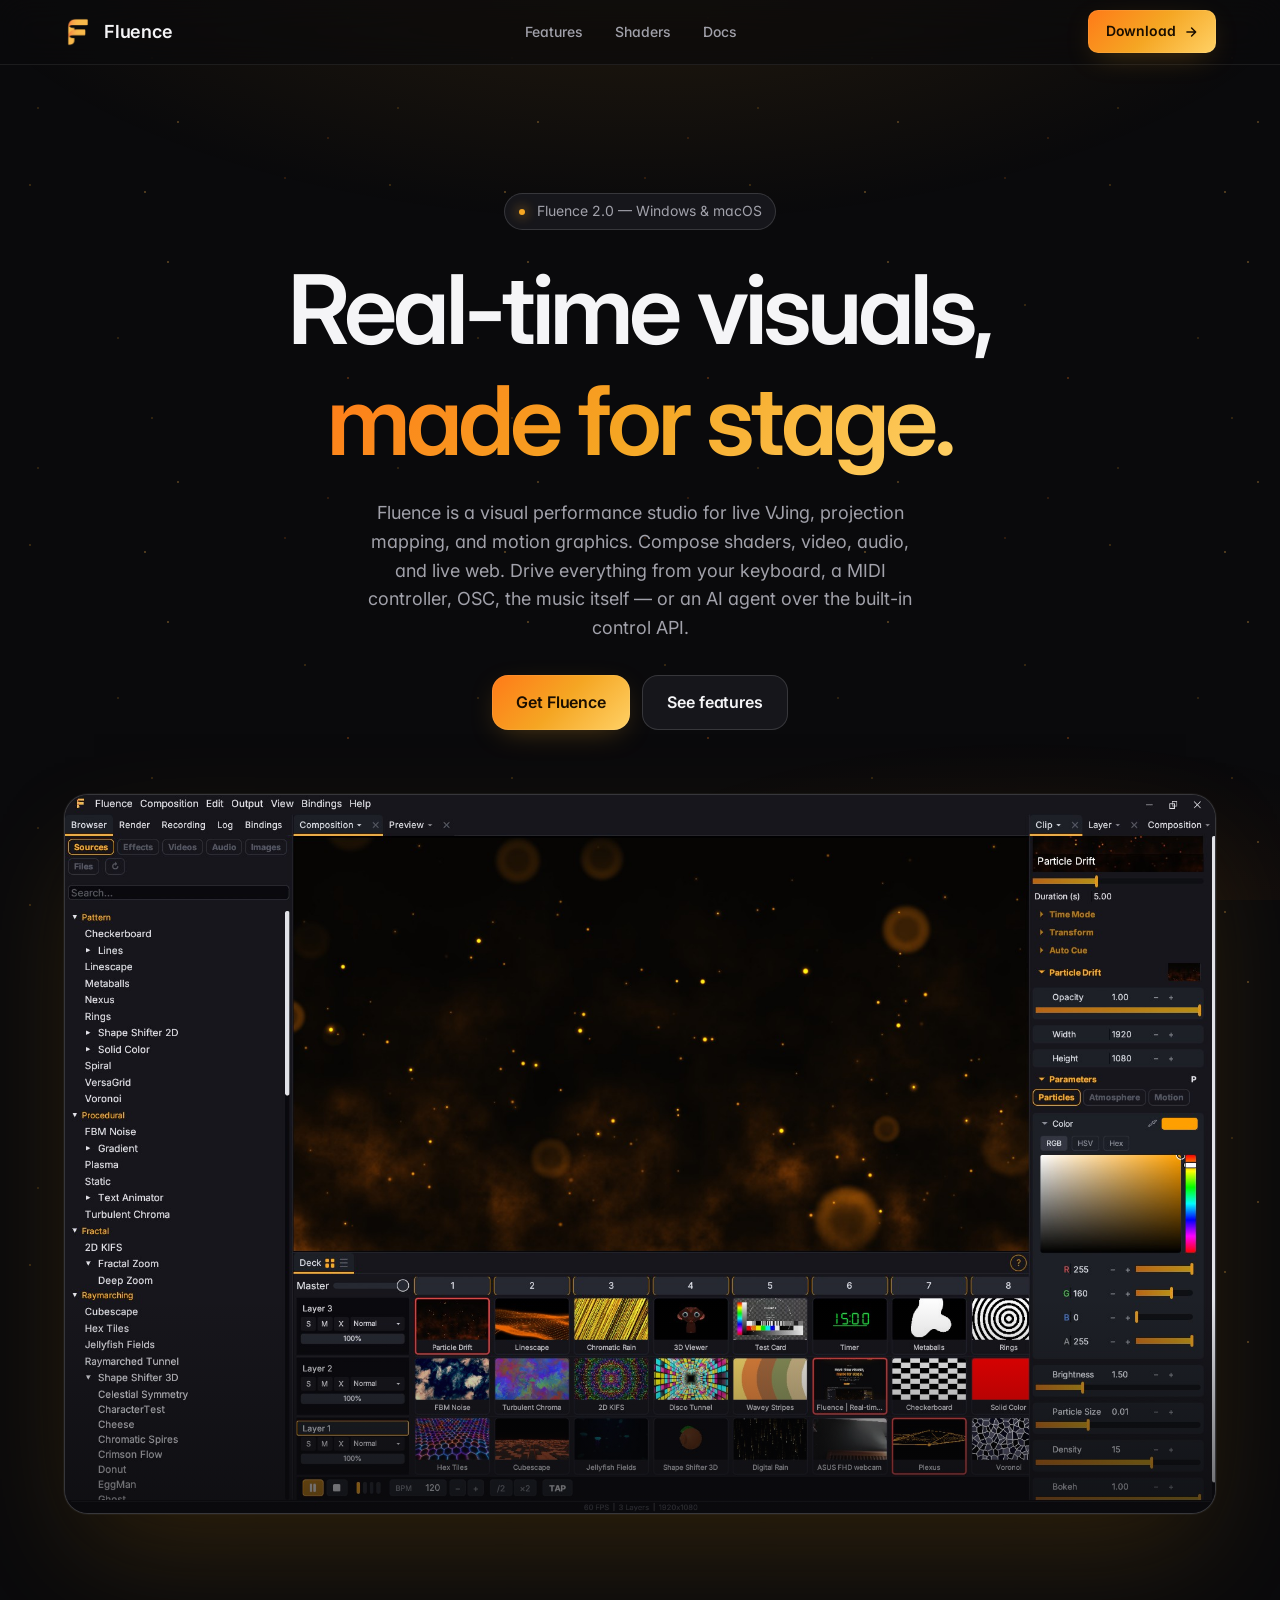
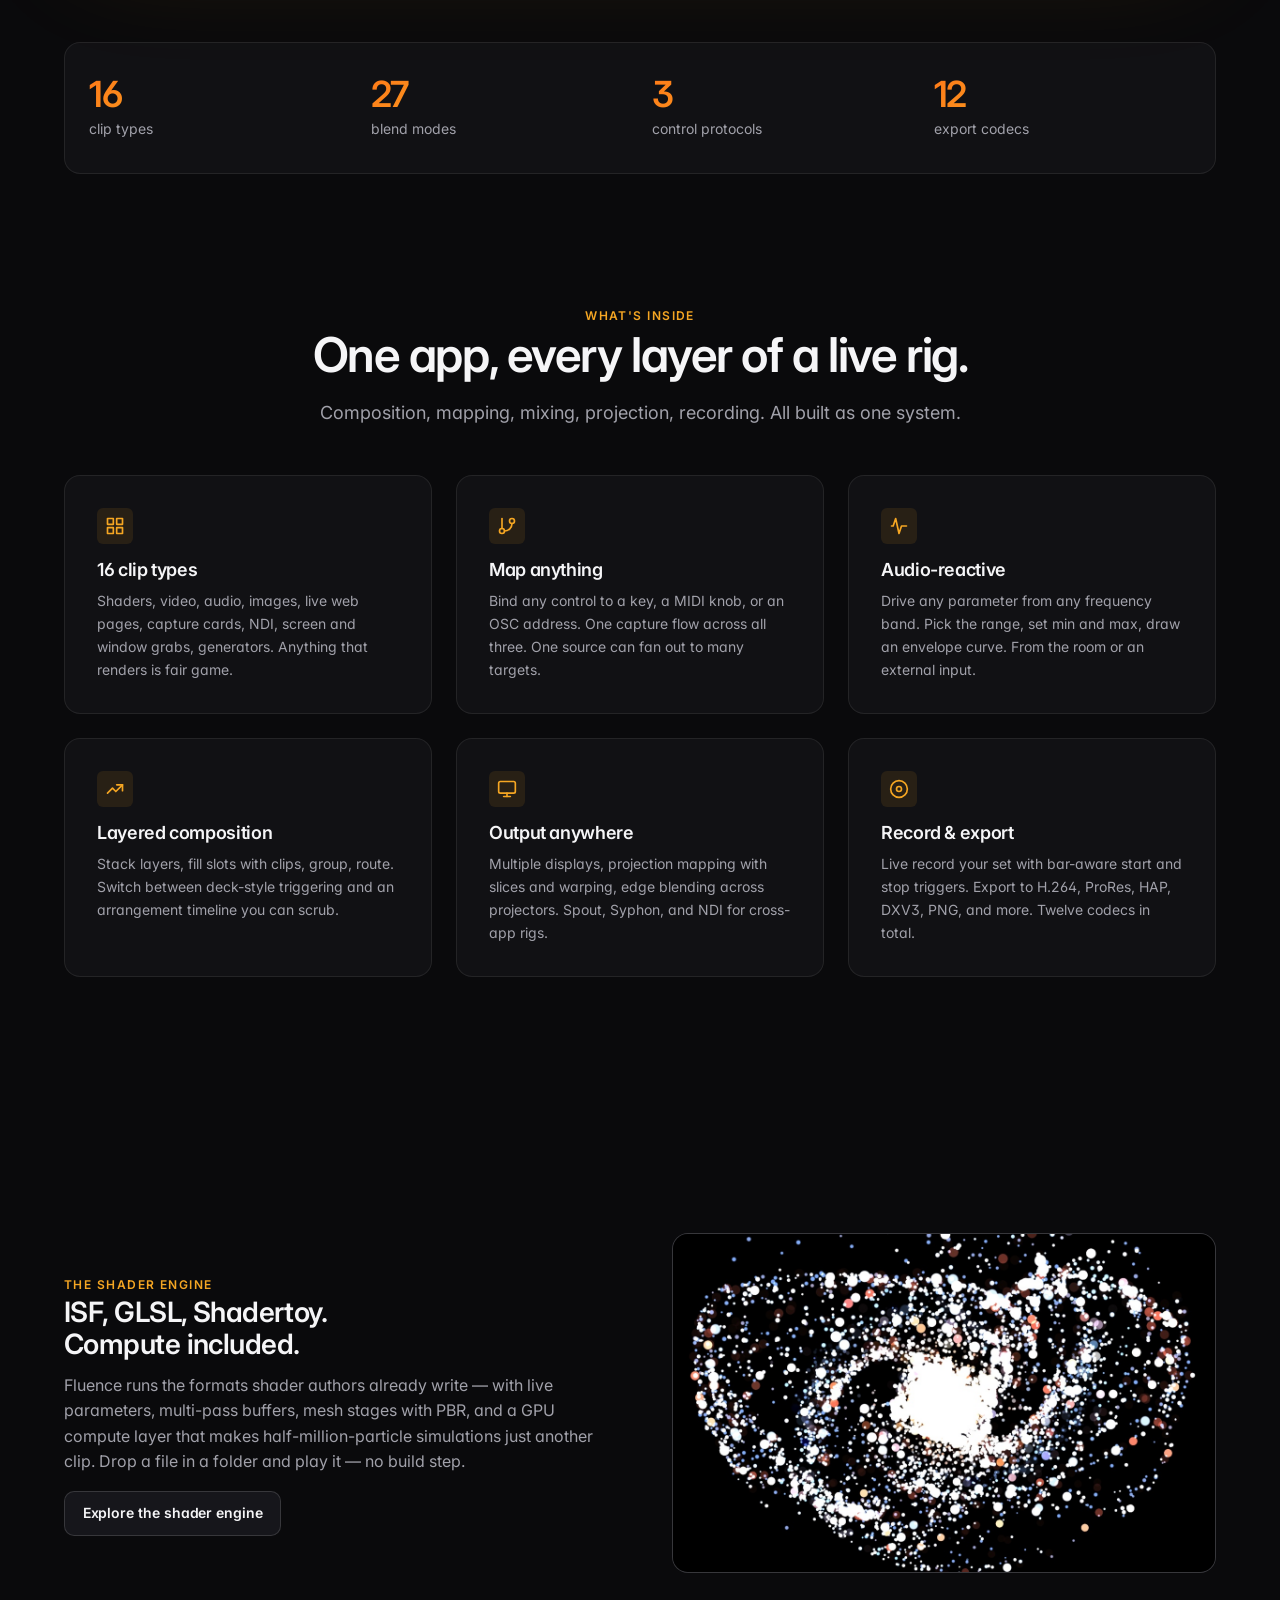
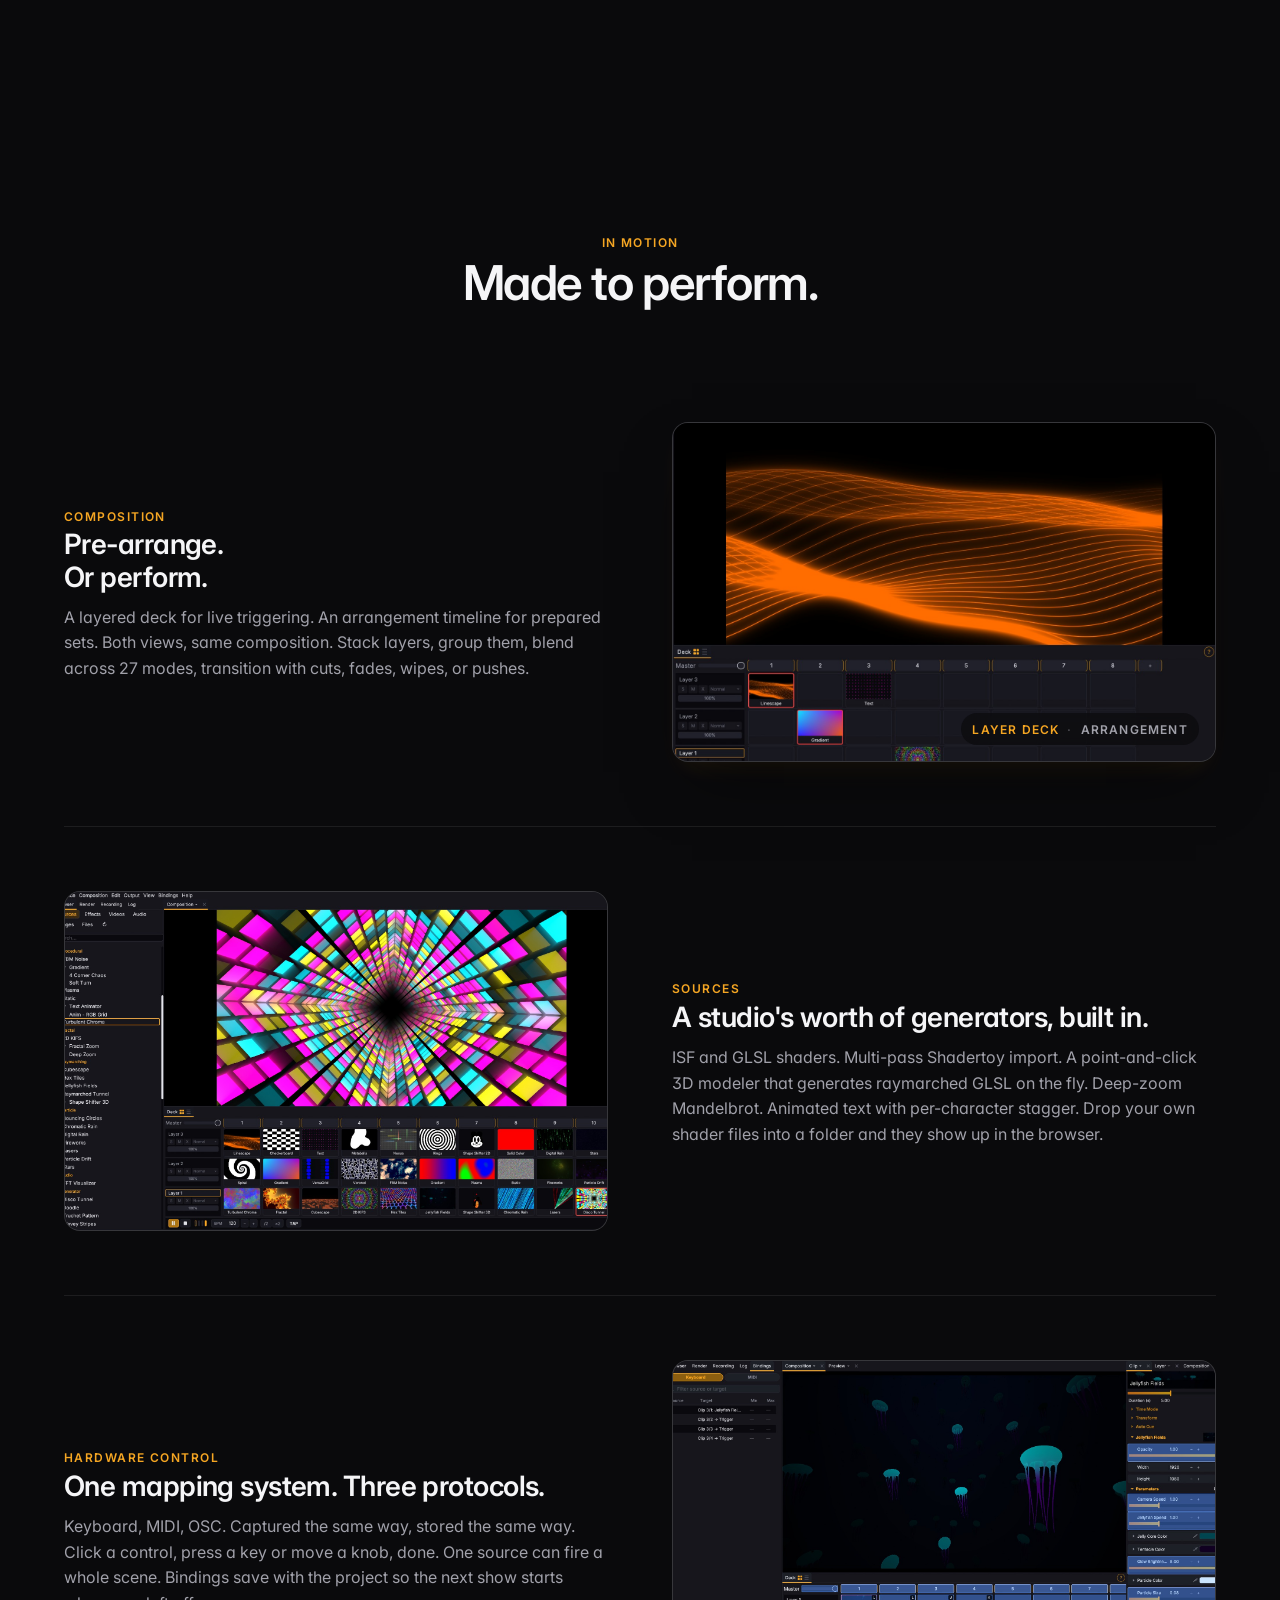
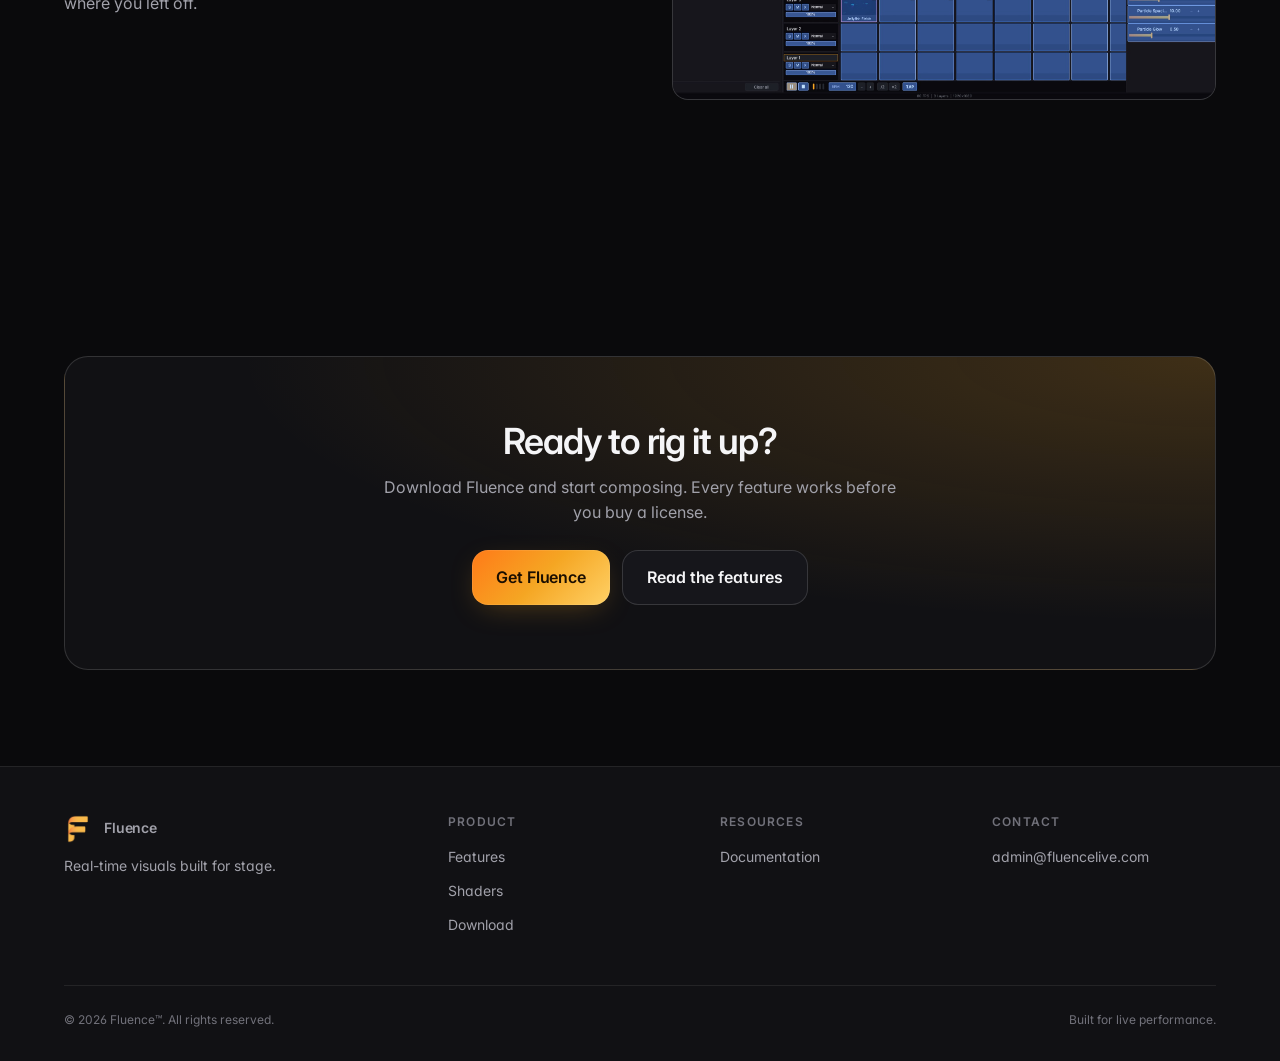
==== index.html @ 2f969fef "Correct shader engine copy: no hot-reload claim, no toolchain internals The app has no file-watch ho" ====
<!doctype html>
<html lang="en">
<head>
  <meta charset="utf-8" />
  <meta name="viewport" content="width=device-width, initial-scale=1" />
  <title>Fluence | Real-time visuals for live performance</title>
  <meta name="description" content="Fluence is a real-time visual performance studio for VJing, projection mapping, and motion graphics. Composes shaders, video, audio, and live web, driven by keys, MIDI, OSC, and audio." />
  <link rel="icon" type="image/png" href="assets/icon.png" />
  <link rel="preconnect" href="https://fonts.googleapis.com" />
  <link rel="preconnect" href="https://fonts.gstatic.com" crossorigin />
  <link href="https://fonts.googleapis.com/css2?family=Inter:wght@400;500;600;700&display=swap" rel="stylesheet" />
  <link rel="stylesheet" href="styles.css?v=29" />
  <meta property="og:title" content="Fluence | Real-time visuals for live performance" />
  <meta property="og:description" content="A real-time visual performance studio. Layered composition, hardware mapping, audio reactivity, projection mapping. Built for stage." />
  <meta property="og:type" content="website" />
  <meta property="og:url" content="https://fluencelive.com/" />
  <meta property="og:image" content="https://fluencelive.com/assets/og.png" />
  <meta name="twitter:card" content="summary_large_image" />
</head>
<body>

<header class="site-header">
  <div class="container nav">
    <a href="/" class="brand" aria-label="Fluence home">
      <img src="assets/logo.png" alt="" />
      <span>Fluence</span>
    </a>
    <button class="nav__hamburger" aria-expanded="false" aria-controls="primary-nav" aria-label="Menu" type="button">
      <svg viewBox="0 0 24 24" fill="none" stroke="currentColor" stroke-width="2.5" stroke-linecap="round" aria-hidden="true">
        <line x1="3" y1="6" x2="21" y2="6"/>
        <line x1="3" y1="12" x2="21" y2="12"/>
        <line x1="3" y1="18" x2="21" y2="18"/>
      </svg>
    </button>
    <ul class="nav__links" id="primary-nav">
      <li><a class="nav__link" href="/features">Features</a></li>
      <li><a class="nav__link" href="/shaders">Shaders</a></li>
      <li><a class="nav__link" href="/docs">Docs</a></li>
    </ul>
    <a class="btn btn--primary nav__cta" href="/download">
      Download
      <svg width="14" height="14" viewBox="0 0 24 24" fill="none" stroke="currentColor" stroke-width="2.5" stroke-linecap="round" stroke-linejoin="round" aria-hidden="true"><path d="M5 12h14M13 5l7 7-7 7"/></svg>
    </a>
  </div>
</header>

<main>

  <!-- Hero ------------------------------------------------------- -->
  <section class="hero">
    <div class="container">
      <span class="hero__pill">
        <span class="dot"></span>
        Fluence 2.0 &mdash; Windows &amp; macOS
      </span>
      <h1>
        Real-time visuals,<br />
        <span class="text-gradient">made for stage.</span>
      </h1>
      <p class="hero__lede">
        Fluence is a visual performance studio for live VJing, projection mapping, and motion graphics.
        Compose shaders, video, audio, and live web. Drive everything from your keyboard, a MIDI controller,
        OSC, the music itself &mdash; or an AI agent over the built-in control API.
      </p>
      <div class="hero__ctas">
        <a class="btn btn--primary btn--lg" href="/download">Get Fluence</a>
        <a class="btn btn--secondary btn--lg" href="/features">See features</a>
      </div>

      <div class="hero__visual reveal">
        <img src="assets/hero.jpg?v=2" width="1918" height="1172" alt="Fluence performing a Particle Drift composition with the layer deck, source browser, and parameters panel visible." />
      </div>
    </div>
  </section>

  <!-- Stat strip ------------------------------------------------ -->
  <section class="container">
    <div class="stat-strip reveal">
      <div><span class="stat__num">16</span><span class="stat__label">clip types</span></div>
      <div><span class="stat__num">27</span><span class="stat__label">blend modes</span></div>
      <div><span class="stat__num">3</span><span class="stat__label">control protocols</span></div>
      <div><span class="stat__num">12</span><span class="stat__label">export codecs</span></div>
    </div>
  </section>

  <!-- Feature highlights ---------------------------------------- -->
  <section class="section">
    <div class="container">
      <div class="section-header reveal">
        <span class="eyebrow">What's inside</span>
        <h2>One app, every layer of a live rig.</h2>
        <p class="section-header__lede">Composition, mapping, mixing, projection, recording. All built as one system.</p>
      </div>

      <div class="feature-grid">
        <div class="feature reveal">
          <div class="feature__icon">
            <svg viewBox="0 0 24 24" fill="none" stroke="currentColor" stroke-width="2" stroke-linecap="round" stroke-linejoin="round"><rect x="3" y="3" width="7" height="7"/><rect x="14" y="3" width="7" height="7"/><rect x="14" y="14" width="7" height="7"/><rect x="3" y="14" width="7" height="7"/></svg>
          </div>
          <h3>16 clip types</h3>
          <p>Shaders, video, audio, images, live web pages, capture cards, NDI, screen and window grabs, generators. Anything that renders is fair game.</p>
        </div>

        <div class="feature reveal">
          <div class="feature__icon">
            <svg viewBox="0 0 24 24" fill="none" stroke="currentColor" stroke-width="2" stroke-linecap="round" stroke-linejoin="round"><line x1="6" y1="3" x2="6" y2="15"/><circle cx="18" cy="6" r="3"/><circle cx="6" cy="18" r="3"/><path d="M18 9a9 9 0 0 1-9 9"/></svg>
          </div>
          <h3>Map anything</h3>
          <p>Bind any control to a key, a MIDI knob, or an OSC address. One capture flow across all three. One source can fan out to many targets.</p>
        </div>

        <div class="feature reveal">
          <div class="feature__icon">
            <svg viewBox="0 0 24 24" fill="none" stroke="currentColor" stroke-width="2" stroke-linecap="round" stroke-linejoin="round"><path d="M3 12h2l3-9 4 18 3-9h6"/></svg>
          </div>
          <h3>Audio-reactive</h3>
          <p>Drive any parameter from any frequency band. Pick the range, set min and max, draw an envelope curve. From the room or an external input.</p>
        </div>

        <div class="feature reveal">
          <div class="feature__icon">
            <svg viewBox="0 0 24 24" fill="none" stroke="currentColor" stroke-width="2" stroke-linecap="round" stroke-linejoin="round"><polyline points="3 17 9 11 13 15 21 7"/><polyline points="14 7 21 7 21 14"/></svg>
          </div>
          <h3>Layered composition</h3>
          <p>Stack layers, fill slots with clips, group, route. Switch between deck-style triggering and an arrangement timeline you can scrub.</p>
        </div>

        <div class="feature reveal">
          <div class="feature__icon">
            <svg viewBox="0 0 24 24" fill="none" stroke="currentColor" stroke-width="2" stroke-linecap="round" stroke-linejoin="round"><rect x="2" y="3" width="20" height="14" rx="2"/><line x1="8" y1="21" x2="16" y2="21"/><line x1="12" y1="17" x2="12" y2="21"/></svg>
          </div>
          <h3>Output anywhere</h3>
          <p>Multiple displays, projection mapping with slices and warping, edge blending across projectors. Spout, Syphon, and NDI for cross-app rigs.</p>
        </div>

        <div class="feature reveal">
          <div class="feature__icon">
            <svg viewBox="0 0 24 24" fill="none" stroke="currentColor" stroke-width="2" stroke-linecap="round" stroke-linejoin="round"><circle cx="12" cy="12" r="10"/><circle cx="12" cy="12" r="3"/></svg>
          </div>
          <h3>Record &amp; export</h3>
          <p>Live record your set with bar-aware start and stop triggers. Export to H.264, ProRes, HAP, DXV3, PNG, and more. Twelve codecs in total.</p>
        </div>
      </div>
    </div>
  </section>

  <!-- Shader engine teaser -------------------------------------- -->
  <section class="section">
    <div class="container">
      <div class="showcase reveal">
        <div class="showcase__copy">
          <span class="eyebrow">The shader engine</span>
          <h3>ISF, GLSL, Shadertoy.<br />Compute included.</h3>
          <p>
            Fluence runs the formats shader authors already write — with live parameters, multi-pass buffers,
            mesh stages with PBR, and a GPU compute layer that makes half-million-particle simulations
            just another clip. Drop a file in a folder and play it &mdash; no build step.
          </p>
          <p><a class="btn btn--secondary" href="/shaders">Explore the shader engine</a></p>
        </div>
        <figure class="showcase__visual showcase__visual--image">
          <img src="assets/shader-galaxy.jpg" width="1280" height="720"
               alt="A spiral galaxy simulated live by a Fluence compute shader." loading="lazy" />
        </figure>
      </div>
    </div>
  </section>

  <!-- Showcase rows --------------------------------------------- -->
  <section class="section">
    <div class="container">
      <div class="section-header reveal">
        <span class="eyebrow">In motion</span>
        <h2>Made to perform.</h2>
      </div>

      <div class="showcase reveal">
        <div class="showcase__copy">
          <span class="eyebrow">Composition</span>
          <h3>Pre-arrange.<br />Or perform.</h3>
          <p>
            A layered deck for live triggering. An arrangement timeline for prepared sets. Both views, same composition.
            Stack layers, group them, blend across 27 modes, transition with cuts, fades, wipes, or pushes.
          </p>
        </div>
        <div class="scrolly-pair" data-scrolly>
          <figure class="showcase__pic showcase__pic--a">
            <img src="assets/showcase-deck.jpg" width="1472" height="1117" alt="The Fluence Layer Deck view, showing rows of layers with clip slots arranged as a grid for live triggering." loading="lazy" />
          </figure>
          <figure class="showcase__pic showcase__pic--b">
            <img src="assets/showcase-arrangement.jpg" width="1470" height="1112" alt="The Fluence Arrangement view, showing the same composition as a track-based timeline with clips placed across time." loading="lazy" />
          </figure>
          <div class="scrolly-pair__dots">
            <span class="scrolly-pair__label--a">Layer Deck</span>
            <span class="scrolly-pair__sep">·</span>
            <span class="scrolly-pair__label--b">Arrangement</span>
          </div>
        </div>
      </div>

      <div class="showcase showcase--reverse reveal">
        <div class="showcase__copy">
          <span class="eyebrow">Sources</span>
          <h3>A studio's worth of generators, built in.</h3>
          <p>
            ISF and GLSL shaders. Multi-pass Shadertoy import. A point-and-click 3D modeler that generates raymarched
            GLSL on the fly. Deep-zoom Mandelbrot. Animated text with per-character stagger. Drop your own shader files
            into a folder and they show up in the browser.
          </p>
        </div>
        <figure class="showcase__visual showcase__visual--image">
          <img src="assets/showcase-sources.jpg" width="1918" height="1145" alt="The Fluence source browser showing categorized generator shaders alongside the live viewport rendering one of them." loading="lazy" />
        </figure>
      </div>

      <div class="showcase reveal">
        <div class="showcase__copy">
          <span class="eyebrow">Hardware control</span>
          <h3>One mapping system. Three protocols.</h3>
          <p>
            Keyboard, MIDI, OSC. Captured the same way, stored the same way. Click a control,
            press a key or move a knob, done. One source can fire a whole scene. Bindings save with the project
            so the next show starts where you left off.
          </p>
        </div>
        <figure class="showcase__visual showcase__visual--image">
          <img src="assets/showcase-bindings.jpg?v=2" width="1917" height="1118" alt="The Fluence Bindings panel showing keyboard and MIDI bindings mapped to clip slots, with the bind-capture overlay highlighting controls in the layer deck." loading="lazy" />
        </figure>
      </div>
    </div>
  </section>

  <!-- CTA band -------------------------------------------------- -->
  <section class="container">
    <div class="cta-band reveal">
      <h2>Ready to rig it up?</h2>
      <p>Download Fluence and start composing. Every feature works before you buy a license.</p>
      <div class="cta-band__actions">
        <a class="btn btn--primary btn--lg" href="/download">Get Fluence</a>
        <a class="btn btn--secondary btn--lg" href="/features">Read the features</a>
      </div>
    </div>
  </section>

</main>

<footer class="site-footer">
  <div class="container">
    <div class="footer-grid">
      <div class="footer__brand">
        <a href="/" class="brand" aria-label="Fluence home">
          <img src="assets/logo.png" alt="" />
          <span>Fluence</span>
        </a>
        <p>Real-time visuals built for stage.</p>
      </div>
      <div>
        <h4>Product</h4>
        <ul>
          <li><a href="/features">Features</a></li>
          <li><a href="/shaders">Shaders</a></li>
          <li><a href="/download">Download</a></li>
        </ul>
      </div>
      <div>
        <h4>Resources</h4>
        <ul>
          <li><a href="/docs">Documentation</a></li>
        </ul>
      </div>
      <div>
        <h4>Contact</h4>
        <ul>
          <li><a href="mailto:admin@fluencelive.com">admin@fluencelive.com</a></li>
        </ul>
      </div>
    </div>
    <div class="footer__bottom">
      <span>© <span id="year">2026</span> Fluence™. All rights reserved.</span>
      <span>Built for live performance.</span>
    </div>
  </div>
</footer>

<script src="scripts.js?v=28" defer></script>
</body>
</html>
---- styles.css ----
/* ---------------------------------------------------------------- */
/*  Fluence — design system                                         */
/*  Single source of truth for tokens, layout primitives, and the   */
/*  components used across all pages.                               */
/* ---------------------------------------------------------------- */

:root {
  /* Palette */
  --bg:            #0a0a0c;
  --bg-raised:     #111114;
  --bg-elev:       #16161b;
  --bg-soft:       #1c1c22;
  --border:        rgba(255, 255, 255, 0.08);
  --border-strong: rgba(255, 255, 255, 0.14);

  --text:          #f5f5f7;
  --text-muted:    #a1a1aa;
  --text-faint:    #71717a;

  --accent:        #f5a623;
  --accent-warm:   #ff7a18;
  --accent-glow:   rgba(245, 166, 35, 0.35);

  --gradient-warm: linear-gradient(135deg, #ff7a18 0%, #f5a623 50%, #ffd166 100%);
  --gradient-fade: linear-gradient(180deg, rgba(245, 166, 35, 0.08) 0%, transparent 60%);

  /* Type scale (modular, ratio ≈ 1.25) */
  --fs-xs:   0.75rem;
  --fs-sm:   0.875rem;
  --fs-base: 1rem;
  --fs-lg:   1.125rem;
  --fs-xl:   1.375rem;
  --fs-2xl:  1.75rem;
  --fs-3xl:  2.25rem;
  --fs-4xl:  3rem;
  --fs-5xl:  clamp(2.75rem, 6vw, 4.5rem);
  --fs-6xl:  clamp(3.5rem, 8vw, 6rem);

  /* Spacing */
  --space-1: 0.25rem;
  --space-2: 0.5rem;
  --space-3: 0.75rem;
  --space-4: 1rem;
  --space-5: 1.5rem;
  --space-6: 2rem;
  --space-7: 3rem;
  --space-8: 4rem;
  --space-9: 6rem;
  --space-10: 8rem;

  /* Radius */
  --radius-sm: 6px;
  --radius:    10px;
  --radius-lg: 16px;
  --radius-xl: 24px;

  /* Layout */
  --maxw: 1200px;
  --maxw-narrow: 760px;

  /* Motion */
  --ease: cubic-bezier(0.22, 1, 0.36, 1);
  --dur:  250ms;
}

/* ── Reset ────────────────────────────────────────────────────── */

*, *::before, *::after { box-sizing: border-box; }

html {
  scroll-behavior: smooth;
  -webkit-text-size-adjust: 100%;
}

body {
  margin: 0;
  font-family: 'Inter', system-ui, -apple-system, 'Segoe UI', sans-serif;
  font-feature-settings: 'cv02', 'cv03', 'cv04', 'cv11', 'ss01';
  font-size: var(--fs-base);
  line-height: 1.6;
  color: var(--text);
  background: var(--bg);
  -webkit-font-smoothing: antialiased;
  -moz-osx-font-smoothing: grayscale;
  overflow-x: hidden;
}

img, video { max-width: 100%; height: auto; display: block; }

a {
  color: inherit;
  text-decoration: none;
  transition: color var(--dur) var(--ease);
}

button {
  font: inherit;
  border: 0;
  background: none;
  color: inherit;
  cursor: pointer;
}

::selection { background: var(--accent); color: var(--bg); }

/* ── Background gradient field ────────────────────────────────── */

body::before {
  content: '';
  position: fixed;
  inset: 0;
  background:
    radial-gradient(ellipse 80% 50% at 50% -10%, rgba(245, 166, 35, 0.12), transparent 70%),
    radial-gradient(ellipse 60% 40% at 80% 110%, rgba(255, 122, 24, 0.08), transparent 70%);
  pointer-events: none;
  z-index: -1;
}

/* ── Particle field ──────────────────────────────────────────── */
/*  Tiled radial-gradient dots on a single fixed pseudo-element,  */
/*  drifted with a GPU-composited transform animation. No JS,     */
/*  one paint pass, transform-only frames after that. The tile is */
/*  a 200x200 unit so a -200px translate loops seamlessly.        */

body::after {
  content: '';
  position: fixed;
  /* Oversize so the tiled pattern stays covering through the drift. */
  inset: -200px 0 -560px 0;
  pointer-events: none;
  z-index: -1;
  background-image:
    /* Warm orange embers (brand) */
    radial-gradient(1.5px 1.5px at 30px 25px,    rgba(245, 166, 35, 0.70), transparent 65%),
    radial-gradient(1px 1px     at 92px 58px,    rgba(255, 122, 24, 0.55), transparent 65%),
    radial-gradient(2px 2px     at 145px 32px,   rgba(255, 184, 79, 0.60), transparent 65%),
    radial-gradient(1px 1px     at 218px 48px,   rgba(245, 166, 35, 0.55), transparent 65%),
    radial-gradient(1.5px 1.5px at 285px 18px,   rgba(255, 122, 24, 0.55), transparent 65%),
    radial-gradient(1px 1px     at 332px 72px,   rgba(255, 184, 79, 0.50), transparent 65%),
    radial-gradient(1px 1px     at 52px 108px,   rgba(245, 166, 35, 0.50), transparent 65%),
    radial-gradient(2px 2px     at 168px 102px,  rgba(255, 184, 79, 0.60), transparent 65%),
    radial-gradient(1px 1px     at 245px 128px,  rgba(255, 122, 24, 0.55), transparent 65%),
    radial-gradient(1.5px 1.5px at 305px 145px,  rgba(245, 166, 35, 0.65), transparent 65%),
    radial-gradient(1px 1px     at 22px 168px,   rgba(255, 122, 24, 0.45), transparent 65%),
    radial-gradient(1.5px 1.5px at 118px 178px,  rgba(245, 166, 35, 0.55), transparent 65%),
    radial-gradient(1px 1px     at 195px 195px,  rgba(255, 184, 79, 0.50), transparent 65%),
    radial-gradient(1px 1px     at 268px 212px,  rgba(245, 166, 35, 0.45), transparent 65%),
    radial-gradient(2px 2px     at 348px 218px,  rgba(255, 122, 24, 0.55), transparent 65%),
    radial-gradient(1px 1px     at 65px 240px,   rgba(255, 184, 79, 0.50), transparent 65%),
    radial-gradient(1.5px 1.5px at 152px 258px,  rgba(245, 166, 35, 0.60), transparent 65%),
    radial-gradient(1px 1px     at 222px 282px,  rgba(255, 122, 24, 0.45), transparent 65%),
    radial-gradient(1px 1px     at 295px 268px,  rgba(255, 184, 79, 0.50), transparent 65%),
    radial-gradient(1.5px 1.5px at 38px 308px,   rgba(245, 166, 35, 0.55), transparent 65%),
    radial-gradient(1px 1px     at 105px 332px,  rgba(255, 122, 24, 0.50), transparent 65%),
    radial-gradient(2px 2px     at 178px 322px,  rgba(255, 184, 79, 0.55), transparent 65%),
    radial-gradient(1px 1px     at 252px 348px,  rgba(245, 166, 35, 0.50), transparent 65%),
    radial-gradient(1.5px 1.5px at 328px 338px,  rgba(255, 122, 24, 0.55), transparent 65%),
    /* Cool micro-glints for depth */
    radial-gradient(0.5px 0.5px at 75px 78px,    rgba(200, 215, 255, 0.55), transparent 70%),
    radial-gradient(0.5px 0.5px at 138px 142px,  rgba(200, 215, 255, 0.45), transparent 70%),
    radial-gradient(0.5px 0.5px at 232px 162px,  rgba(200, 215, 255, 0.50), transparent 70%),
    radial-gradient(0.5px 0.5px at 312px 95px,   rgba(200, 215, 255, 0.40), transparent 70%),
    radial-gradient(0.5px 0.5px at 88px 218px,   rgba(200, 215, 255, 0.50), transparent 70%),
    radial-gradient(0.5px 0.5px at 188px 238px,  rgba(200, 215, 255, 0.45), transparent 70%),
    radial-gradient(0.5px 0.5px at 270px 308px,  rgba(200, 215, 255, 0.50), transparent 70%),
    radial-gradient(0.5px 0.5px at 348px 282px,  rgba(200, 215, 255, 0.40), transparent 70%);
  background-size: 360px 360px;
  background-repeat: repeat;
  will-change: transform;
  animation: particle-drift 80s linear infinite;
}

@keyframes particle-drift {
  from { transform: translate3d(0, 0, 0); }
  to   { transform: translate3d(0, -360px, 0); }
}

@media (prefers-reduced-motion: reduce) {
  body::after { animation: none; }
}

/* ── Typography ───────────────────────────────────────────────── */

h1, h2, h3, h4 {
  margin: 0;
  font-weight: 600;
  letter-spacing: -0.02em;
  line-height: 1.15;
}

h1 { font-size: var(--fs-6xl); letter-spacing: -0.04em; }
h2 { font-size: var(--fs-4xl); letter-spacing: -0.03em; }
h3 { font-size: var(--fs-2xl); letter-spacing: -0.02em; }
h4 { font-size: var(--fs-xl); }

p { margin: 0; }
p + p { margin-top: var(--space-4); }

.text-muted { color: var(--text-muted); }
.text-faint { color: var(--text-faint); }
.text-accent { color: var(--accent); }
.text-gradient {
  background: var(--gradient-warm);
  -webkit-background-clip: text;
  background-clip: text;
  color: transparent;
}

.eyebrow {
  display: inline-block;
  font-size: var(--fs-xs);
  font-weight: 600;
  letter-spacing: 0.12em;
  text-transform: uppercase;
  color: var(--accent);
}

/* ── Layout primitives ────────────────────────────────────────── */

.container {
  width: 100%;
  max-width: var(--maxw);
  margin: 0 auto;
  padding: 0 var(--space-5);
}

.container--narrow { max-width: var(--maxw-narrow); }

.section {
  padding: var(--space-9) 0;
}

.section--tight { padding: var(--space-7) 0; }
.section--loose { padding: var(--space-10) 0; }

@media (max-width: 720px) {
  .section { padding: var(--space-7) 0; }
  .section--tight { padding: var(--space-6) 0; }
  .section--loose { padding: var(--space-8) 0; }
}

.section-header {
  max-width: 720px;
  margin: 0 auto var(--space-7);
  text-align: center;
}

@media (max-width: 720px) {
  .section-header { margin-bottom: var(--space-6); }
}

.section-header__lede {
  margin-top: var(--space-4);
  font-size: var(--fs-lg);
  color: var(--text-muted);
}

.divider {
  height: 1px;
  background: var(--border);
  border: 0;
  margin: 0;
}

/* ── Header / nav ─────────────────────────────────────────────── */

.site-header {
  position: sticky;
  top: 0;
  z-index: 50;
  backdrop-filter: blur(16px) saturate(140%);
  -webkit-backdrop-filter: blur(16px) saturate(140%);
  background: rgba(10, 10, 12, 0.72);
  border-bottom: 1px solid var(--border);
}

.nav {
  display: flex;
  align-items: center;
  justify-content: space-between;
  height: 64px;
}

.brand {
  display: flex;
  align-items: center;
  gap: var(--space-3);
  font-weight: 600;
  font-size: var(--fs-lg);
  letter-spacing: -0.01em;
}

.brand img {
  width: 28px;
  height: 28px;
}

.nav__links {
  display: flex;
  gap: var(--space-6);
  list-style: none;
  margin: 0;
  padding: 0;
}

.nav__link {
  font-size: var(--fs-sm);
  color: var(--text-muted);
  font-weight: 500;
}
.nav__link:hover,
.nav__link[aria-current="page"] { color: var(--text); }

.nav__cta {
  display: inline-flex;
  align-items: center;
  gap: var(--space-2);
}

/* Mobile hamburger — hidden on desktop, shown ≤720px */
.nav__hamburger {
  display: none;
  align-items: center;
  justify-content: center;
  width: 40px;
  height: 40px;
  padding: 0;
  background: transparent;
  border: 1px solid var(--border);
  border-radius: var(--radius-sm);
  color: var(--text-muted);
  cursor: pointer;
  transition: color var(--dur) var(--ease),
              border-color var(--dur) var(--ease),
              background var(--dur) var(--ease);
}
.nav__hamburger:hover,
.nav__hamburger[aria-expanded="true"] {
  color: var(--text);
  border-color: var(--border-strong);
  background: var(--bg-elev);
}
.nav__hamburger svg { width: 20px; height: 20px; display: block; }

@media (max-width: 720px) {
  .nav__hamburger { display: inline-flex; }

  .nav__links {
    /* Dropdown overlay below the sticky header.
       Visibility-hidden so it's not focusable when closed,
       opacity/translate so the open transition reads. */
    flex-direction: column;
    gap: 0;
    position: absolute;
    top: 100%;
    left: 0;
    right: 0;
    background: var(--bg-raised);
    border-bottom: 1px solid var(--border);
    padding: var(--space-2) 0;
    box-shadow: 0 12px 24px -12px rgba(0, 0, 0, 0.5);
    visibility: hidden;
    opacity: 0;
    transform: translateY(-6px);
    transition: opacity 180ms var(--ease),
                transform 180ms var(--ease),
                visibility 180ms var(--ease);
  }
  .nav__links[data-open="true"] {
    visibility: visible;
    opacity: 1;
    transform: none;
  }
  .nav__links li { width: 100%; }
  .nav__links .nav__link {
    display: block;
    padding: var(--space-3) var(--space-5);
    font-size: var(--fs-base);
  }
}

/* ── Buttons ──────────────────────────────────────────────────── */

.btn {
  display: inline-flex;
  align-items: center;
  justify-content: center;
  gap: var(--space-2);
  padding: 0.65rem 1.1rem;
  border-radius: var(--radius);
  font-size: var(--fs-sm);
  font-weight: 600;
  letter-spacing: -0.005em;
  white-space: nowrap;
  transition: transform var(--dur) var(--ease),
              background var(--dur) var(--ease),
              border-color var(--dur) var(--ease),
              box-shadow var(--dur) var(--ease);
  will-change: transform;
}

.btn:active { transform: translateY(1px); }

.btn--primary {
  background: var(--gradient-warm);
  color: #1a0e00;
  box-shadow: 0 0 0 1px rgba(255, 255, 255, 0.08) inset,
              0 8px 30px -10px var(--accent-glow);
}
.btn--primary:hover {
  box-shadow: 0 0 0 1px rgba(255, 255, 255, 0.12) inset,
              0 14px 40px -10px var(--accent-glow);
  transform: translateY(-1px);
}

.btn--secondary {
  background: var(--bg-elev);
  color: var(--text);
  border: 1px solid var(--border-strong);
}
.btn--secondary:hover {
  background: var(--bg-soft);
  border-color: rgba(255, 255, 255, 0.22);
}

.btn--ghost {
  color: var(--text-muted);
  padding: 0.5rem 0.75rem;
}
.btn--ghost:hover { color: var(--text); }

.btn--lg {
  padding: 0.85rem 1.5rem;
  font-size: var(--fs-base);
  border-radius: var(--radius-lg);
}

/* ── Hero ─────────────────────────────────────────────────────── */

.hero {
  position: relative;
  padding: var(--space-10) 0 var(--space-9);
  text-align: center;
  isolation: isolate;
}

@media (max-width: 720px) {
  .hero { padding: var(--space-8) 0 var(--space-7); }
}

.hero__pill {
  display: inline-flex;
  align-items: center;
  gap: var(--space-3);
  padding: 0.4rem 0.85rem;
  margin-bottom: var(--space-5);
  border: 1px solid var(--border-strong);
  border-radius: 999px;
  background: var(--bg-elev);
  font-size: var(--fs-sm);
  color: var(--text-muted);
}
.hero__pill .dot {
  width: 6px; height: 6px; border-radius: 999px;
  background: var(--accent);
  box-shadow: 0 0 12px var(--accent);
}

.hero h1 {
  max-width: 18ch;
  margin: 0 auto;
}

.hero__lede {
  max-width: 560px;
  margin: var(--space-5) auto 0;
  font-size: var(--fs-lg);
  color: var(--text-muted);
}

.hero__ctas {
  margin-top: var(--space-6);
  display: inline-flex;
  flex-wrap: wrap;
  gap: var(--space-3);
  justify-content: center;
}

.hero__visual {
  margin-top: var(--space-8);
  position: relative;
  border-radius: var(--radius-xl);
  overflow: hidden;
  border: 1px solid var(--border-strong);
  background: var(--bg-elev);
  box-shadow:
    0 0 0 1px rgba(255, 255, 255, 0.04),
    0 50px 120px -20px rgba(245, 166, 35, 0.18),
    0 30px 80px -30px rgba(0, 0, 0, 0.6);
}
.hero__visual::after {
  content: '';
  position: absolute;
  inset: 0;
  border-radius: inherit;
  pointer-events: none;
  background: linear-gradient(180deg, transparent 70%, rgba(10,10,12,0.6) 100%);
}

.hero__visual img {
  width: 100%;
  display: block;
}

.hero__visual--placeholder {
  aspect-ratio: 16 / 9;
  display: grid;
  place-items: center;
  background:
    repeating-linear-gradient(45deg, rgba(255,255,255,0.02) 0 12px, transparent 12px 24px),
    var(--bg-elev);
  color: var(--text-faint);
  font-size: var(--fs-sm);
}

/* ── Feature grid ─────────────────────────────────────────────── */

.feature-grid {
  display: grid;
  grid-template-columns: repeat(auto-fit, minmax(280px, 1fr));
  gap: var(--space-5);
}

.feature {
  padding: var(--space-6);
  border: 1px solid var(--border);
  border-radius: var(--radius-lg);
  background: var(--bg-raised);
  transition: border-color var(--dur) var(--ease),
              transform var(--dur) var(--ease);
}
.feature:hover {
  border-color: var(--border-strong);
  transform: translateY(-2px);
}

.feature__icon {
  width: 36px;
  height: 36px;
  display: grid;
  place-items: center;
  border-radius: var(--radius-sm);
  background: rgba(245, 166, 35, 0.1);
  color: var(--accent);
  margin-bottom: var(--space-4);
}

.feature__icon svg {
  width: 20px;
  height: 20px;
}

.feature h3 {
  font-size: var(--fs-lg);
  margin-bottom: var(--space-2);
}

.feature p {
  color: var(--text-muted);
  font-size: var(--fs-sm);
  line-height: 1.65;
}

/* ── Tabs (in-page section tab strip) ─────────────────────────── */

.tabs {
  display: inline-flex;
  flex-wrap: wrap;
  gap: var(--space-1);
  padding: 4px;
  border: 1px solid var(--border);
  border-radius: 999px;
  background: var(--bg-raised);
  margin-bottom: var(--space-6);
}

.tab {
  padding: 0.5rem 1rem;
  border-radius: 999px;
  font-size: var(--fs-sm);
  font-weight: 500;
  color: var(--text-muted);
  cursor: pointer;
  transition: color var(--dur) var(--ease),
              background var(--dur) var(--ease);
}
.tab:hover { color: var(--text); }
.tab[aria-selected="true"] {
  background: var(--bg-elev);
  color: var(--accent);
  box-shadow: 0 0 0 1px var(--border-strong);
}

.tab-panel { display: none; }
.tab-panel[data-active="true"] { display: block; animation: fadein 240ms var(--ease); }

@keyframes fadein {
  from { opacity: 0; transform: translateY(4px); }
  to   { opacity: 1; transform: none; }
}

.tab-section-header {
  display: flex;
  flex-direction: column;
  align-items: center;
  text-align: center;
  margin-bottom: var(--space-5);
}

/* ── Clip-type cards ──────────────────────────────────────────── */

.clip-grid {
  display: grid;
  grid-template-columns: repeat(auto-fit, minmax(260px, 1fr));
  gap: var(--space-4);
}

.clip-card {
  padding: var(--space-5);
  border: 1px solid var(--border);
  border-radius: var(--radius);
  background: var(--bg-raised);
  transition: border-color var(--dur) var(--ease), transform var(--dur) var(--ease);
}
.clip-card:hover {
  border-color: var(--border-strong);
  transform: translateY(-2px);
}

.clip-card__icon {
  width: 32px;
  height: 32px;
  display: grid;
  place-items: center;
  border-radius: var(--radius-sm);
  background: rgba(245, 166, 35, 0.1);
  color: var(--accent);
  margin-bottom: var(--space-3);
}
.clip-card__icon svg {
  width: 18px;
  height: 18px;
}

.clip-card h4 {
  font-size: var(--fs-base);
  color: var(--text);
  margin-bottom: var(--space-2);
  letter-spacing: -0.01em;
}
.clip-card p {
  color: var(--text-muted);
  font-size: var(--fs-sm);
  line-height: 1.6;
}

/* ── Blend-mode showcase: single auto-cycling demo ───────────── */
/*  One stage that cycles through a handful of mix-blend-mode    */
/*  previews. The .bm-stage fills its showcase__visual slot. Two */
/*  foreground layers crossfade so the mode change is smooth.    */

.bm-stage {
  position: relative;
  width: 100%;
  height: 100%;
  overflow: hidden;
  isolation: isolate;
  background: #0a0a18;
}

.bm-stage__bg {
  position: absolute;
  inset: 0;
  background: #0a0a18 url('assets/bm-bg.jpg') center / cover no-repeat;
}

.bm-stage__fg {
  position: absolute;
  inset: 0;
  opacity: 0;
  transition: opacity 700ms ease;
  background: url('assets/bm-fg.png') center / cover no-repeat;
}

.bm-stage .bm-stage__fg--a { opacity: 1; }
.bm-stage[data-active="b"] .bm-stage__fg--a { opacity: 0; }
.bm-stage[data-active="b"] .bm-stage__fg--b { opacity: 1; }

.bm-stage__label {
  position: absolute;
  left: var(--space-4);
  bottom: var(--space-4);
  display: flex;
  flex-direction: column;
  gap: 4px;
  pointer-events: none;
  z-index: 2;
  padding: 10px 14px;
  border-radius: 10px;
  background: rgba(10, 10, 24, 0.55);
  backdrop-filter: blur(10px) saturate(1.2);
  -webkit-backdrop-filter: blur(10px) saturate(1.2);
  border: 1px solid rgba(255, 255, 255, 0.08);
}

.bm-stage__eyebrow {
  font-size: 10px;
  letter-spacing: 0.16em;
  text-transform: uppercase;
  color: rgba(255, 255, 255, 0.6);
  font-weight: 600;
}

.bm-stage__name {
  font-size: 24px;
  font-weight: 600;
  color: #fff;
  letter-spacing: -0.01em;
  transition: opacity 350ms ease;
}

@media (prefers-reduced-motion: reduce) {
  .bm-stage__fg { transition: none; }
  .bm-stage__name { transition: none; }
}

/* ── Transitions showcase: cycles cut/fade/wipe/push ─────────── */
/*  Two stacked clip layers with image backgrounds. JS drives    */
/*  the active transition via WAAPI animations (see scripts.js). */

.tx-stage {
  position: relative;
  width: 100%;
  height: 100%;
  overflow: hidden;
  isolation: isolate;
  background: #0a0a18;
}

.tx-stage__clip {
  position: absolute;
  inset: 0;
  background-size: cover;
  background-position: center;
  background-repeat: no-repeat;
  will-change: opacity, transform, clip-path;
}

.tx-stage__clip--a { background-image: url('assets/transition-a.jpg'); }
.tx-stage__clip--b { background-image: url('assets/transition-b.jpg'); }

.tx-stage__label {
  position: absolute;
  left: var(--space-4);
  bottom: var(--space-4);
  display: flex;
  flex-direction: column;
  gap: 4px;
  pointer-events: none;
  z-index: 10;
  padding: 10px 14px;
  border-radius: 10px;
  background: rgba(10, 10, 24, 0.55);
  backdrop-filter: blur(10px) saturate(1.2);
  -webkit-backdrop-filter: blur(10px) saturate(1.2);
  border: 1px solid rgba(255, 255, 255, 0.08);
}

.tx-stage__eyebrow {
  font-size: 10px;
  letter-spacing: 0.16em;
  text-transform: uppercase;
  color: rgba(255, 255, 255, 0.6);
  font-weight: 600;
}

.tx-stage__name {
  font-size: 24px;
  font-weight: 600;
  color: #fff;
  letter-spacing: -0.01em;
  transition: opacity 250ms ease;
}

@media (prefers-reduced-motion: reduce) {
  .tx-stage__name { transition: none; }
}

/* ── Spout diagram: animated illustration ────────────────────── */
/*  Inline SVG with frame rectangles flowing along the arrows    */
/*  and ambient motion inside each window viewport.              */

.spout-svg {
  width: 100%;
  height: auto;
  display: block;
}

@keyframes spoutFrameRight {
  0%   { transform: translateX(0);    opacity: 0; }
  10%  { opacity: 1; }
  90%  { opacity: 1; }
  100% { transform: translateX(75px); opacity: 0; }
}
@keyframes spoutFrameLeft {
  0%   { transform: translateX(0);     opacity: 0; }
  10%  { opacity: 1; }
  90%  { opacity: 1; }
  100% { transform: translateX(-75px); opacity: 0; }
}

.spout-frame {
  filter: drop-shadow(0 0 4px rgba(255, 122, 24, 0.7));
}
.spout-frame--right {
  animation: spoutFrameRight 2.4s linear infinite;
}
.spout-frame--right-1 { animation-delay: 0s; }
.spout-frame--right-2 { animation-delay: 0.8s; }
.spout-frame--right-3 { animation-delay: 1.6s; }

.spout-frame--left {
  animation: spoutFrameLeft 2.4s linear infinite;
}
.spout-frame--left-1 { animation-delay: 0.4s; }
.spout-frame--left-2 { animation-delay: 1.2s; }
.spout-frame--left-3 { animation-delay: 2.0s; }

@keyframes spoutWavePulse {
  0%, 100% { opacity: 0.55; }
  50%      { opacity: 0.95; }
}
.spout-waves path:nth-child(1) {
  animation: spoutWavePulse 4s ease-in-out infinite;
}
.spout-waves path:nth-child(2) {
  animation: spoutWavePulse 4s ease-in-out infinite;
  animation-delay: 0.5s;
}
.spout-waves path:nth-child(3) {
  animation: spoutWavePulse 4s ease-in-out infinite;
  animation-delay: 1s;
}

@keyframes spoutRingsPulse {
  0%, 100% { transform: scale(1); }
  50%      { transform: scale(1.06); }
}
.spout-rings {
  transform-box: fill-box;
  transform-origin: center;
  animation: spoutRingsPulse 3.2s ease-in-out infinite;
}

@media (prefers-reduced-motion: reduce) {
  .spout-frame, .spout-waves path, .spout-rings {
    animation: none;
  }
}

/* ── Stat strip (big numbers row) ─────────────────────────────── */

.stat-strip {
  display: grid;
  grid-template-columns: repeat(auto-fit, minmax(150px, 1fr));
  gap: var(--space-5);
  margin: var(--space-6) 0;
  padding: var(--space-6) var(--space-5);
  border: 1px solid var(--border);
  border-radius: var(--radius-lg);
  background: var(--bg-raised);
}

.stat__num {
  display: block;
  font-size: var(--fs-3xl);
  font-weight: 600;
  letter-spacing: -0.03em;
  background: var(--gradient-warm);
  -webkit-background-clip: text;
  background-clip: text;
  color: transparent;
  line-height: 1.1;
}
.stat__label {
  display: block;
  margin-top: var(--space-1);
  font-size: var(--fs-sm);
  color: var(--text-muted);
}

/* ── Showcase rows (alt left/right) ───────────────────────────── */

.showcase {
  display: grid;
  grid-template-columns: 1fr 1fr;
  gap: var(--space-8);
  align-items: center;
  padding: var(--space-8) 0;
}
.showcase + .showcase { border-top: 1px solid var(--border); }

.showcase__copy h3 { margin-bottom: var(--space-3); }
.showcase__copy p { color: var(--text-muted); }

.showcase__visual {
  border-radius: var(--radius-lg);
  overflow: hidden;
  border: 1px solid var(--border-strong);
  background: var(--bg-elev);
  aspect-ratio: 16 / 10;
  margin: 0;
}
.showcase__visual img {
  display: block;
  width: 100%;
  height: 100%;
  object-fit: cover;
}
.showcase__visual--contain img {
  object-fit: contain;
}

/* Variant: two images offset diagonally — front and back occupying
   the same space, communicating "two views of the same thing"
   without reading as a vertical list. The pair drifts apart on
   hover for a subtle parallax cue. */
.showcase__stack {
  position: relative;
  aspect-ratio: 5 / 4;
  width: 100%;
}

.showcase__pic {
  position: relative;
  margin: 0;
  border-radius: var(--radius);
  overflow: hidden;
  border: 1px solid var(--border-strong);
  background: var(--bg-elev);
  transition: transform var(--dur) var(--ease),
              box-shadow var(--dur) var(--ease),
              border-color var(--dur) var(--ease);
}
.showcase__pic img {
  display: block;
  width: 100%;
  height: auto;
}
.showcase__pic figcaption {
  position: absolute;
  left: 0;
  right: 0;
  bottom: 0;
  padding: var(--space-3) var(--space-4) var(--space-2);
  background: linear-gradient(180deg, transparent, rgba(10, 10, 12, 0.88));
  font-size: var(--fs-xs);
  font-weight: 600;
  letter-spacing: 0.12em;
  text-transform: uppercase;
  color: var(--accent);
}

/* Scroll-tied crossfade: two images stacked at the same position,
   image A starts visible and fades to image B as the user scrolls
   through the section. The JS sets --scrolly-fade (0 to 1) on the
   pair element; CSS maps that to the two images' opacities.       */
.scrolly-pair {
  position: relative;
  width: 100%;
  aspect-ratio: 16 / 10;
  border-radius: var(--radius-lg);
  overflow: hidden;
  border: 1px solid var(--border-strong);
  background: var(--bg-elev);
  box-shadow:
    0 30px 60px -20px rgba(0, 0, 0, 0.55),
    0 12px 24px -10px rgba(245, 166, 35, 0.12);
}

.scrolly-pair .showcase__pic {
  position: absolute;
  inset: 0;
  width: 100%;
  border: 0;
  border-radius: 0;
  background: transparent;
  transition: none;
}
.scrolly-pair .showcase__pic img {
  display: block;
  width: 100%;
  height: 100%;
  object-fit: cover;
}
.scrolly-pair .showcase__pic--a { opacity: calc(1 - var(--scrolly-fade, 0)); }
.scrolly-pair .showcase__pic--b { opacity: var(--scrolly-fade, 0); }

/* Caption pair fades in tandem with its image */
.scrolly-pair .showcase__pic figcaption {
  /* base style reused from .showcase__pic figcaption above */
  transition: none;
}

/* Scroll-progress dot indicator at the bottom right.
   Two pills; the active one is whichever the fade is currently
   sitting closer to. Keeps the user oriented in the cycle.       */
.scrolly-pair__dots {
  position: absolute;
  right: var(--space-4);
  bottom: var(--space-4);
  z-index: 3;
  display: inline-flex;
  align-items: center;
  gap: var(--space-2);
  padding: 0.4rem 0.7rem;
  border-radius: 999px;
  background: rgba(10, 10, 12, 0.65);
  backdrop-filter: blur(10px);
  -webkit-backdrop-filter: blur(10px);
  font-size: var(--fs-xs);
  font-weight: 600;
  letter-spacing: 0.1em;
  text-transform: uppercase;
  color: var(--text-muted);
  pointer-events: none;
}
.scrolly-pair__label--a { color: var(--accent); transition: color 200ms var(--ease); }
.scrolly-pair__label--b { transition: color 200ms var(--ease); }
.scrolly-pair[style*="--scrolly-fade"] .scrolly-pair__label--a { color: var(--text-muted); }
.scrolly-pair__sep { opacity: 0.4; }
/* Once fade is past 0.5, the B label becomes the accented one.
   We approximate with attribute selectors driven by JS. */
.scrolly-pair[data-fade="b"] .scrolly-pair__label--a { color: var(--text-muted); }
.scrolly-pair[data-fade="b"] .scrolly-pair__label--b { color: var(--accent); }
.scrolly-pair[data-fade="a"] .scrolly-pair__label--a { color: var(--accent); }
.scrolly-pair[data-fade="a"] .scrolly-pair__label--b { color: var(--text-muted); }

/* Reduced motion: render both images side-by-side as a static
   fallback so the viewer sees both fully without any scroll
   interaction. */
@media (prefers-reduced-motion: reduce) {
  .scrolly-pair {
    aspect-ratio: auto;
    display: grid;
    grid-template-columns: 1fr 1fr;
    gap: 1px;
    background: var(--border-strong);
  }
  .scrolly-pair .showcase__pic {
    position: relative;
    inset: auto;
    opacity: 1 !important;
  }
  .scrolly-pair__dots { display: none; }
}

.showcase--reverse .showcase__visual { order: -1; }

@media (max-width: 800px) {
  .showcase { grid-template-columns: 1fr; gap: var(--space-5); }
  .showcase--reverse .showcase__visual { order: 0; }
}

/* ── Gallery grid ─────────────────────────────────────────────── */

.gallery {
  display: grid;
  grid-template-columns: repeat(auto-fit, minmax(280px, 1fr));
  gap: var(--space-4);
}

.gallery__tile {
  position: relative;
  aspect-ratio: 4 / 3;
  border-radius: var(--radius);
  overflow: hidden;
  border: 1px solid var(--border);
  background: var(--bg-elev);
  transition: transform var(--dur) var(--ease),
              border-color var(--dur) var(--ease);
}
.gallery__tile:hover {
  transform: translateY(-2px);
  border-color: var(--border-strong);
}
.gallery__tile img {
  width: 100%; height: 100%; object-fit: cover;
}

.gallery__caption {
  position: absolute;
  inset: auto 0 0 0;
  padding: var(--space-3) var(--space-4);
  background: linear-gradient(180deg, transparent, rgba(0,0,0,0.7));
  font-size: var(--fs-xs);
  color: var(--text-muted);
}

/* Placeholder gallery tile (no image yet) */
.gallery__tile--empty {
  display: grid; place-items: center;
  color: var(--text-faint);
  font-size: var(--fs-sm);
  background:
    repeating-linear-gradient(45deg, rgba(255,255,255,0.025) 0 10px, transparent 10px 20px),
    var(--bg-elev);
}

/* ── Pricing / download cards ─────────────────────────────────── */

.price-card {
  border: 1px solid var(--border);
  border-radius: var(--radius-lg);
  padding: var(--space-7);
  background: var(--bg-raised);
  text-align: left;
}
.price-card--highlight {
  border-color: rgba(245, 166, 35, 0.5);
  background:
    radial-gradient(ellipse at top, rgba(245, 166, 35, 0.08), transparent 60%),
    var(--bg-raised);
  box-shadow: 0 30px 80px -30px var(--accent-glow);
}

.price {
  display: flex;
  align-items: baseline;
  gap: var(--space-2);
  margin: var(--space-4) 0 var(--space-5);
}
.price__amount { font-size: var(--fs-4xl); font-weight: 600; letter-spacing: -0.03em; }
.price__period { color: var(--text-faint); font-size: var(--fs-sm); }

.price-card ul {
  list-style: none;
  padding: 0;
  margin: 0 0 var(--space-6);
}
.price-card li {
  position: relative;
  padding: var(--space-2) 0 var(--space-2) calc(var(--space-5) + 4px);
  font-size: var(--fs-sm);
  color: var(--text-muted);
  border-top: 1px solid var(--border);
}
.price-card li:first-child { border-top: 0; }
.price-card li::before {
  content: '';
  position: absolute;
  left: 0; top: 50%;
  width: 16px; height: 16px;
  transform: translateY(-50%);
  background: var(--accent);
  -webkit-mask: url("data:image/svg+xml;utf8,<svg xmlns='http://www.w3.org/2000/svg' viewBox='0 0 24 24' fill='none' stroke='black' stroke-width='3' stroke-linecap='round' stroke-linejoin='round'><polyline points='20 6 9 17 4 12'/></svg>") center / contain no-repeat;
          mask: url("data:image/svg+xml;utf8,<svg xmlns='http://www.w3.org/2000/svg' viewBox='0 0 24 24' fill='none' stroke='black' stroke-width='3' stroke-linecap='round' stroke-linejoin='round'><polyline points='20 6 9 17 4 12'/></svg>") center / contain no-repeat;
}

/* ── CTA band ─────────────────────────────────────────────────── */

.cta-band {
  margin: var(--space-9) 0;
  padding: var(--space-8) var(--space-7);
  border-radius: var(--radius-xl);
  border: 1px solid var(--border-strong);
  background:
    radial-gradient(ellipse at top right, rgba(245, 166, 35, 0.2), transparent 60%),
    var(--bg-raised);
  text-align: center;
}
.cta-band h2 { font-size: var(--fs-3xl); }
.cta-band p {
  margin: var(--space-3) auto 0;
  max-width: 540px;
  color: var(--text-muted);
}
.cta-band__actions {
  margin-top: var(--space-5);
  display: inline-flex;
  flex-wrap: wrap;
  gap: var(--space-3);
  justify-content: center;
}

/* ── Page header (non-home) ───────────────────────────────────── */

.page-header {
  padding: var(--space-9) 0 var(--space-7);
  text-align: center;
  border-bottom: 1px solid var(--border);
}
.page-header h1 {
  font-size: var(--fs-5xl);
}
.page-header p {
  margin: var(--space-4) auto 0;
  max-width: 600px;
  color: var(--text-muted);
  font-size: var(--fs-lg);
}

/* ── Prose (docs / changelog) ─────────────────────────────────── */

.prose {
  max-width: var(--maxw-narrow);
  margin: 0 auto;
}
.prose h2 { margin-top: var(--space-7); margin-bottom: var(--space-4); }
.prose h3 { margin-top: var(--space-6); margin-bottom: var(--space-3); }
.prose p, .prose ul, .prose ol { color: var(--text-muted); }
.prose ul, .prose ol { padding-left: 1.25rem; }
.prose li + li { margin-top: var(--space-2); }
.prose code {
  font-family: 'JetBrains Mono', ui-monospace, SFMono-Regular, monospace;
  font-size: 0.92em;
  padding: 0.15em 0.4em;
  border-radius: 4px;
  background: var(--bg-elev);
  color: var(--accent);
}

/* ── Footer ───────────────────────────────────────────────────── */

.site-footer {
  margin-top: var(--space-9);
  padding: var(--space-7) 0 var(--space-6);
  border-top: 1px solid var(--border);
  background: var(--bg-raised);
}
.footer-grid {
  display: grid;
  grid-template-columns: 1.5fr repeat(3, 1fr);
  gap: var(--space-7);
  margin-bottom: var(--space-7);
}
.footer-grid h4 {
  font-size: var(--fs-xs);
  letter-spacing: 0.1em;
  text-transform: uppercase;
  color: var(--text-faint);
  margin-bottom: var(--space-4);
  font-weight: 600;
}
.footer-grid ul {
  list-style: none;
  padding: 0;
  margin: 0;
  display: flex;
  flex-direction: column;
  gap: var(--space-2);
}
.footer-grid a {
  font-size: var(--fs-sm);
  color: var(--text-muted);
}
.footer-grid a:hover { color: var(--text); }
.footer__brand p {
  margin-top: var(--space-3);
  font-size: var(--fs-sm);
  color: var(--text-muted);
  max-width: 280px;
}
.footer__bottom {
  display: flex;
  justify-content: space-between;
  align-items: center;
  padding-top: var(--space-5);
  border-top: 1px solid var(--border);
  font-size: var(--fs-xs);
  color: var(--text-faint);
}

@media (max-width: 720px) {
  .footer-grid { grid-template-columns: 1fr 1fr; }
  .footer__bottom { flex-direction: column; gap: var(--space-3); text-align: center; }
}

/* ── Reveal-on-scroll ─────────────────────────────────────────── */
/*  Progressive enhancement: content is visible by default. JS     */
/*  adds .is-revealable to opt elements into the hide-then-fade-in */
/*  behaviour, then IntersectionObserver toggles .is-visible. If   */
/*  JS or IO fails, nothing is ever hidden and the page is fine.   */

.reveal.is-revealable {
  opacity: 0;
  transform: translateY(16px);
  transition: opacity 700ms var(--ease), transform 700ms var(--ease);
}
.reveal.is-revealable.is-visible {
  opacity: 1;
  transform: none;
}

@media (prefers-reduced-motion: reduce) {
  *, *::before, *::after {
    animation-duration: 0.01ms !important;
    animation-iteration-count: 1 !important;
    transition-duration: 0.01ms !important;
    scroll-behavior: auto !important;
  }
  .reveal.is-revealable { opacity: 1; transform: none; }
}

/* ── Shaders page (v29) ─────────────────────────────────────────── */
.shader-hero {
  margin: 0;
}
.shader-hero img {
  width: 100%;
  height: auto;
  display: block;
  border-radius: var(--radius-lg);
  border: 1px solid var(--border);
}
.shader-hero figcaption {
  margin-top: var(--space-3);
  text-align: center;
  color: var(--text-muted);
  font-size: 0.9em;
}
.code-panel {
  margin: 0;
  padding: var(--space-5);
  border: 1px solid var(--border);
  border-radius: var(--radius);
  background: var(--bg-raised);
  overflow-x: auto;
  text-align: left;
}
.code-panel code {
  display: block;
  background: none;
  padding: 0;
  border: none;
  font-size: 0.82rem;
  line-height: 1.55;
  color: var(--text-muted);
  white-space: pre;
}
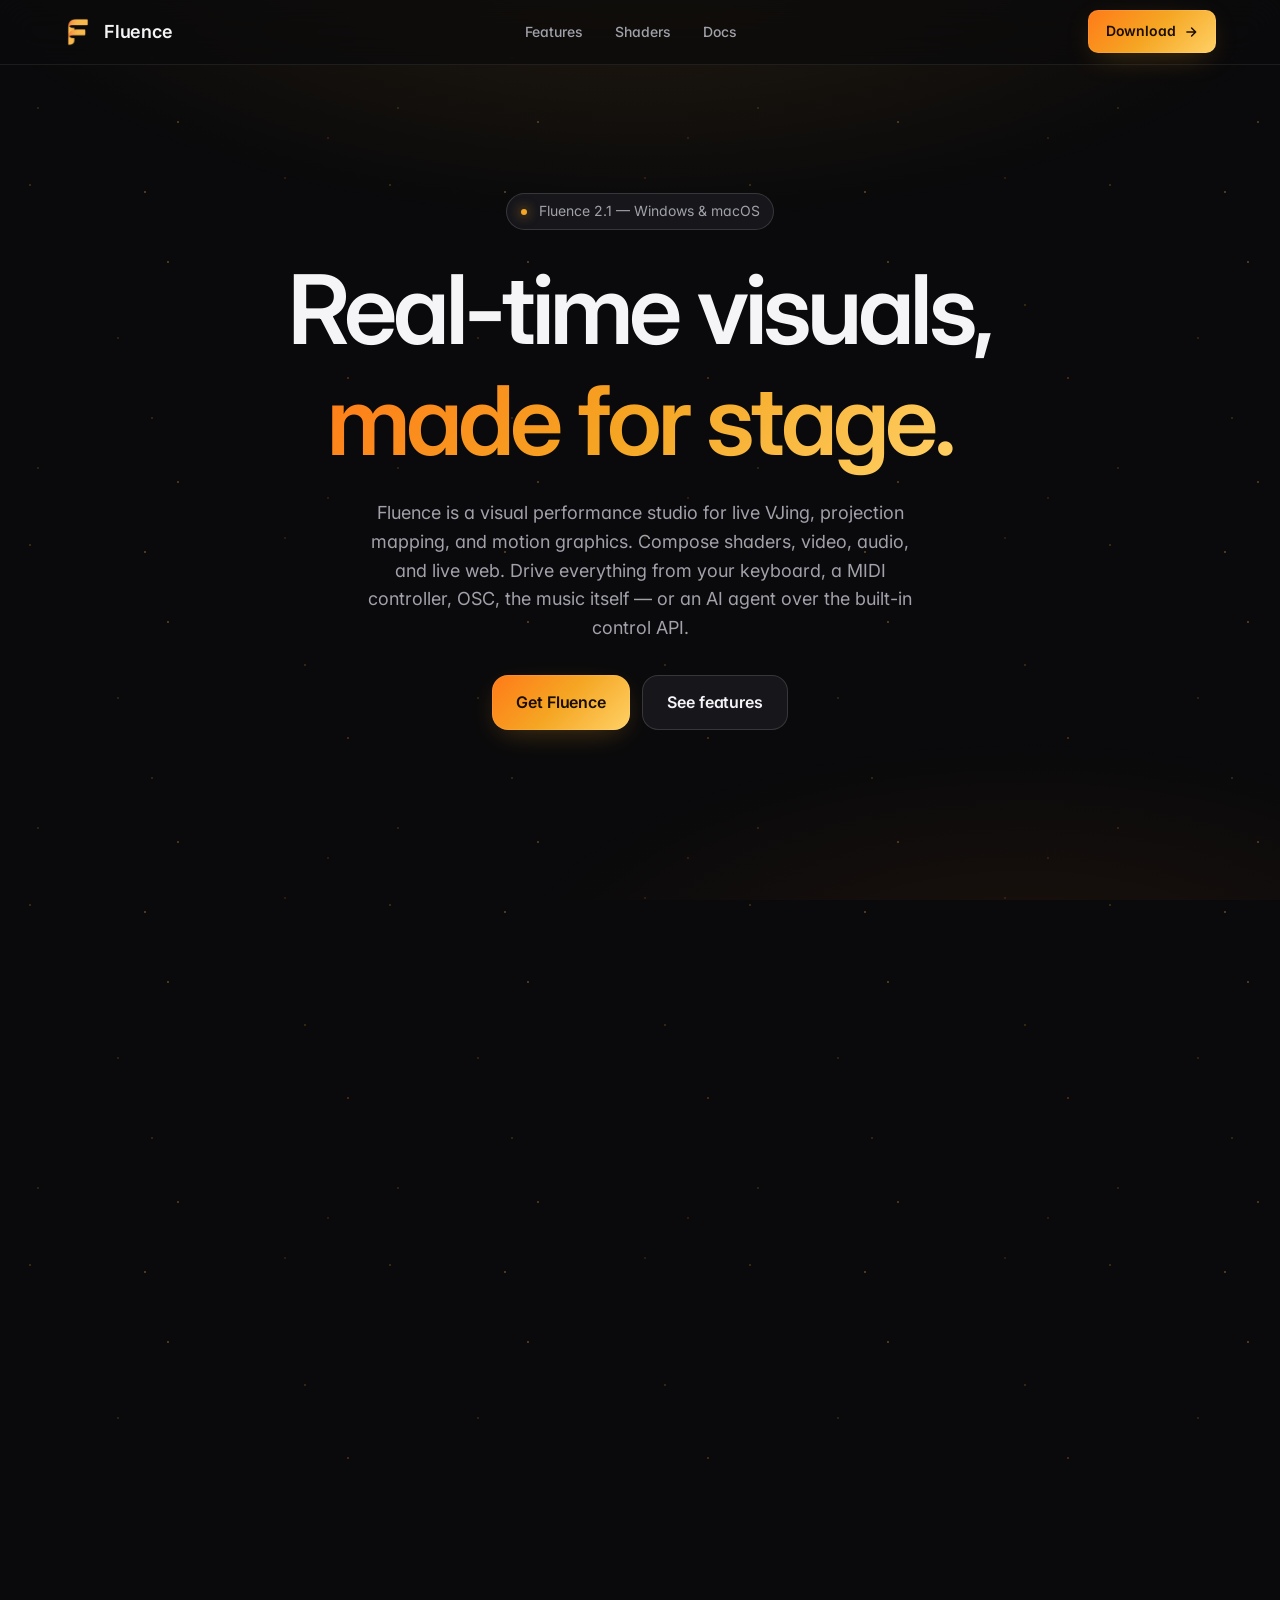
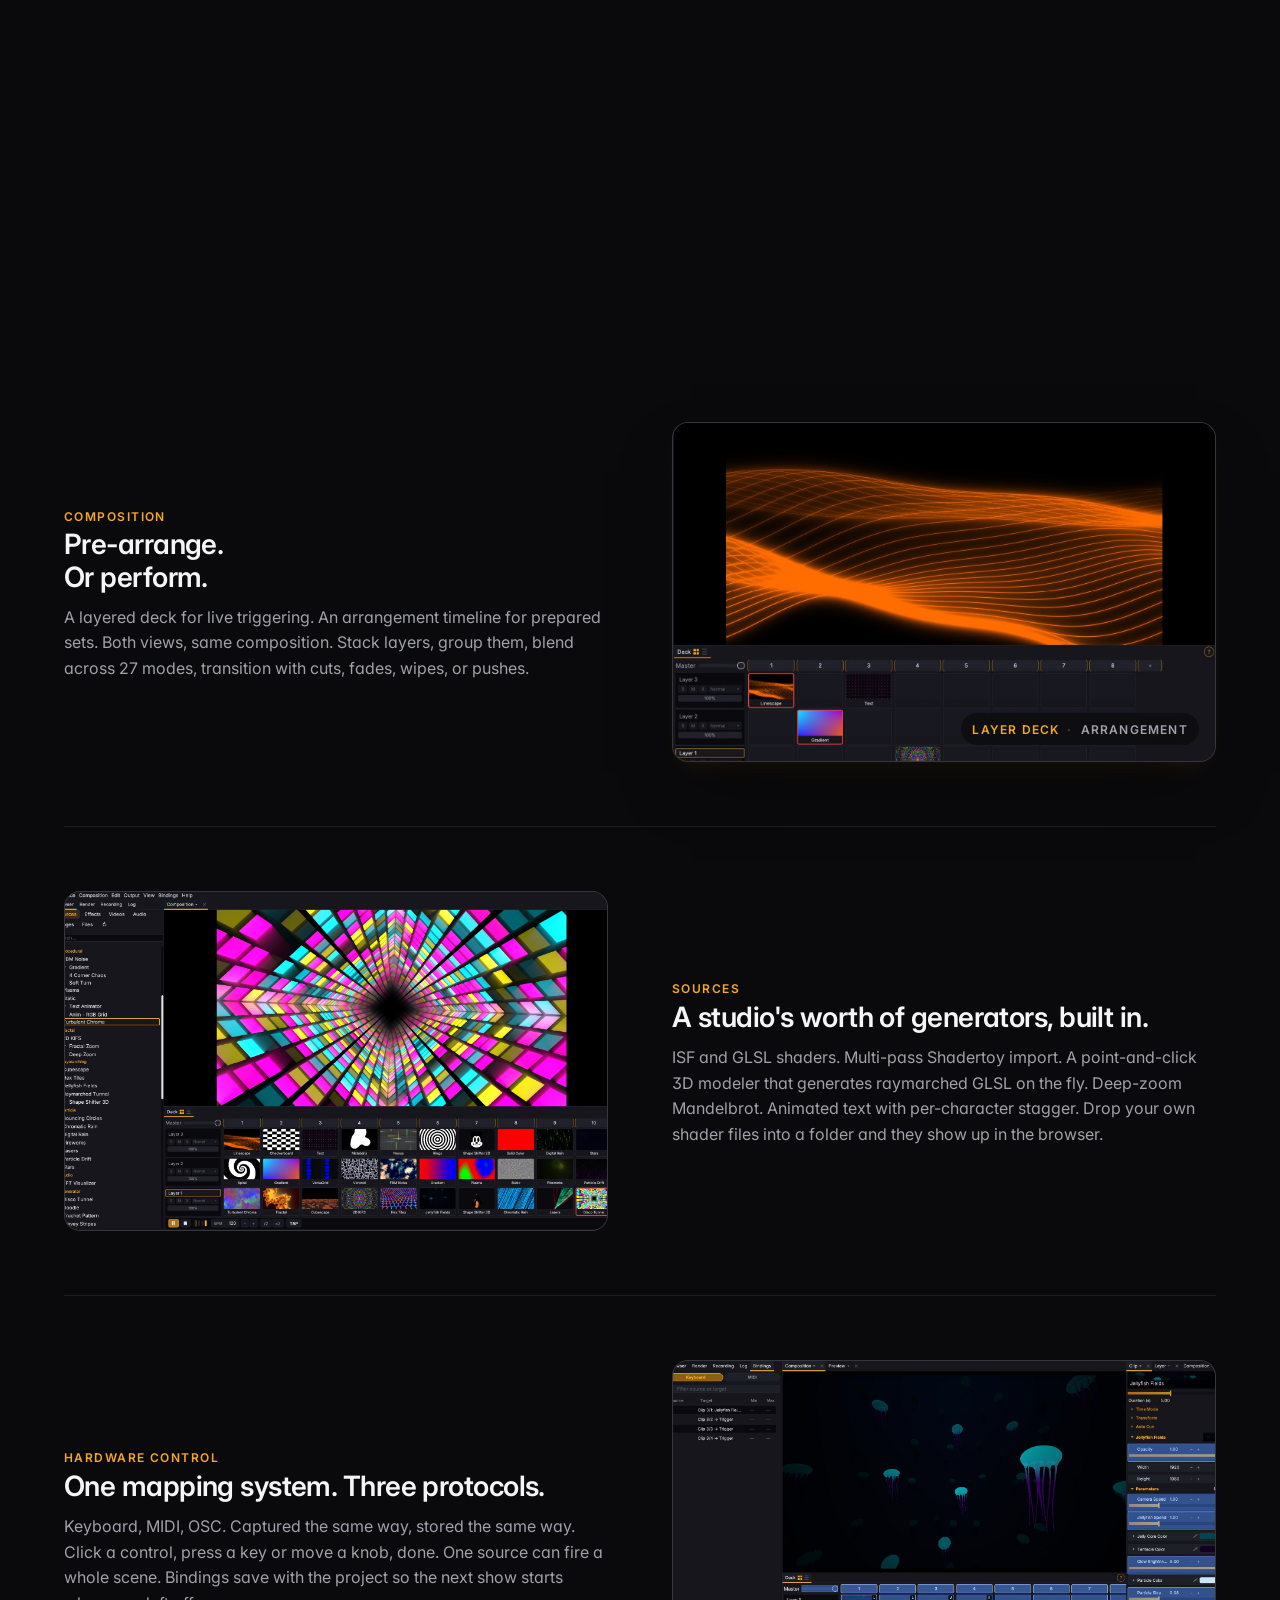
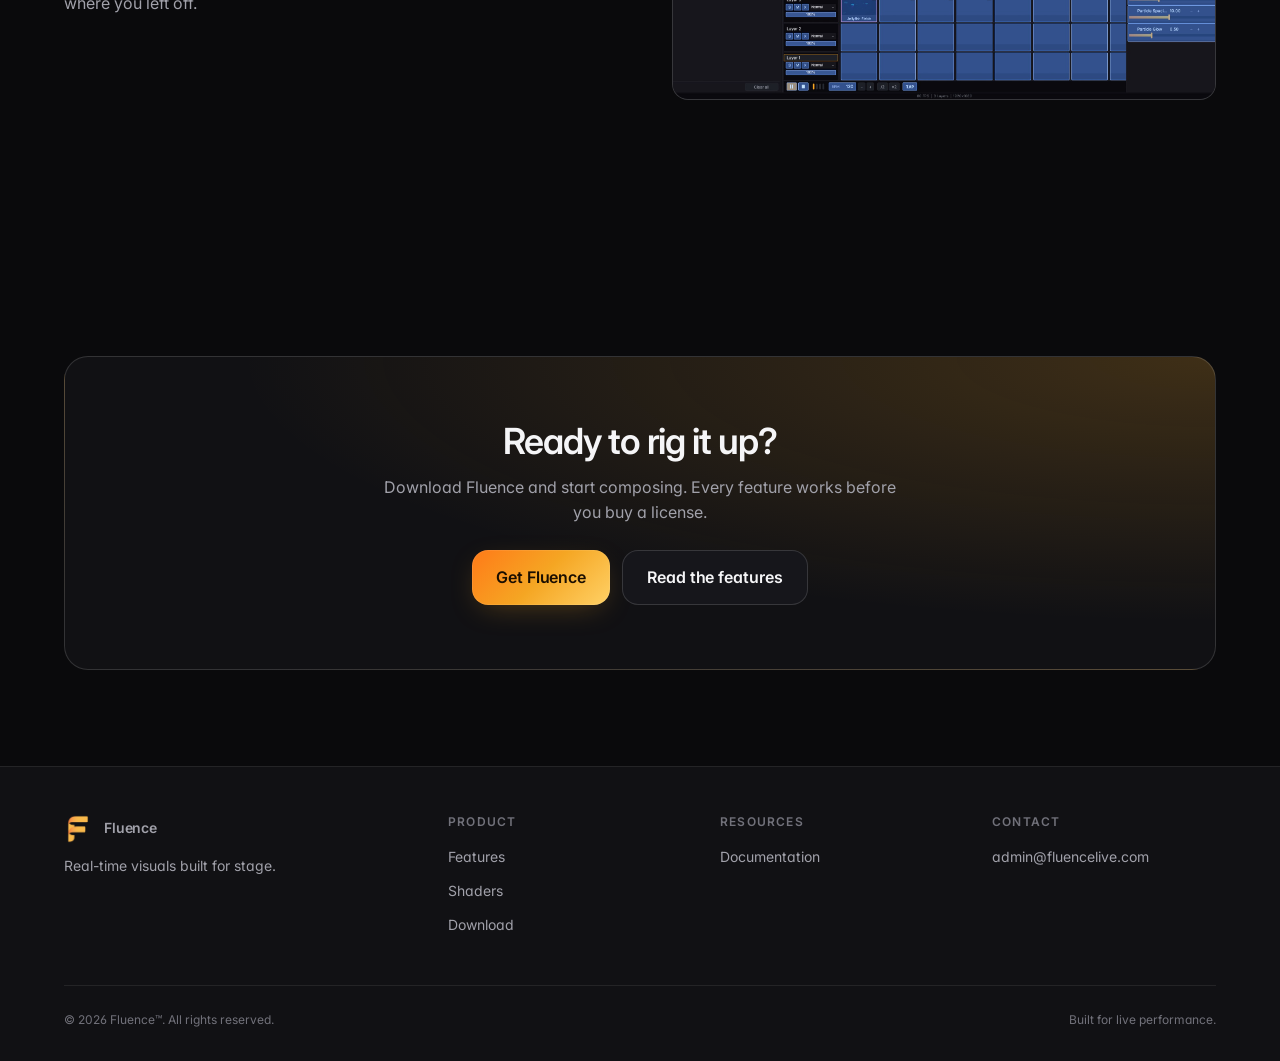
==== commit 1a52e5bb: "Download card + hero read 2.1; card version now follows the release API The download card's version " ====
--- a/index.html
+++ b/index.html
@@ -51,7 +51,7 @@
     <div class="container">
       <span class="hero__pill">
         <span class="dot"></span>
-        Fluence 2.0 &mdash; Windows &amp; macOS
+        Fluence 2.1 &mdash; Windows &amp; macOS
       </span>
       <h1>
         Real-time visuals,<br />
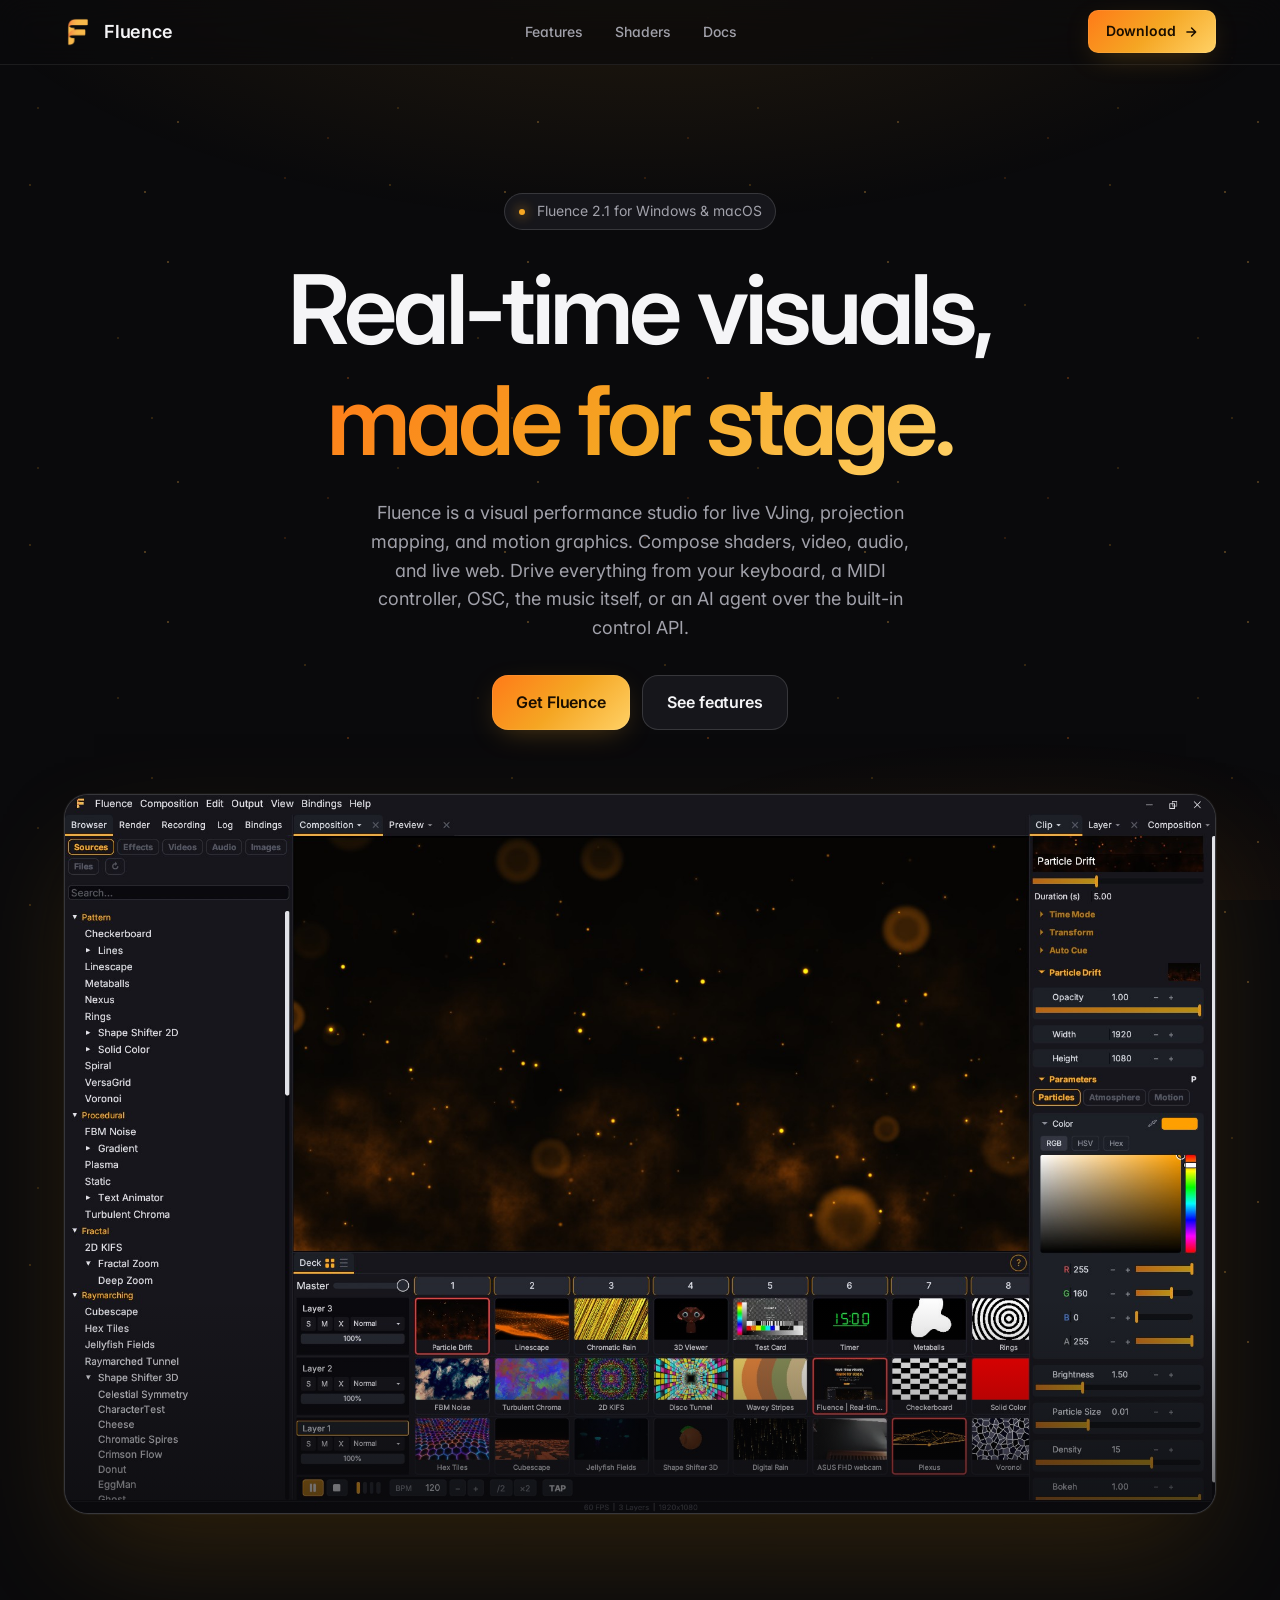
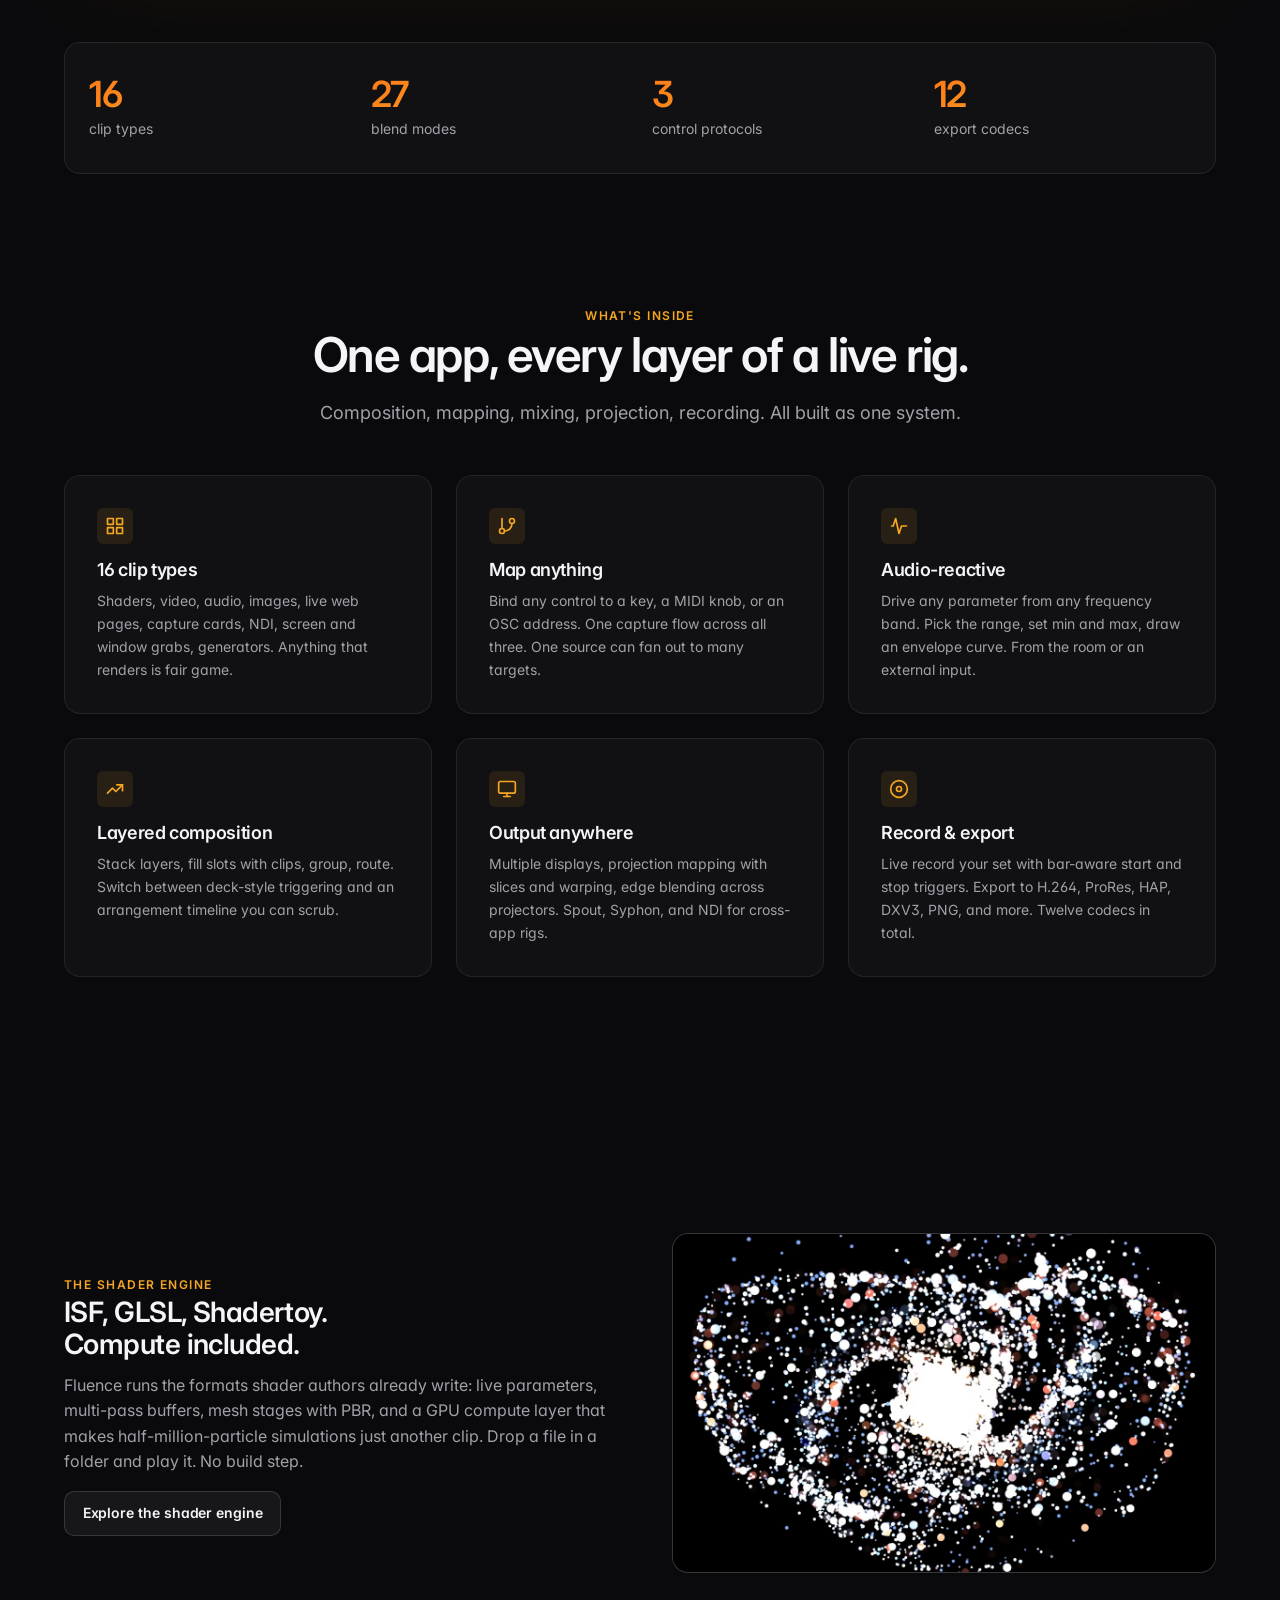
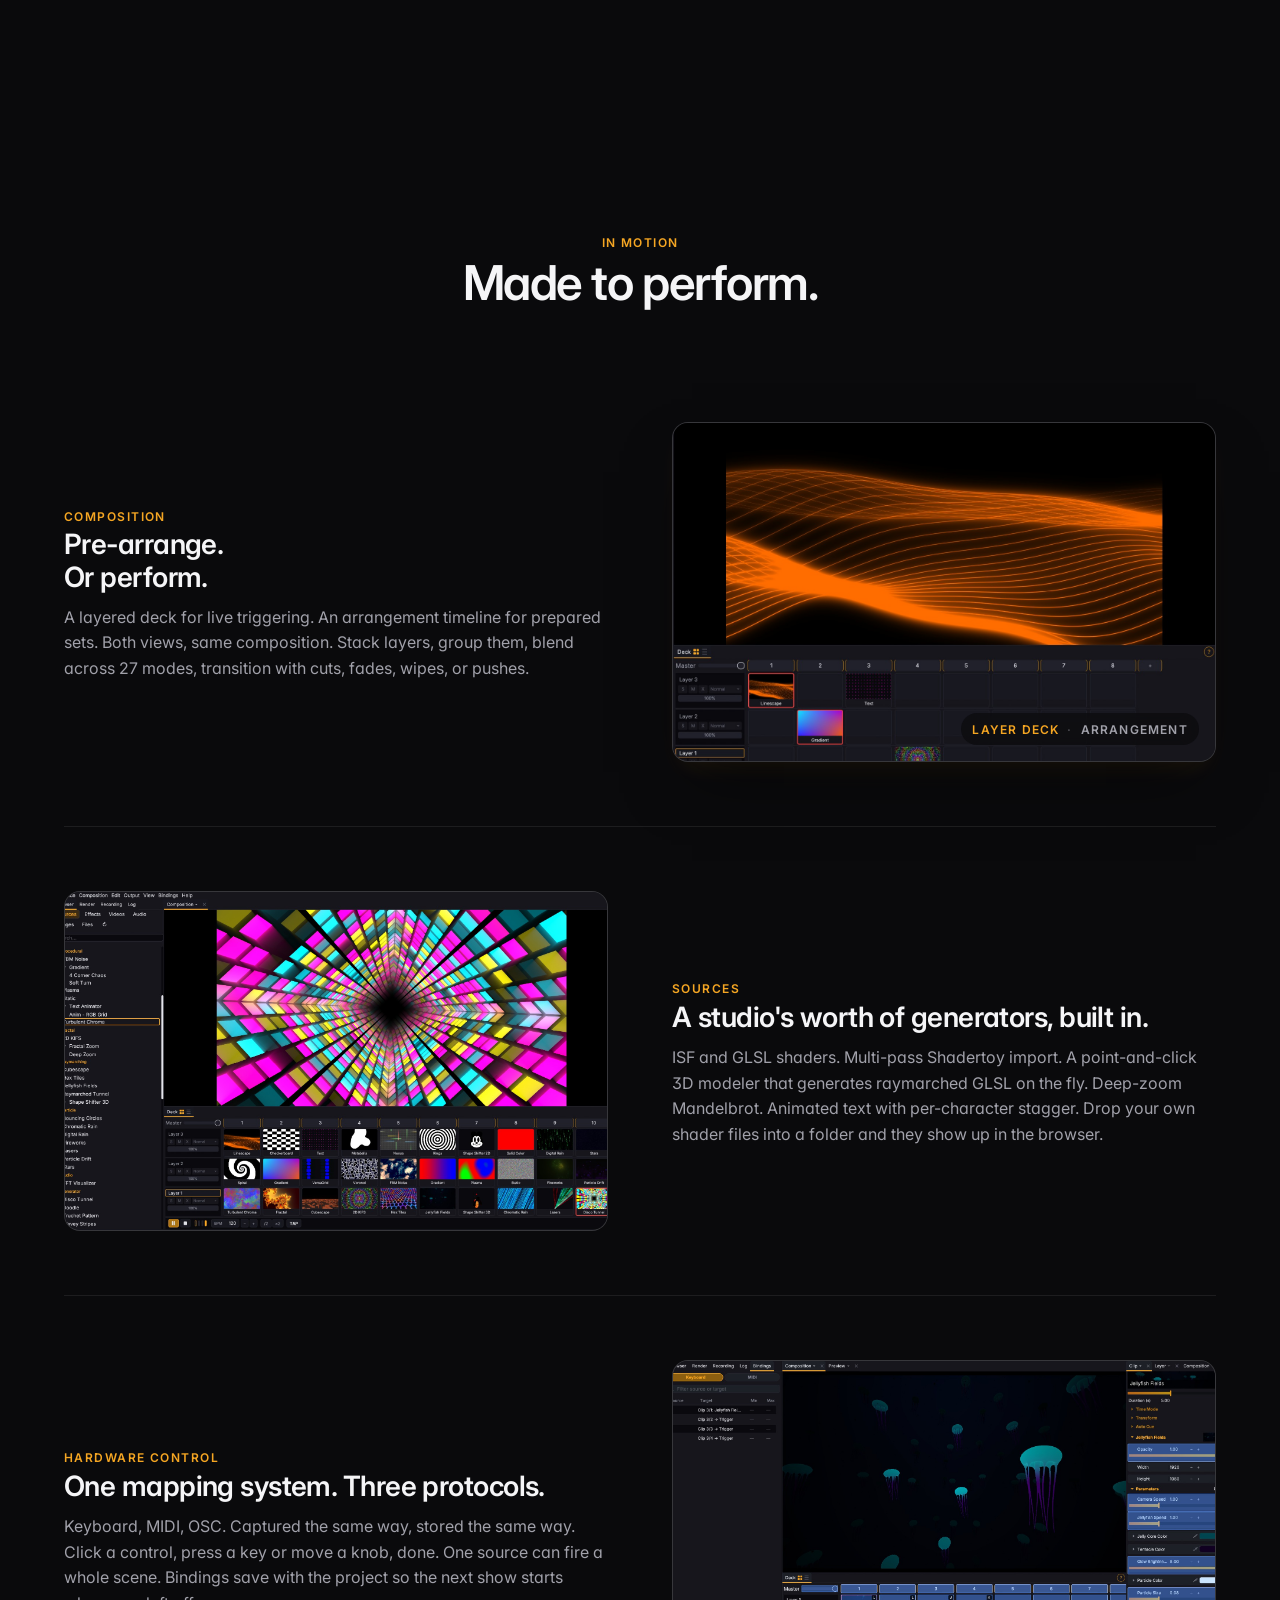
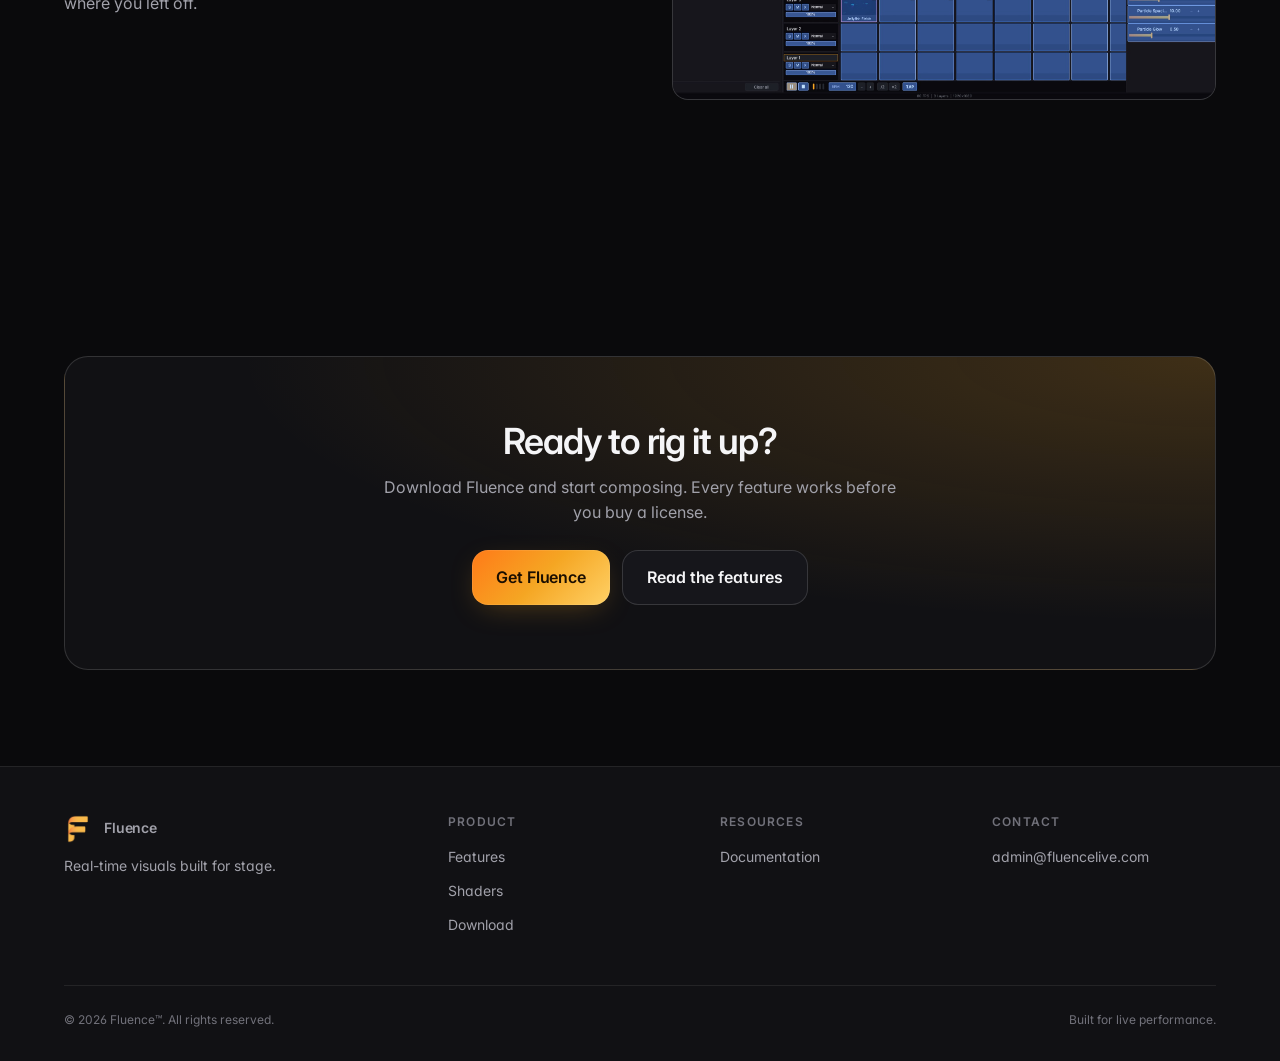
==== commit 9d018eca: "Site copy pass: system requirements + remove em dashes - Download page lists the real hardware floor" ====
--- a/index.html
+++ b/index.html
@@ -51,7 +51,7 @@
     <div class="container">
       <span class="hero__pill">
         <span class="dot"></span>
-        Fluence 2.1 &mdash; Windows &amp; macOS
+        Fluence 2.1 for Windows &amp; macOS
       </span>
       <h1>
         Real-time visuals,<br />
@@ -60,7 +60,7 @@
       <p class="hero__lede">
         Fluence is a visual performance studio for live VJing, projection mapping, and motion graphics.
         Compose shaders, video, audio, and live web. Drive everything from your keyboard, a MIDI controller,
-        OSC, the music itself &mdash; or an AI agent over the built-in control API.
+        OSC, the music itself, or an AI agent over the built-in control API.
       </p>
       <div class="hero__ctas">
         <a class="btn btn--primary btn--lg" href="/download">Get Fluence</a>
@@ -152,9 +152,9 @@
           <span class="eyebrow">The shader engine</span>
           <h3>ISF, GLSL, Shadertoy.<br />Compute included.</h3>
           <p>
-            Fluence runs the formats shader authors already write — with live parameters, multi-pass buffers,
+            Fluence runs the formats shader authors already write: live parameters, multi-pass buffers,
             mesh stages with PBR, and a GPU compute layer that makes half-million-particle simulations
-            just another clip. Drop a file in a folder and play it &mdash; no build step.
+            just another clip. Drop a file in a folder and play it. No build step.
           </p>
           <p><a class="btn btn--secondary" href="/shaders">Explore the shader engine</a></p>
         </div>
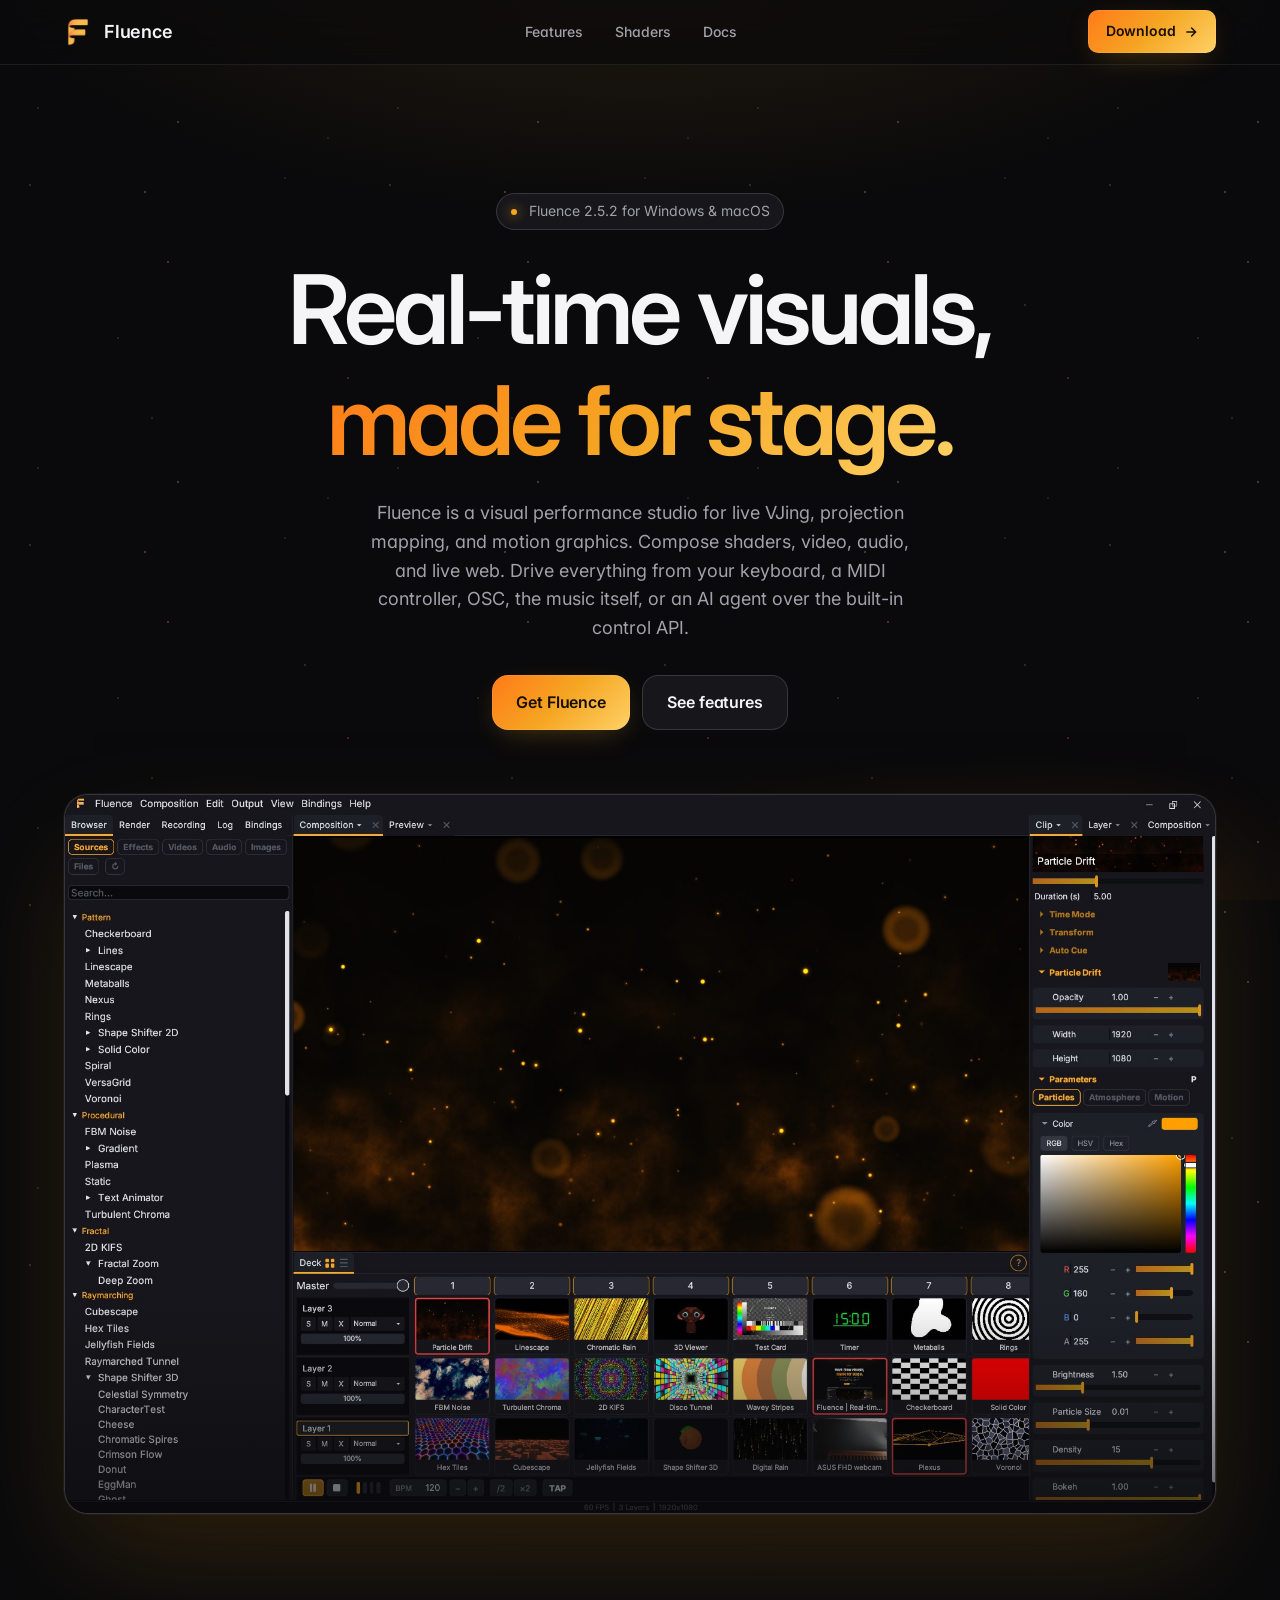
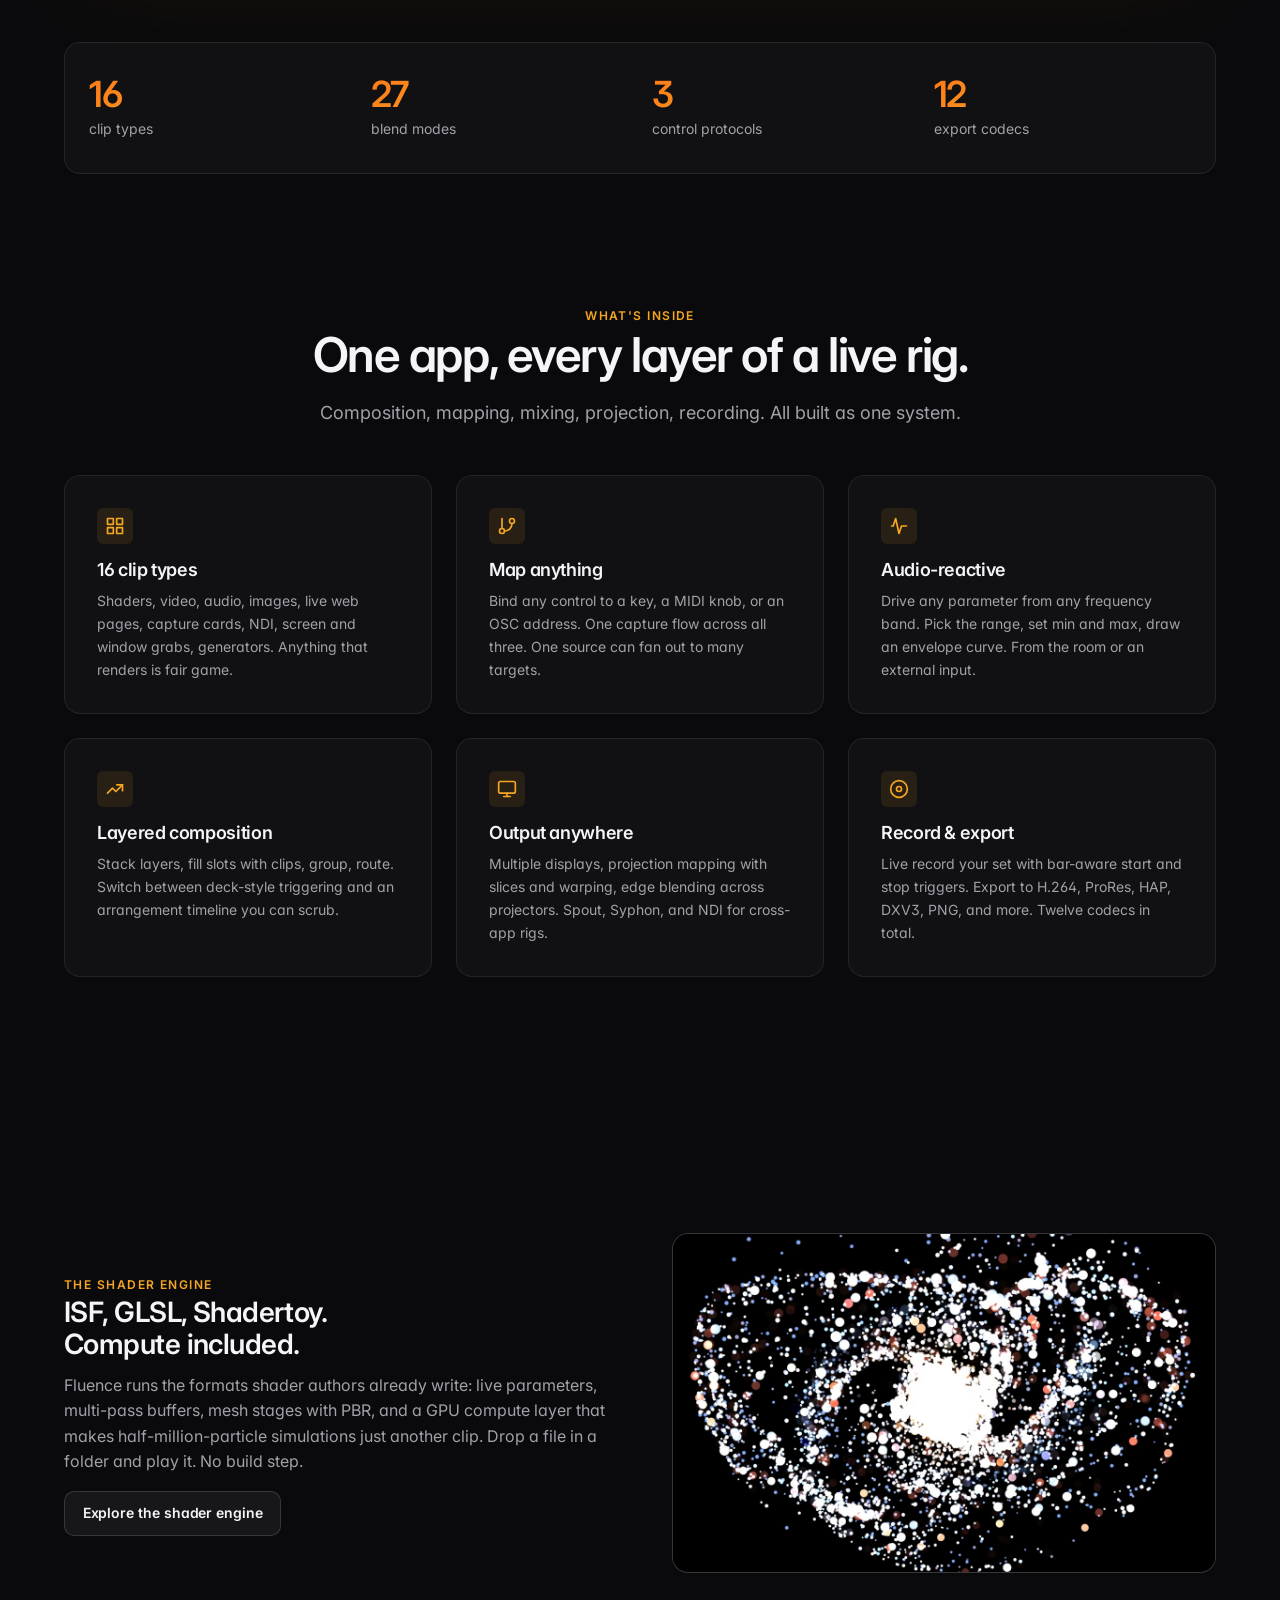
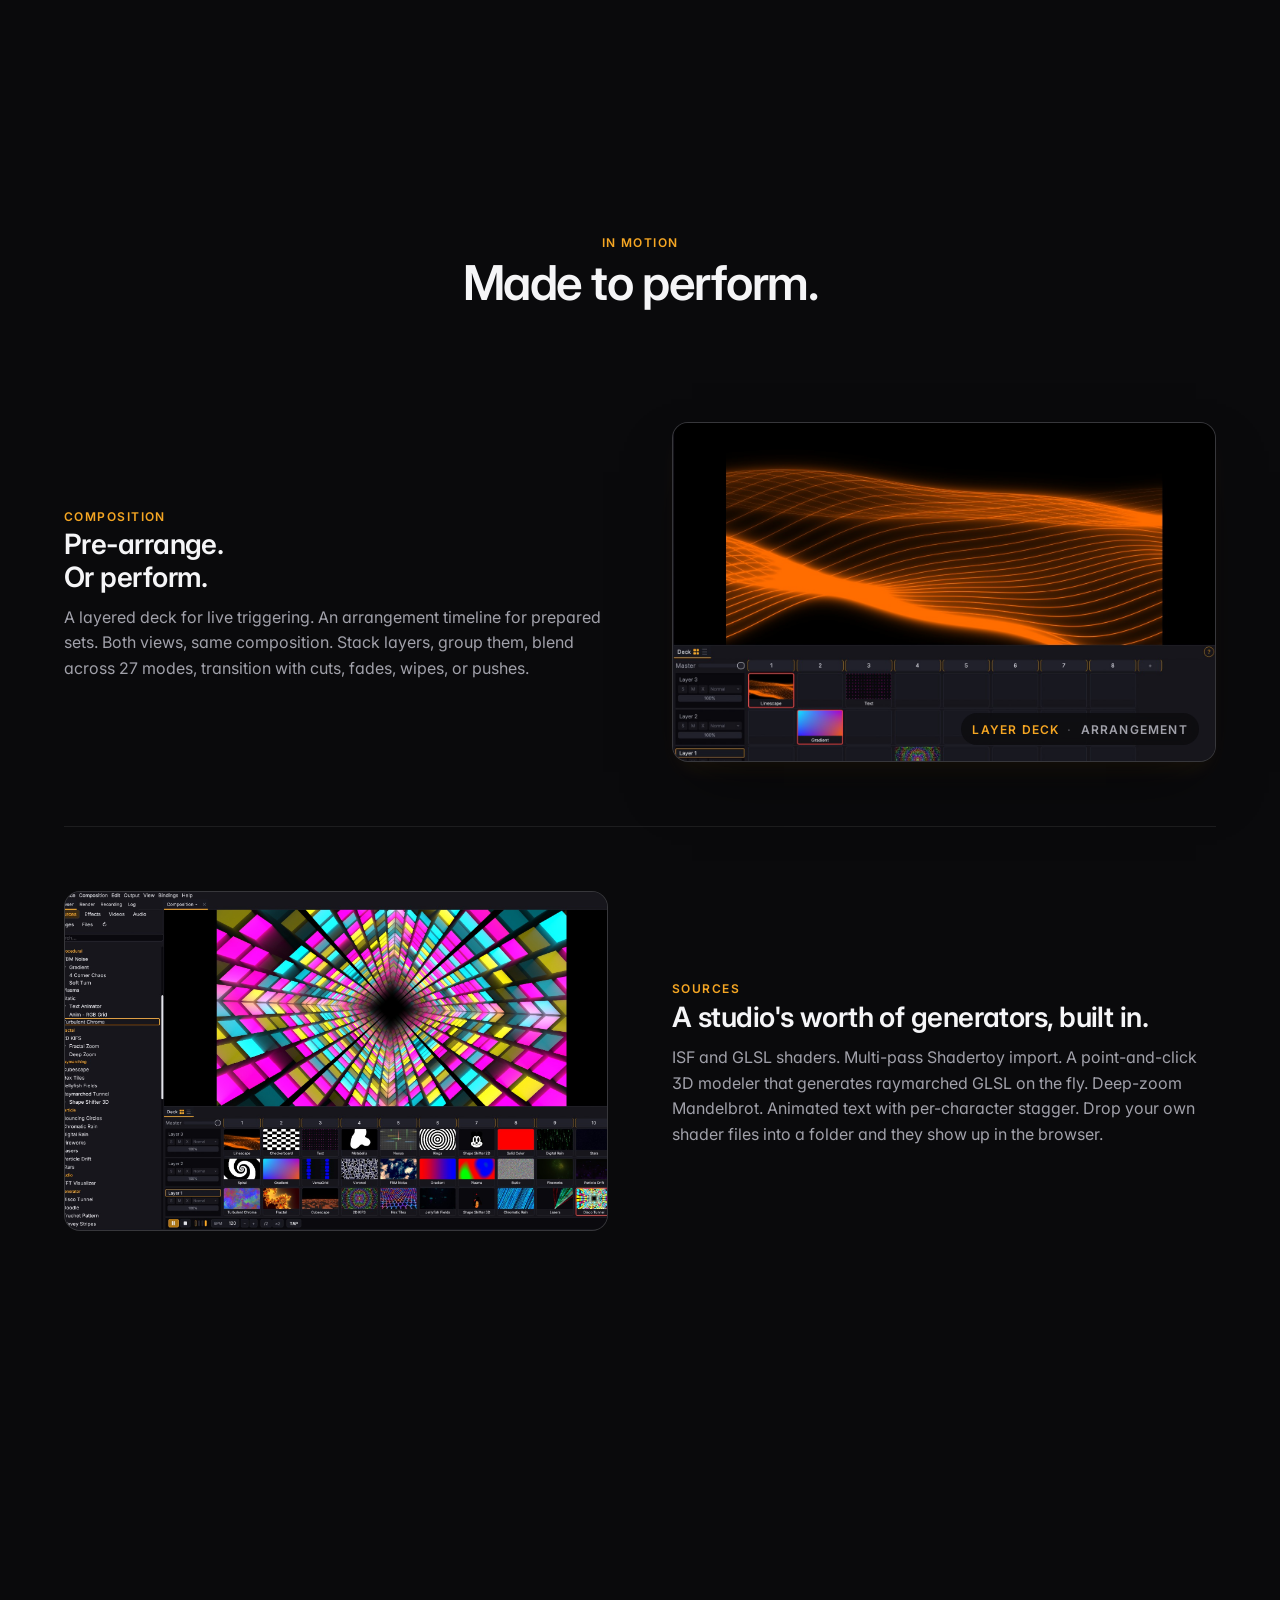
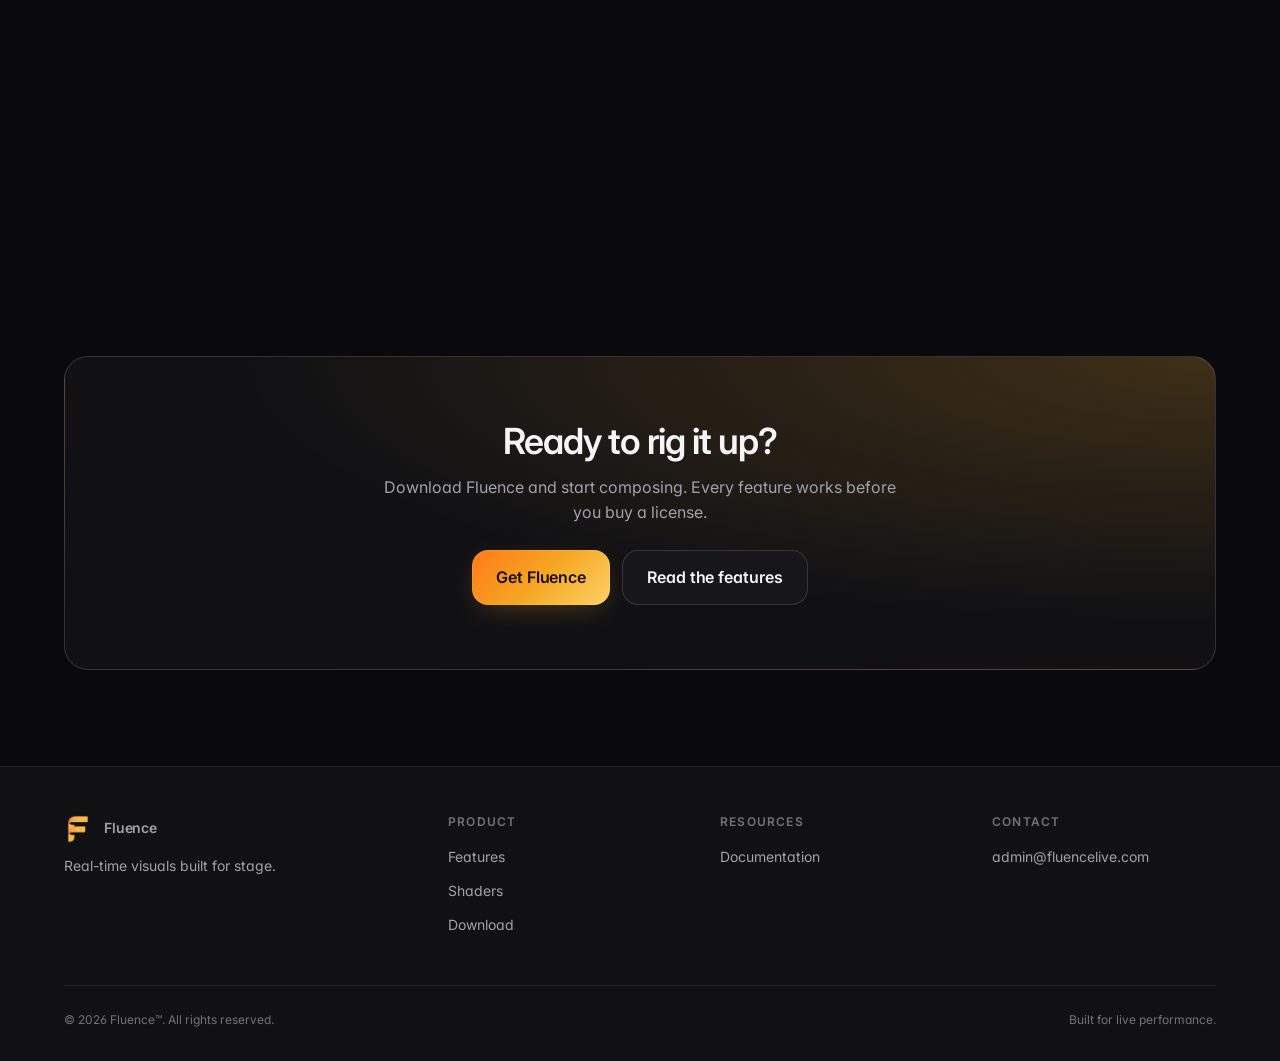
==== commit 47d821a2: "home: hero version follows the release API The hero pill was hardcoded to 2.1 and fell four releases" ====
--- a/index.html
+++ b/index.html
@@ -51,7 +51,7 @@
     <div class="container">
       <span class="hero__pill">
         <span class="dot"></span>
-        Fluence 2.1 for Windows &amp; macOS
+        <span><span id="hero-version">Fluence 2.5.2</span> for Windows &amp; macOS</span>
       </span>
       <h1>
         Real-time visuals,<br />
@@ -283,5 +283,22 @@
 </footer>
 
 <script src="scripts.js?v=28" defer></script>
+<!-- The hero pill's version follows the latest GitHub release, same as the
+     download card, so it can't go stale between site updates. The static
+     text is the fallback if the API call fails. -->
+<script>
+  (function () {
+    var el = document.getElementById("hero-version");
+    if (!el) return;
+    fetch("https://api.github.com/repos/LuminaryOps/fluence-releases/releases/latest")
+      .then(function (r) { return r.ok ? r.json() : null; })
+      .then(function (rel) {
+        if (!rel || !rel.tag_name) return; // fallback text stays
+        var version = rel.tag_name.replace(/^v/, "");
+        if (version) el.textContent = "Fluence " + version;
+      })
+      .catch(function () { /* fallback text stays */ });
+  })();
+</script>
 </body>
 </html>
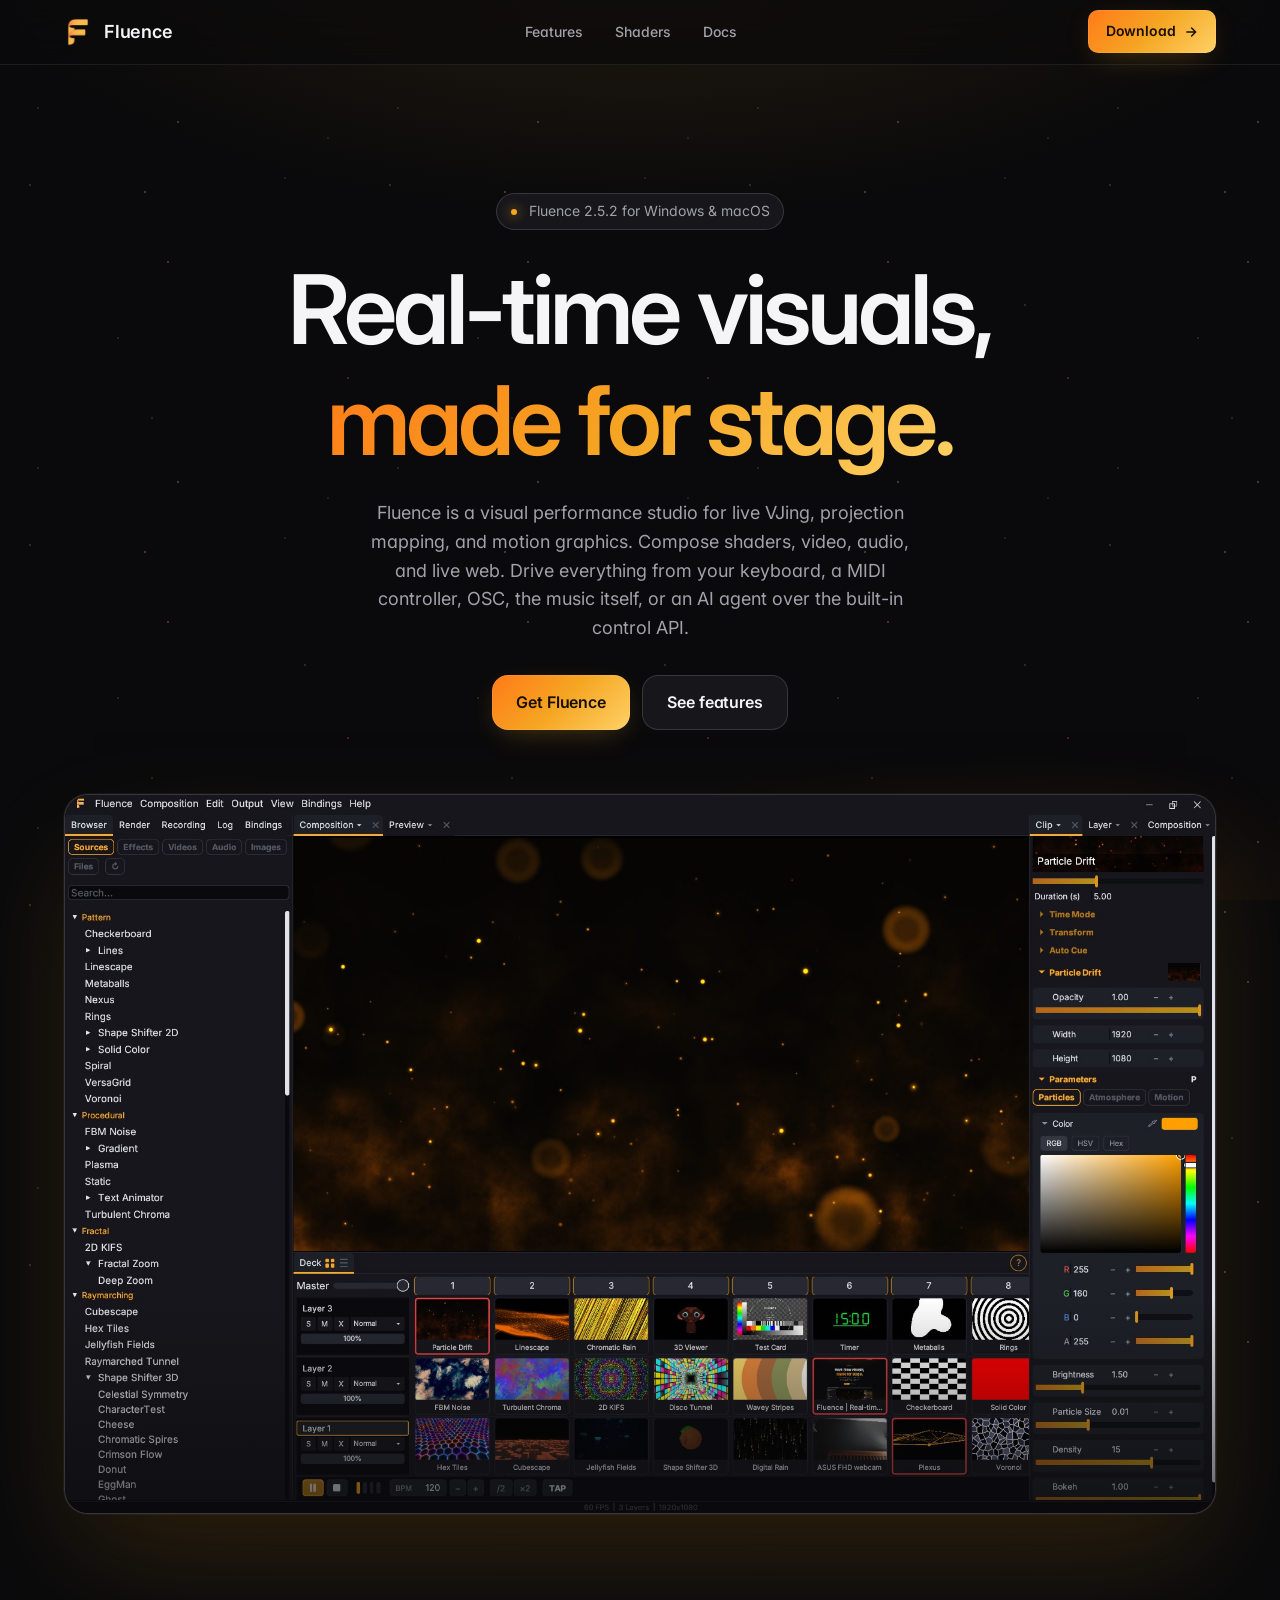
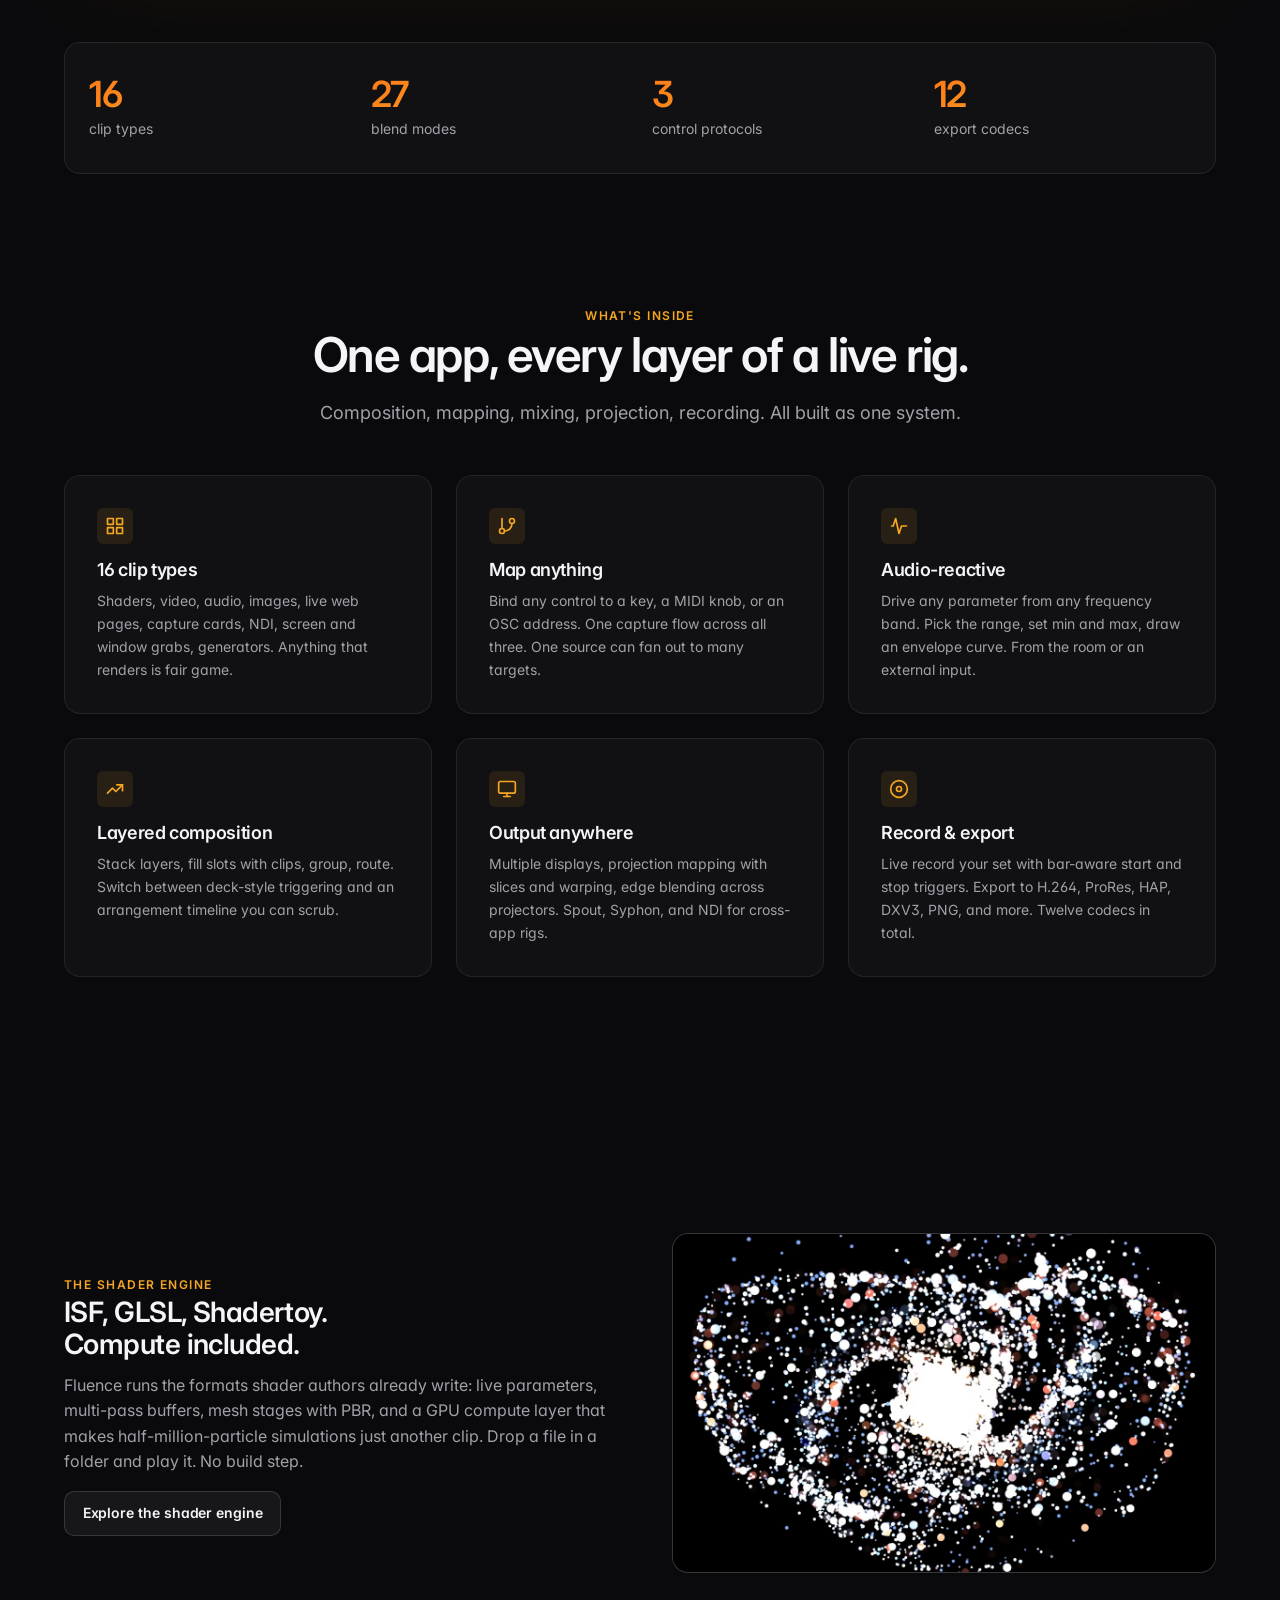
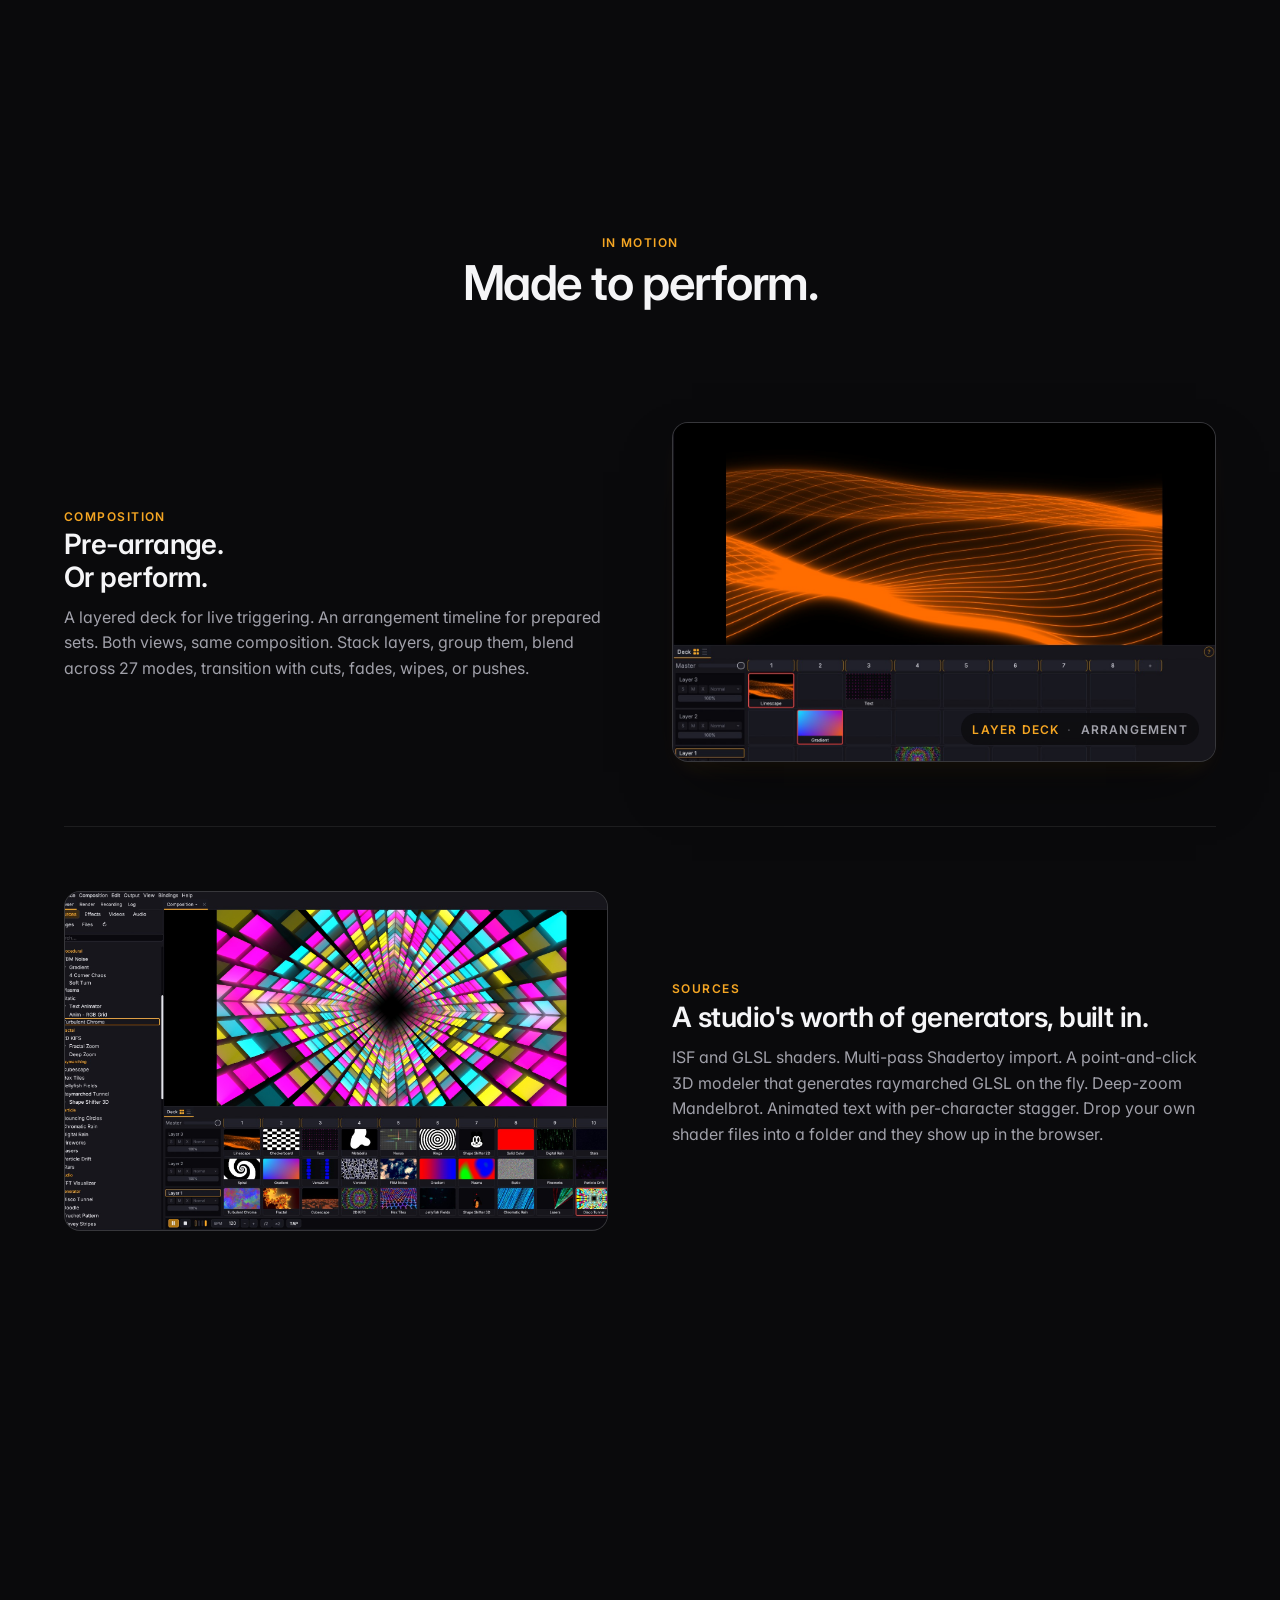
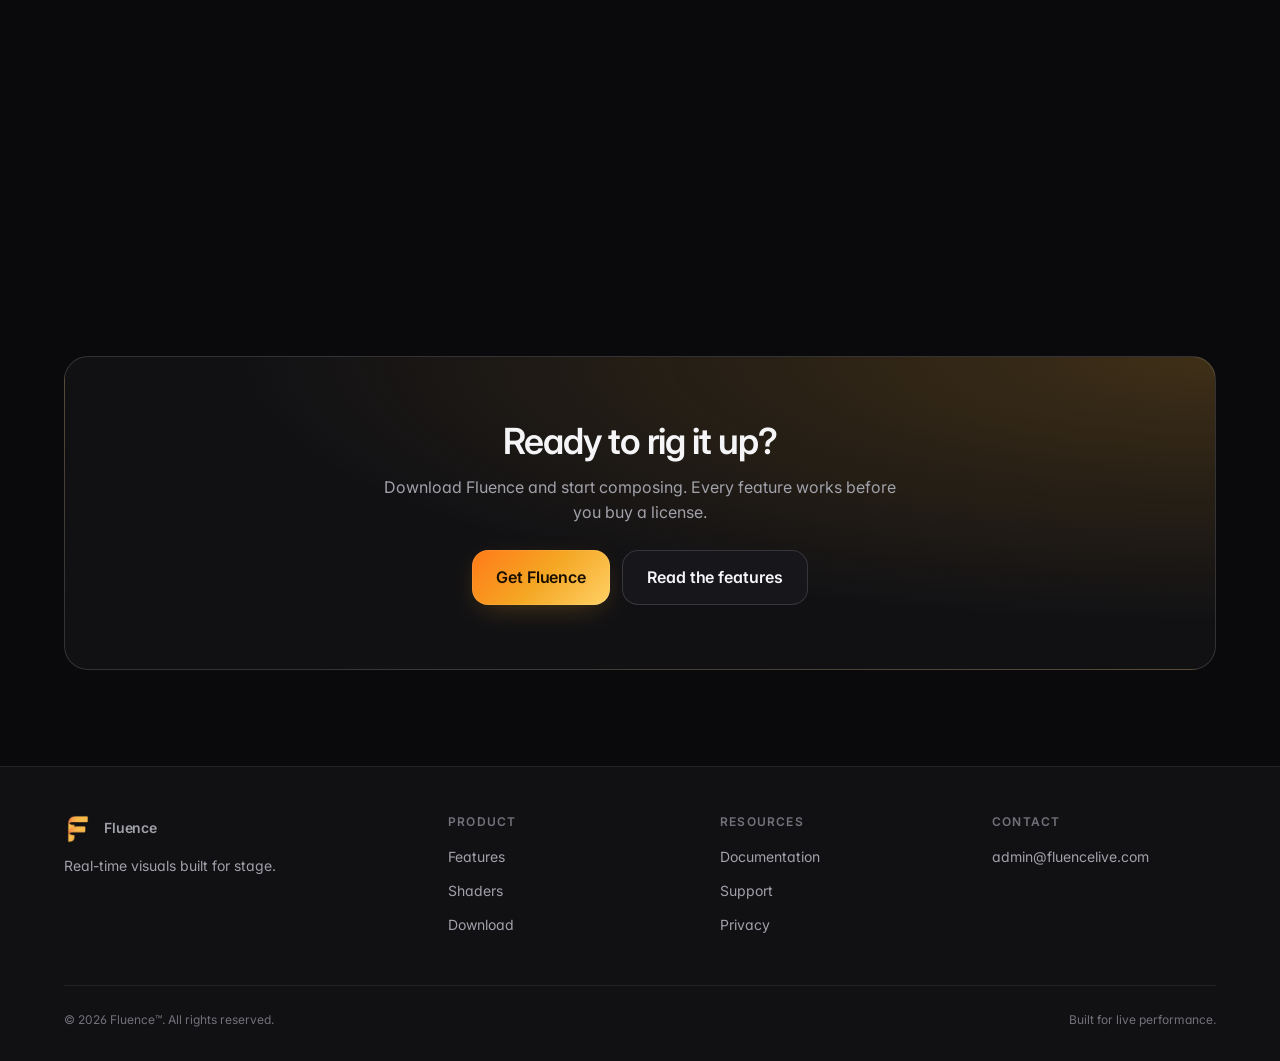
==== commit 4b2f2ae8: "Privacy and support pages, linked from every footer /privacy says what Fluence and the Fluence Scan " ====
--- a/index.html
+++ b/index.html
@@ -266,6 +266,8 @@
         <h4>Resources</h4>
         <ul>
           <li><a href="/docs">Documentation</a></li>
+          <li><a href="/support">Support</a></li>
+          <li><a href="/privacy">Privacy</a></li>
         </ul>
       </div>
       <div>
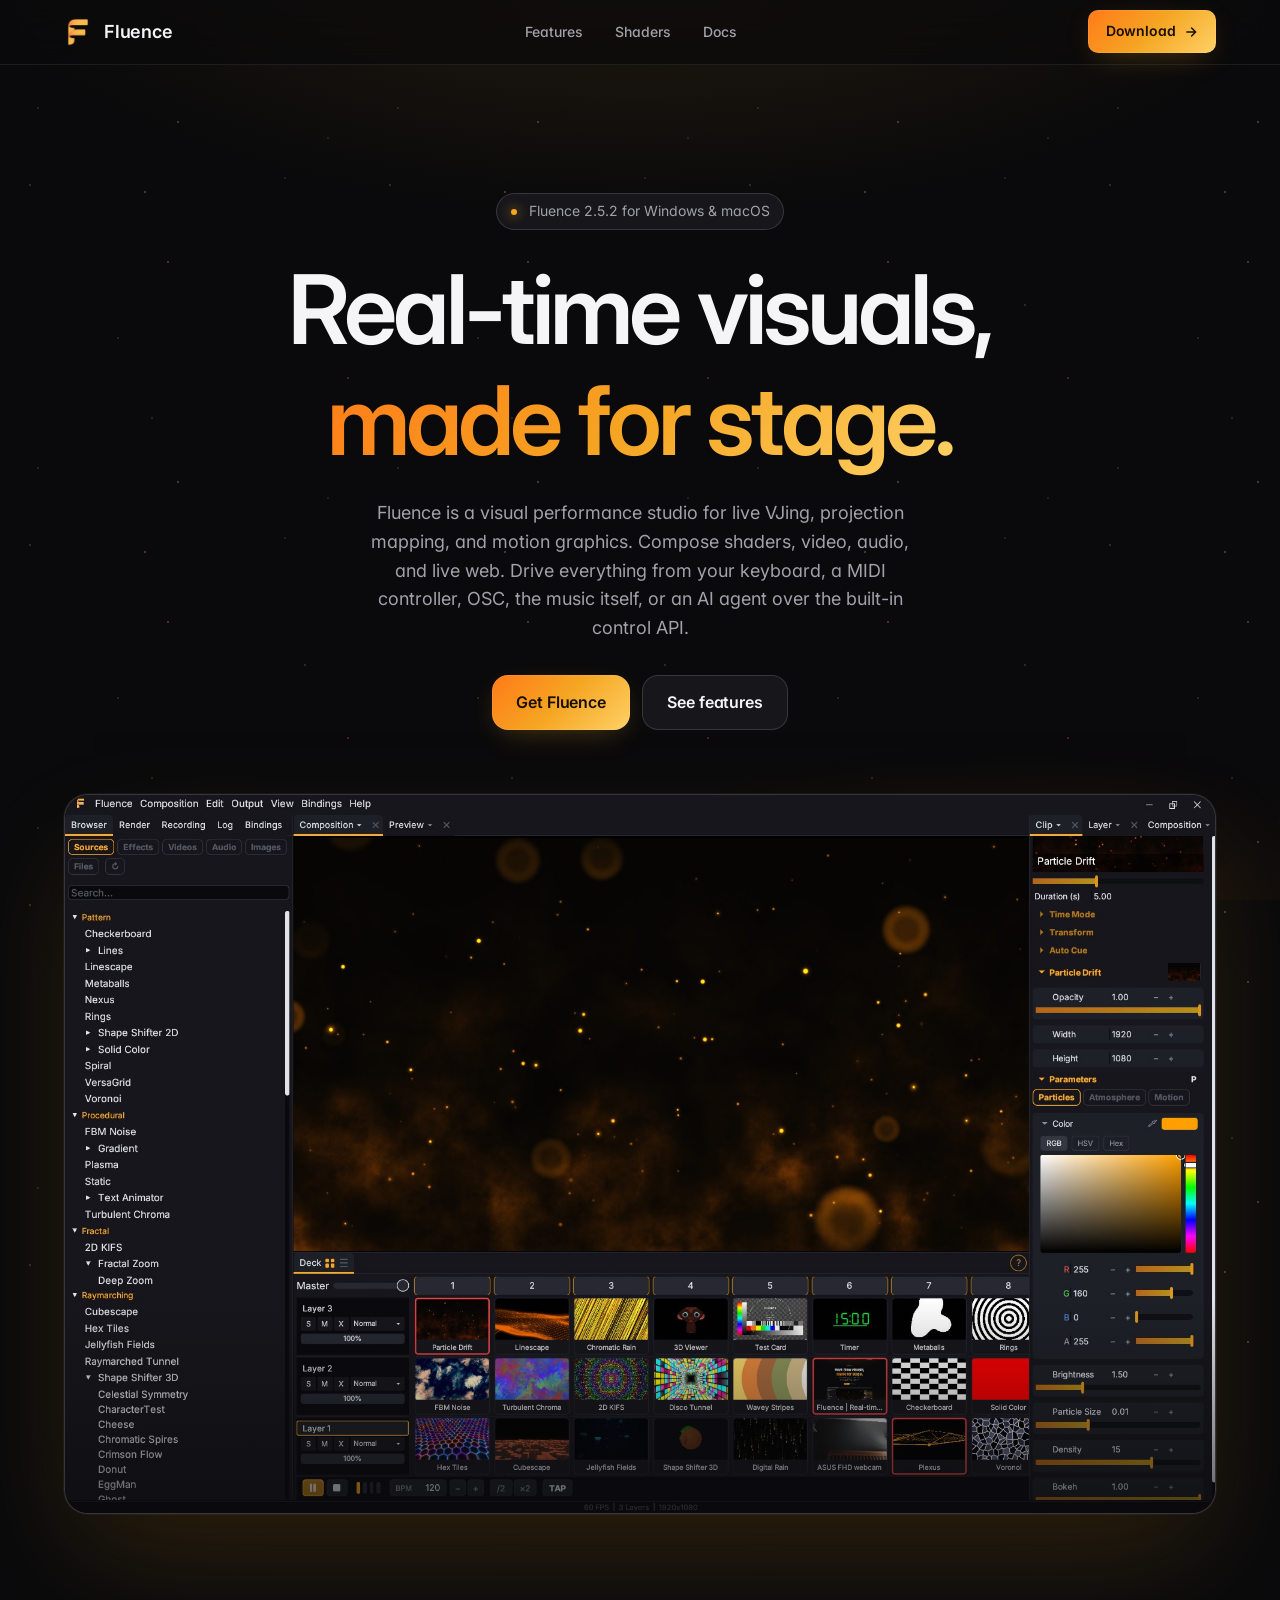
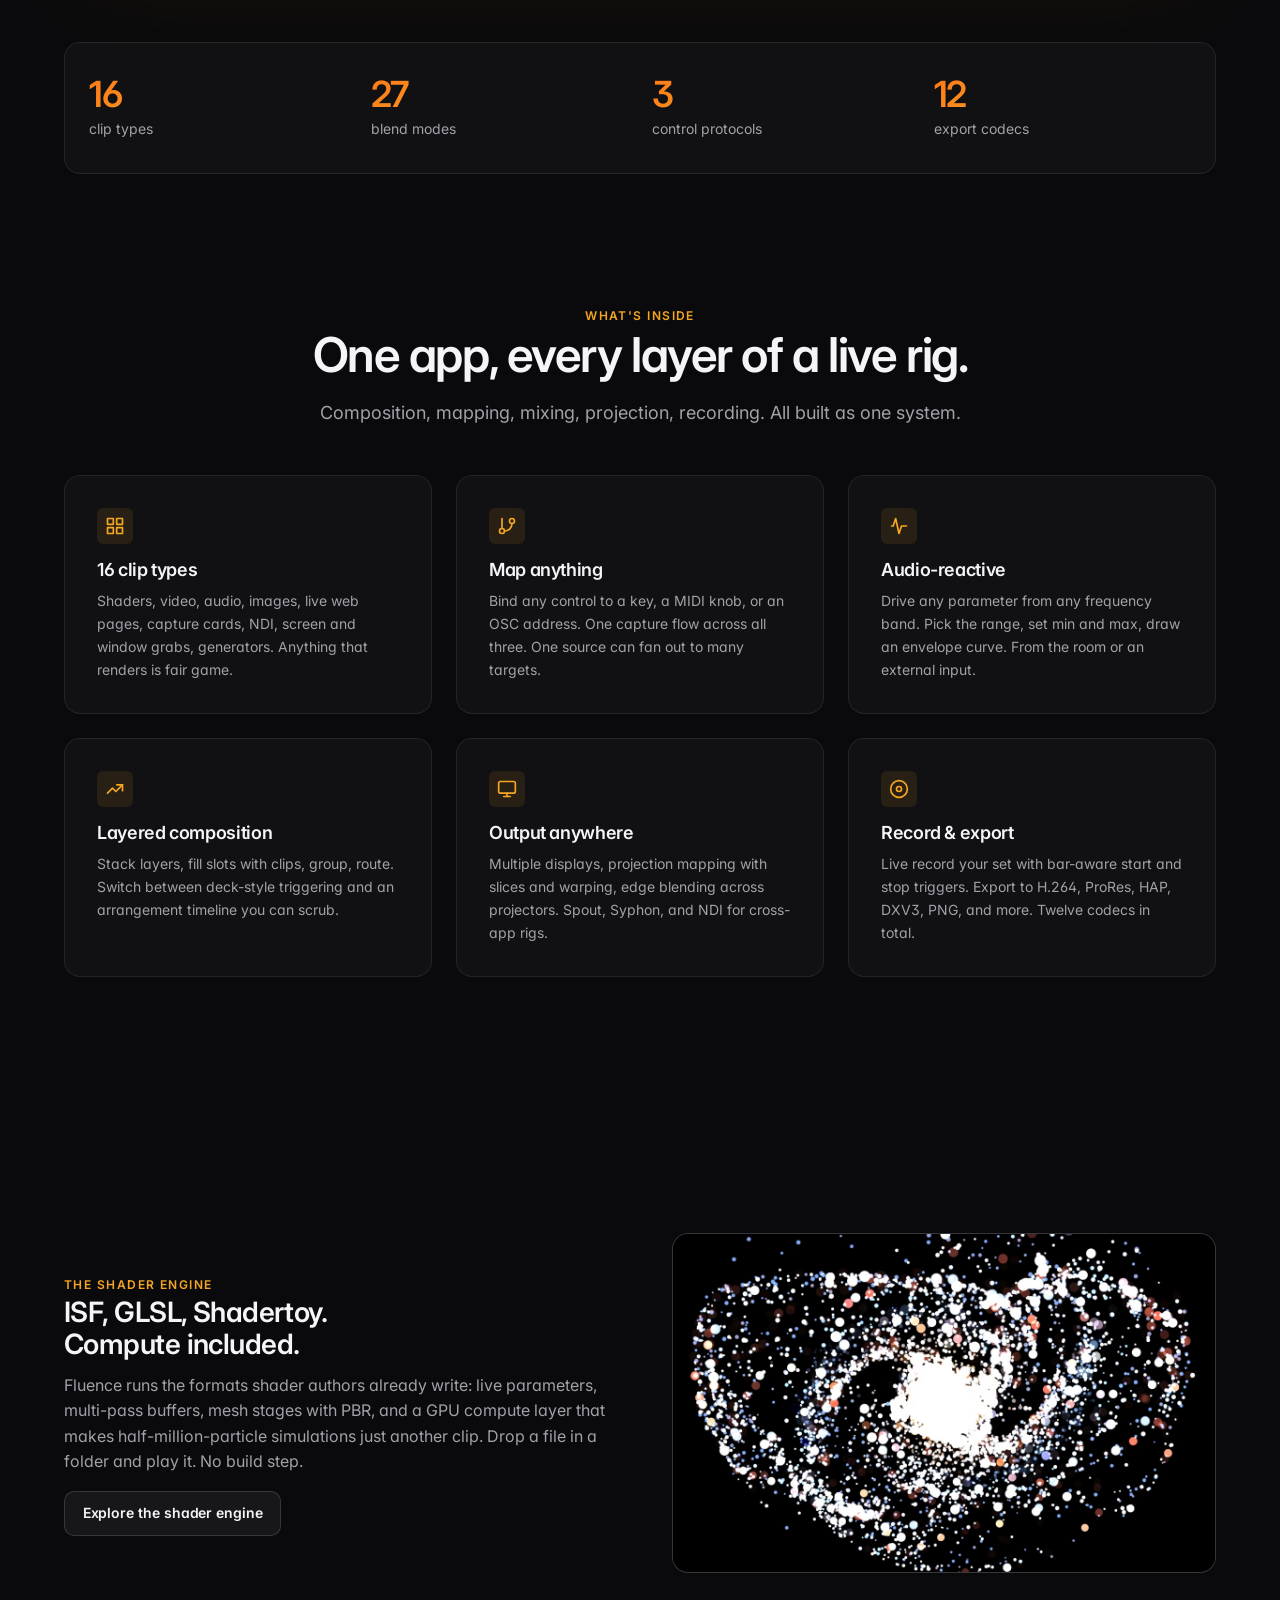
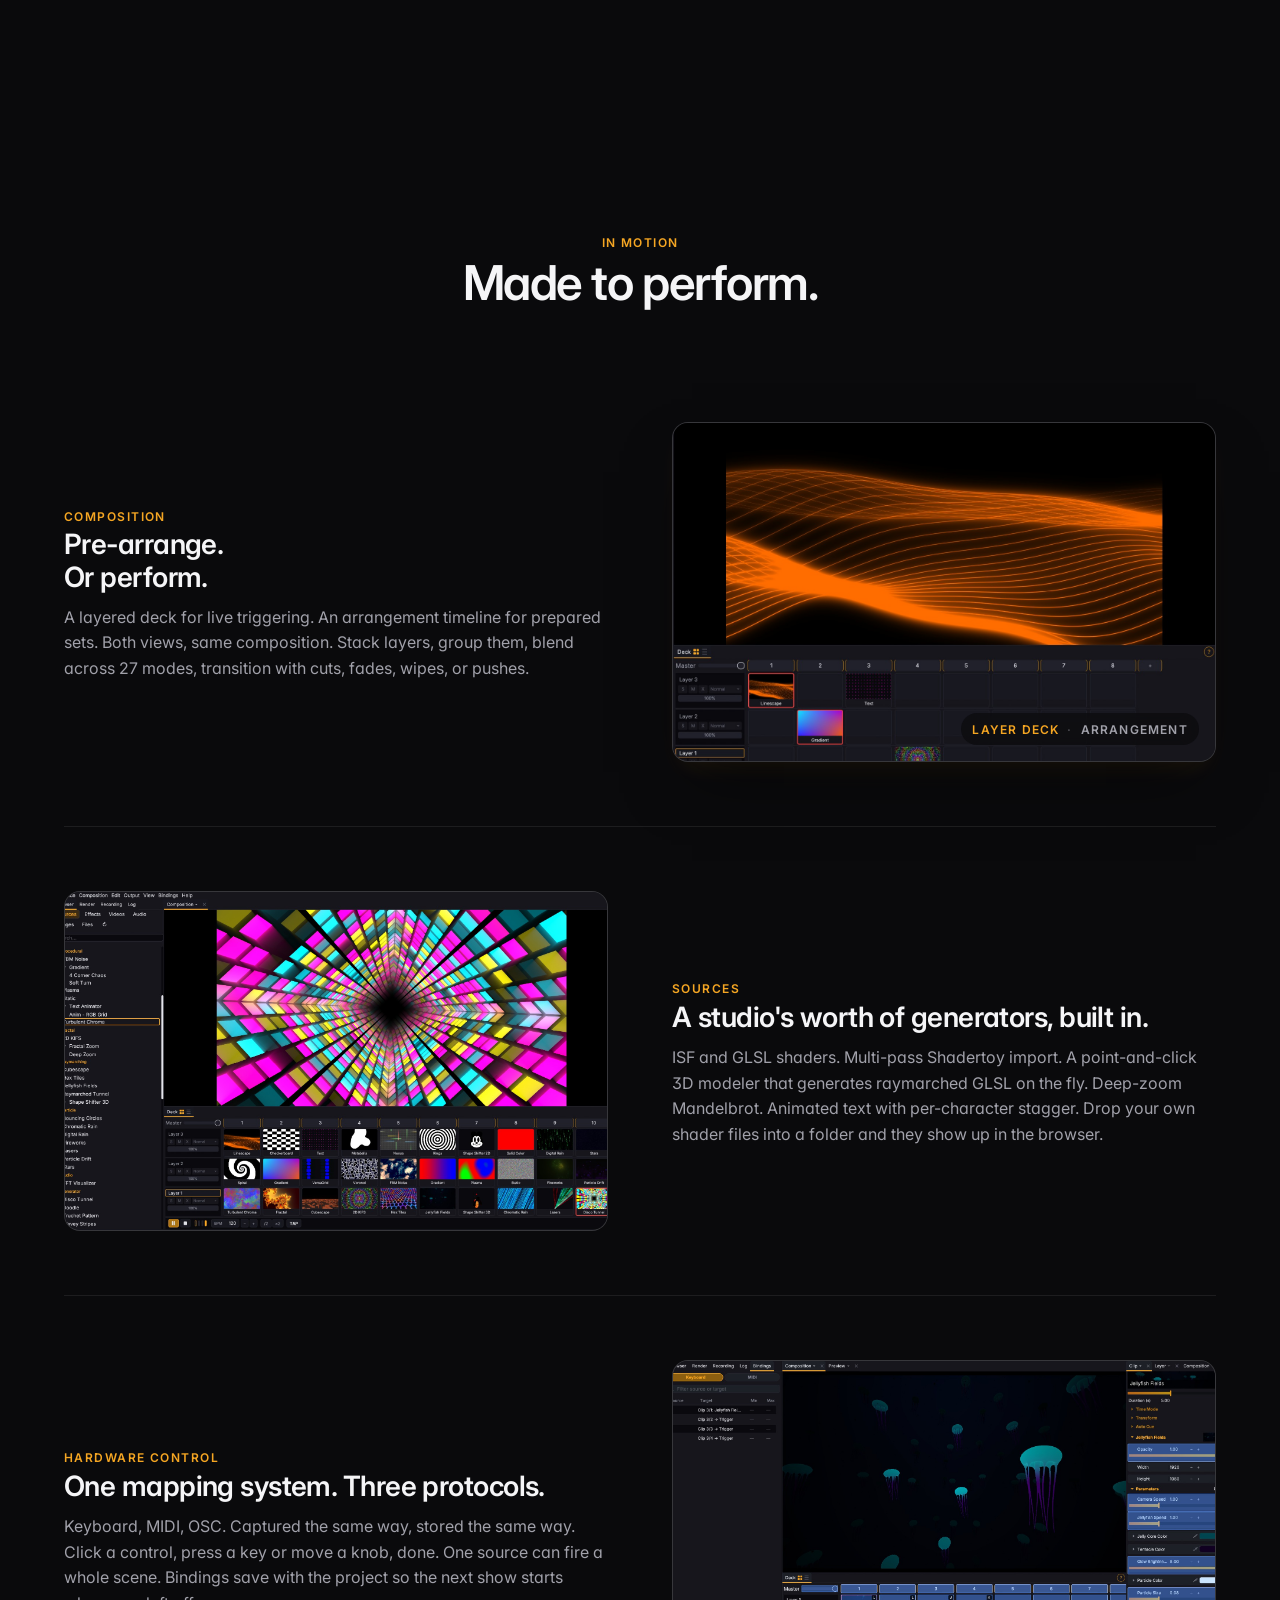
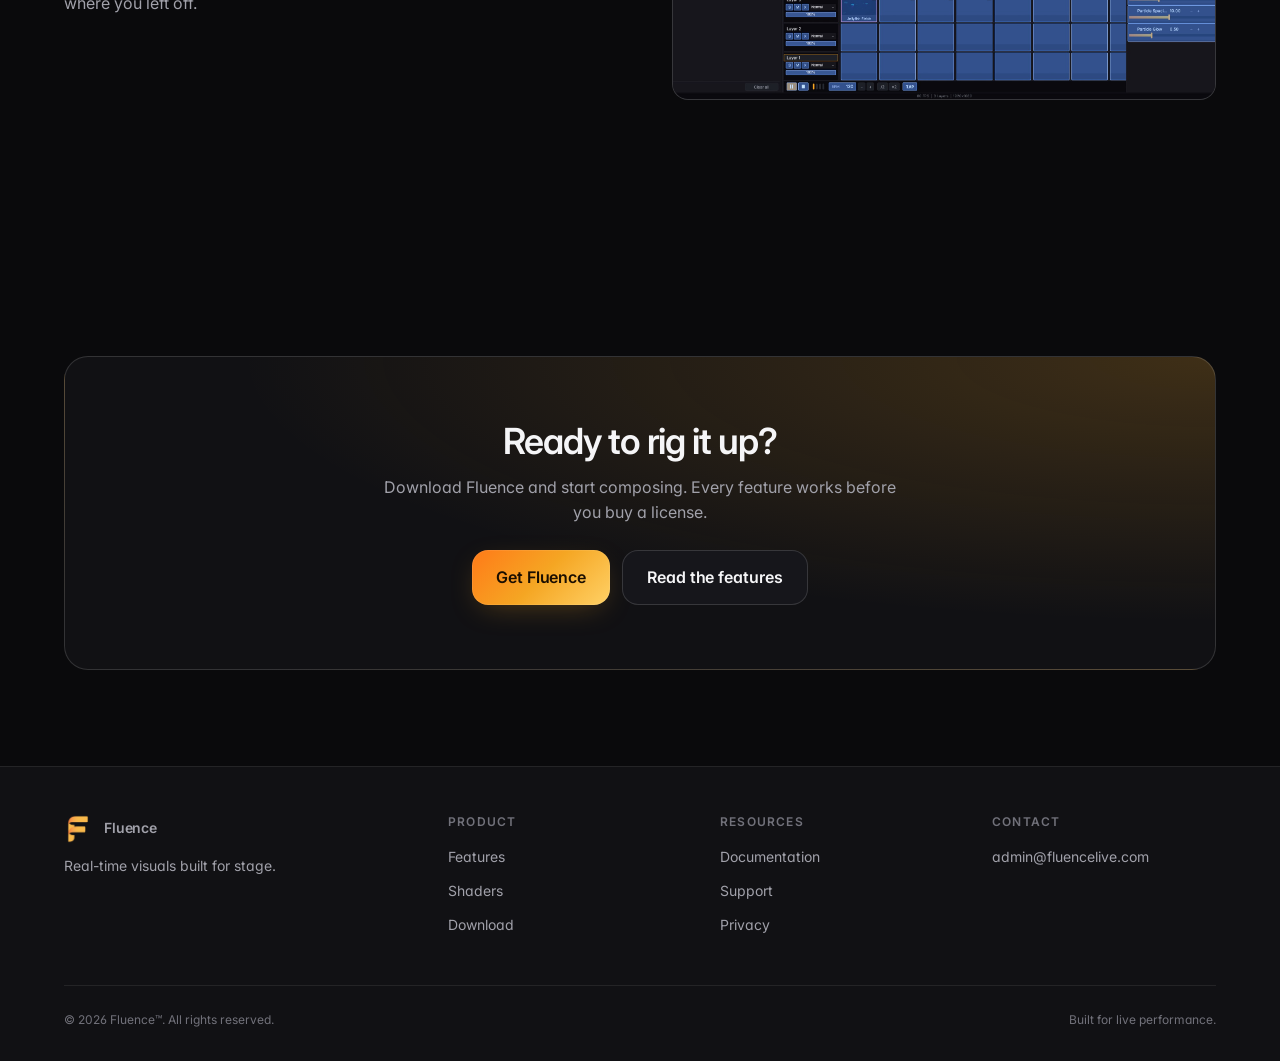
==== commit 1133635a: "Privacy and support pages: cover Android and crash reports The privacy policy now covers Fluence Sca" ====
--- a/index.html
+++ b/index.html
@@ -9,7 +9,7 @@
   <link rel="preconnect" href="https://fonts.googleapis.com" />
   <link rel="preconnect" href="https://fonts.gstatic.com" crossorigin />
   <link href="https://fonts.googleapis.com/css2?family=Inter:wght@400;500;600;700&display=swap" rel="stylesheet" />
-  <link rel="stylesheet" href="styles.css?v=29" />
+  <link rel="stylesheet" href="styles.css?v=30" />
   <meta property="og:title" content="Fluence | Real-time visuals for live performance" />
   <meta property="og:description" content="A real-time visual performance studio. Layered composition, hardware mapping, audio reactivity, projection mapping. Built for stage." />
   <meta property="og:type" content="website" />
--- a/styles.css
+++ b/styles.css
@@ -1280,10 +1280,114 @@
   font-size: var(--fs-xs);
   color: var(--text-faint);
 }
-
 @media (max-width: 720px) {
   .footer-grid { grid-template-columns: 1fr 1fr; }
   .footer__bottom { flex-direction: column; gap: var(--space-3); text-align: center; }
+}
+
+/* ── Policy and support pages ─────────────────────────────────── */
+
+.page-header .page-meta {
+  margin-top: var(--space-5);
+  font-size: var(--fs-sm);
+  color: var(--text-faint);
+}
+.prose a { color: var(--accent); }
+.prose a:hover { text-decoration: underline; text-underline-offset: 3px; }
+.prose strong { color: var(--text); font-weight: 600; }
+
+/* Long-form reading: calmer headings, even rhythm between blocks. */
+.prose--policy h2 {
+  font-size: var(--fs-2xl);
+  padding-top: var(--space-6);
+  border-top: 1px solid var(--border);
+}
+.prose--policy h3 { font-size: var(--fs-lg); }
+.prose--policy p,
+.prose--policy ul,
+.prose--policy ol { line-height: 1.7; }
+.prose--policy p + ul,
+.prose--policy p + ol,
+.prose--policy ul + p,
+.prose--policy ol + p { margin-top: var(--space-4); }
+
+/* A short summary above the full text. */
+.glance {
+  display: grid;
+  grid-template-columns: repeat(2, 1fr);
+  gap: var(--space-4);
+  margin-bottom: var(--space-7);
+}
+.glance__item {
+  padding: var(--space-5);
+  background: var(--bg-raised);
+  border: 1px solid var(--border);
+  border-radius: var(--radius-lg);
+}
+.glance__item h3 {
+  margin: 0 0 var(--space-2);
+  font-size: var(--fs-base);
+  color: var(--text);
+}
+.glance__item p {
+  margin: 0;
+  font-size: var(--fs-sm);
+}
+.glance__item .glance__icon {
+  display: inline-flex;
+  width: 32px;
+  height: 32px;
+  align-items: center;
+  justify-content: center;
+  margin-bottom: var(--space-3);
+  border-radius: var(--radius);
+  background: rgba(245, 166, 35, 0.1);
+  color: var(--accent);
+}
+
+/* An in-app menu path, e.g. Output > Advanced Output. */
+.ui-path {
+  display: inline-block;
+  padding: 0.1em 0.5em;
+  border: 1px solid var(--border-strong);
+  border-radius: var(--radius-sm);
+  background: var(--bg-elev);
+  color: var(--text);
+  font-size: 0.92em;
+  white-space: nowrap;
+}
+
+/* Numbered steps with accent counters. */
+.prose ol.steps {
+  list-style: none;
+  padding-left: 0;
+  counter-reset: step;
+}
+.prose ol.steps li {
+  position: relative;
+  padding-left: 2.75rem;
+  counter-increment: step;
+}
+.prose ol.steps li + li { margin-top: var(--space-4); }
+.prose ol.steps li::before {
+  content: counter(step);
+  position: absolute;
+  left: 0;
+  top: -0.1em;
+  width: 1.85rem;
+  height: 1.85rem;
+  display: flex;
+  align-items: center;
+  justify-content: center;
+  border-radius: 50%;
+  border: 1px solid rgba(245, 166, 35, 0.4);
+  color: var(--accent);
+  font-size: var(--fs-sm);
+  font-weight: 600;
+}
+
+@media (max-width: 720px) {
+  .glance { grid-template-columns: 1fr; }
 }
 
 /* ── Reveal-on-scroll ─────────────────────────────────────────── */
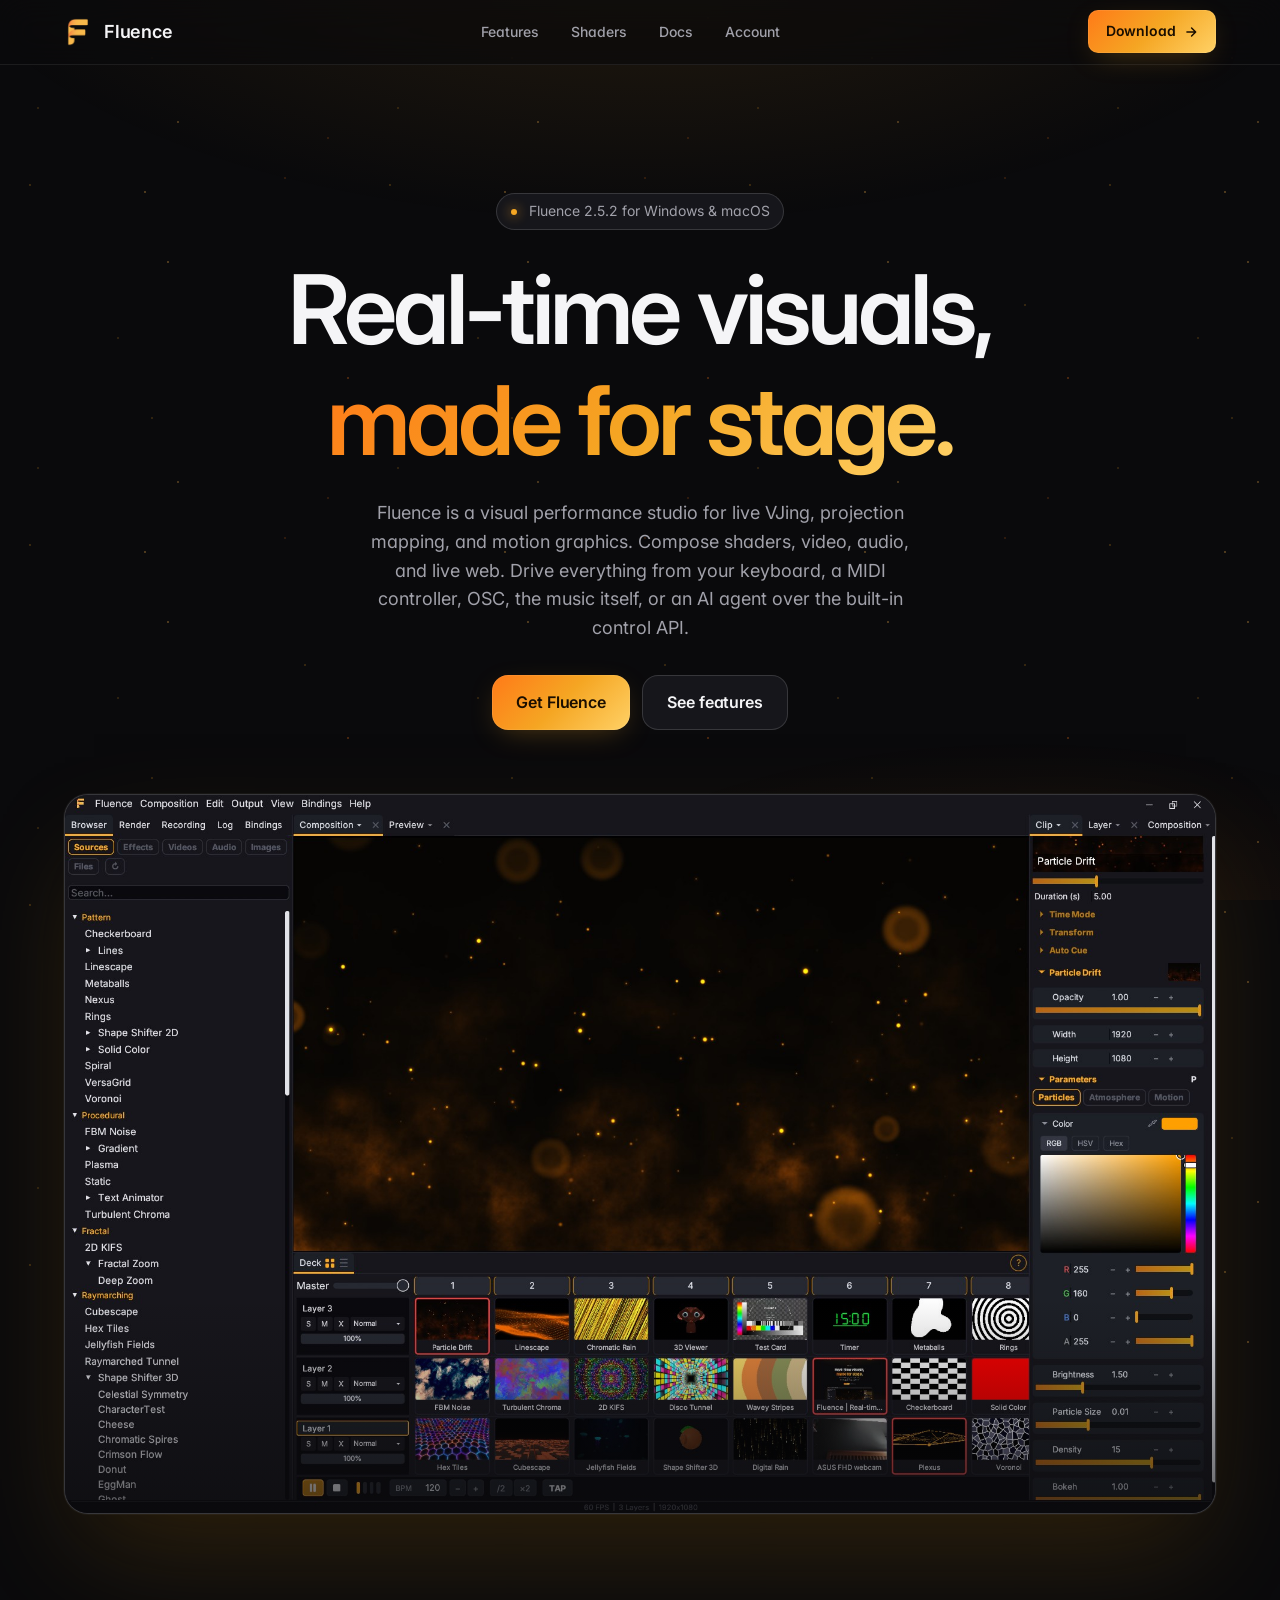
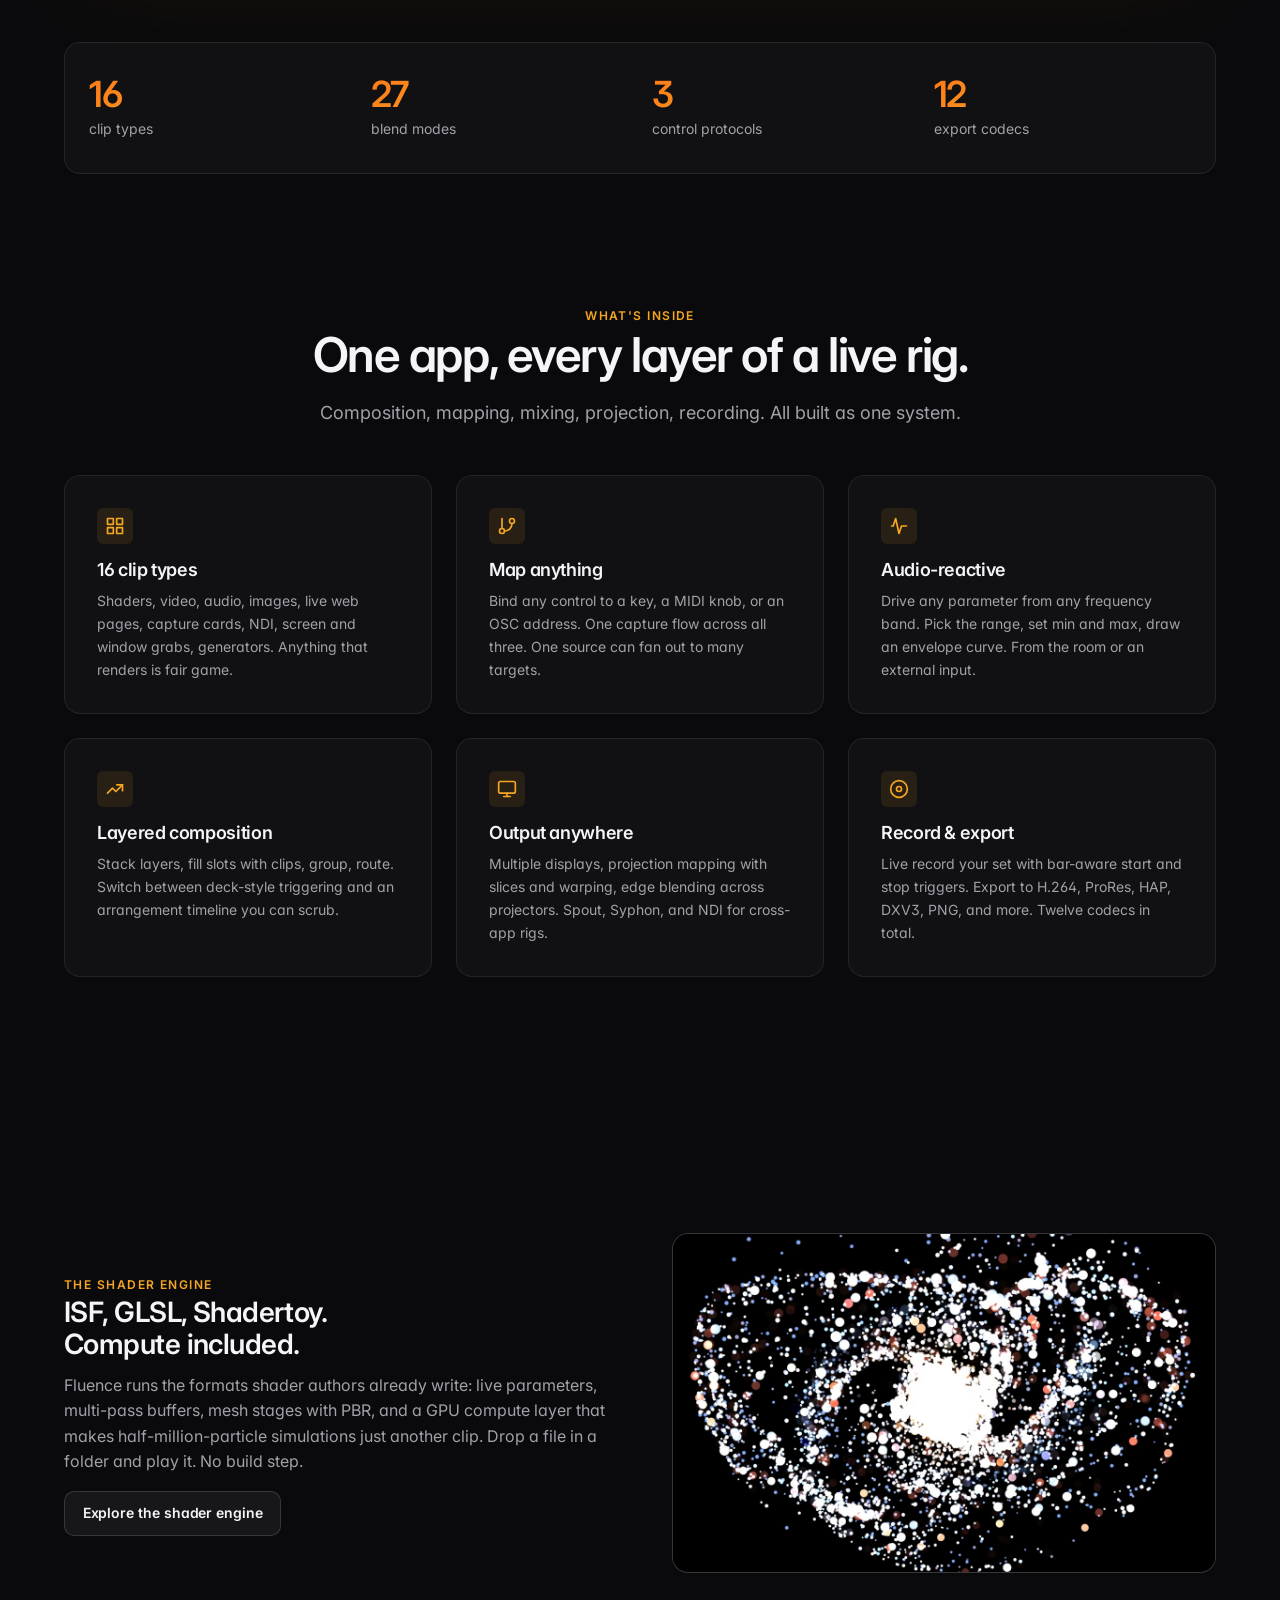
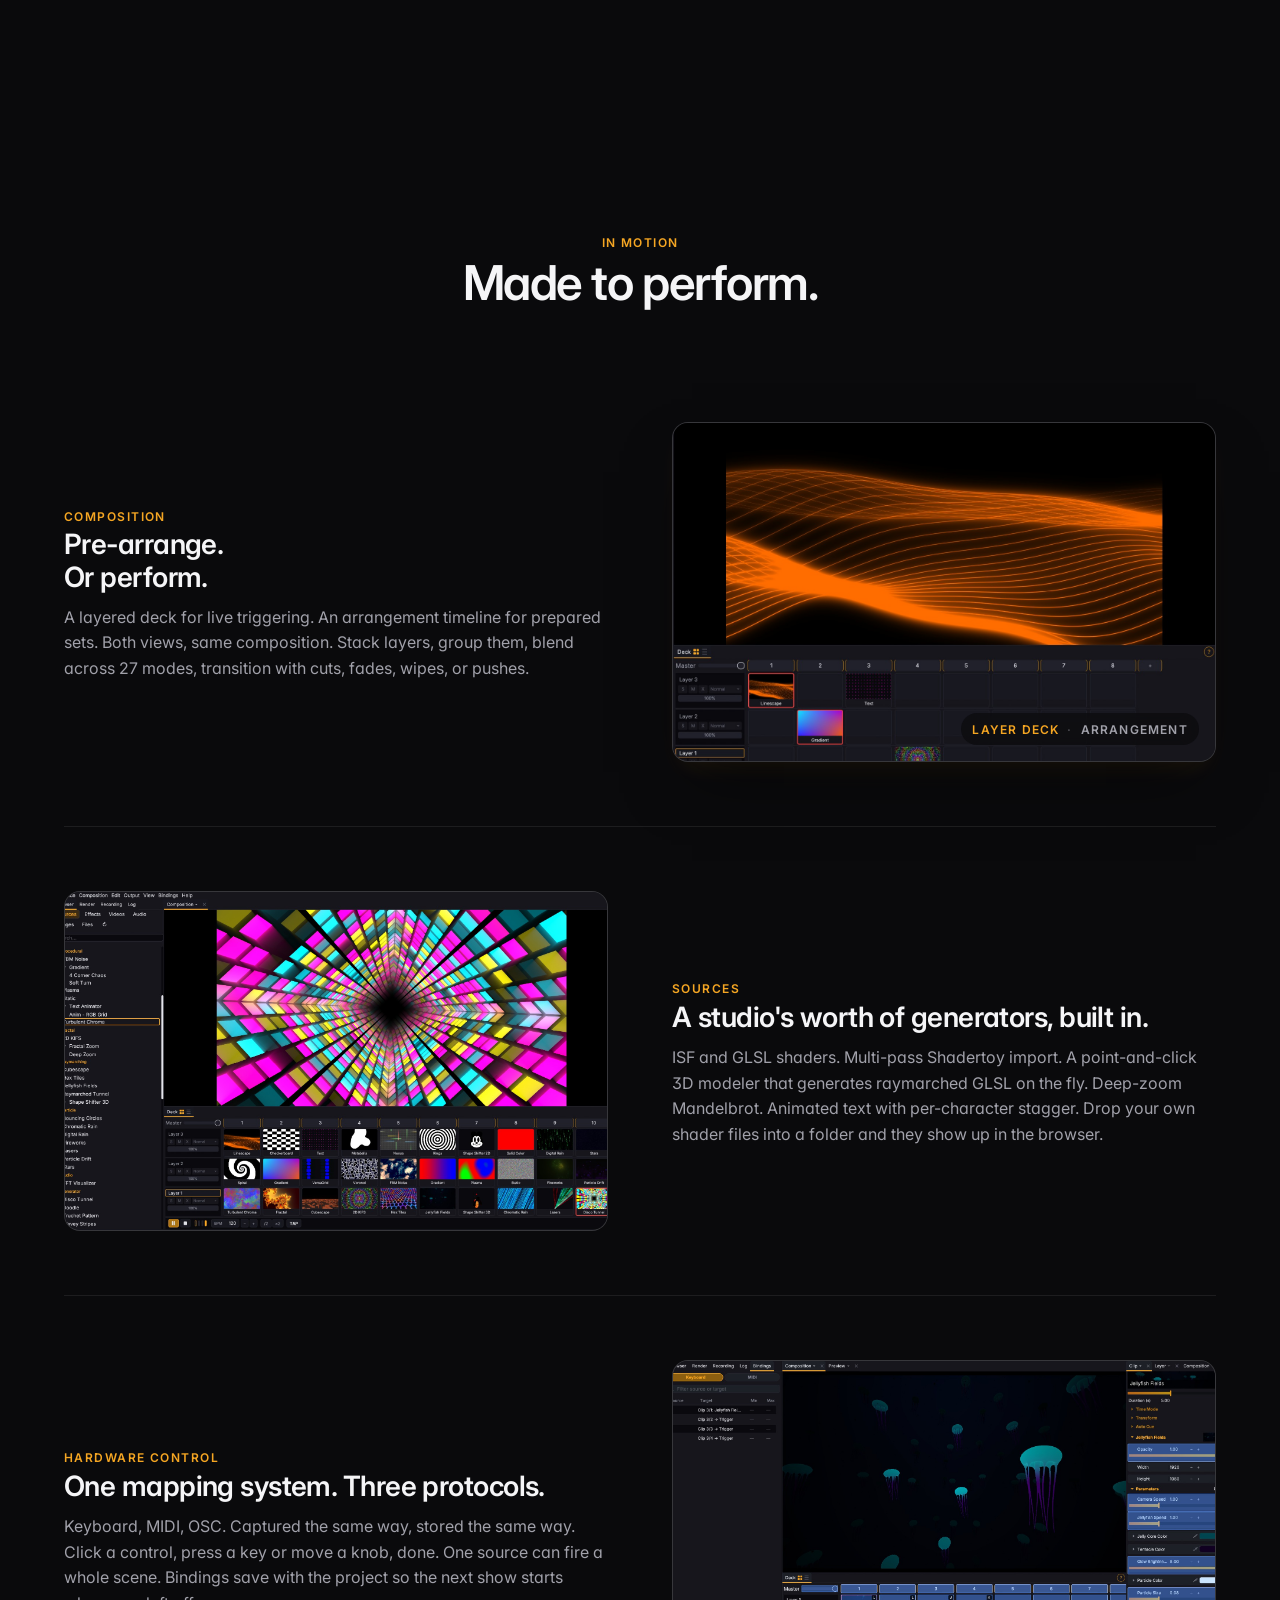
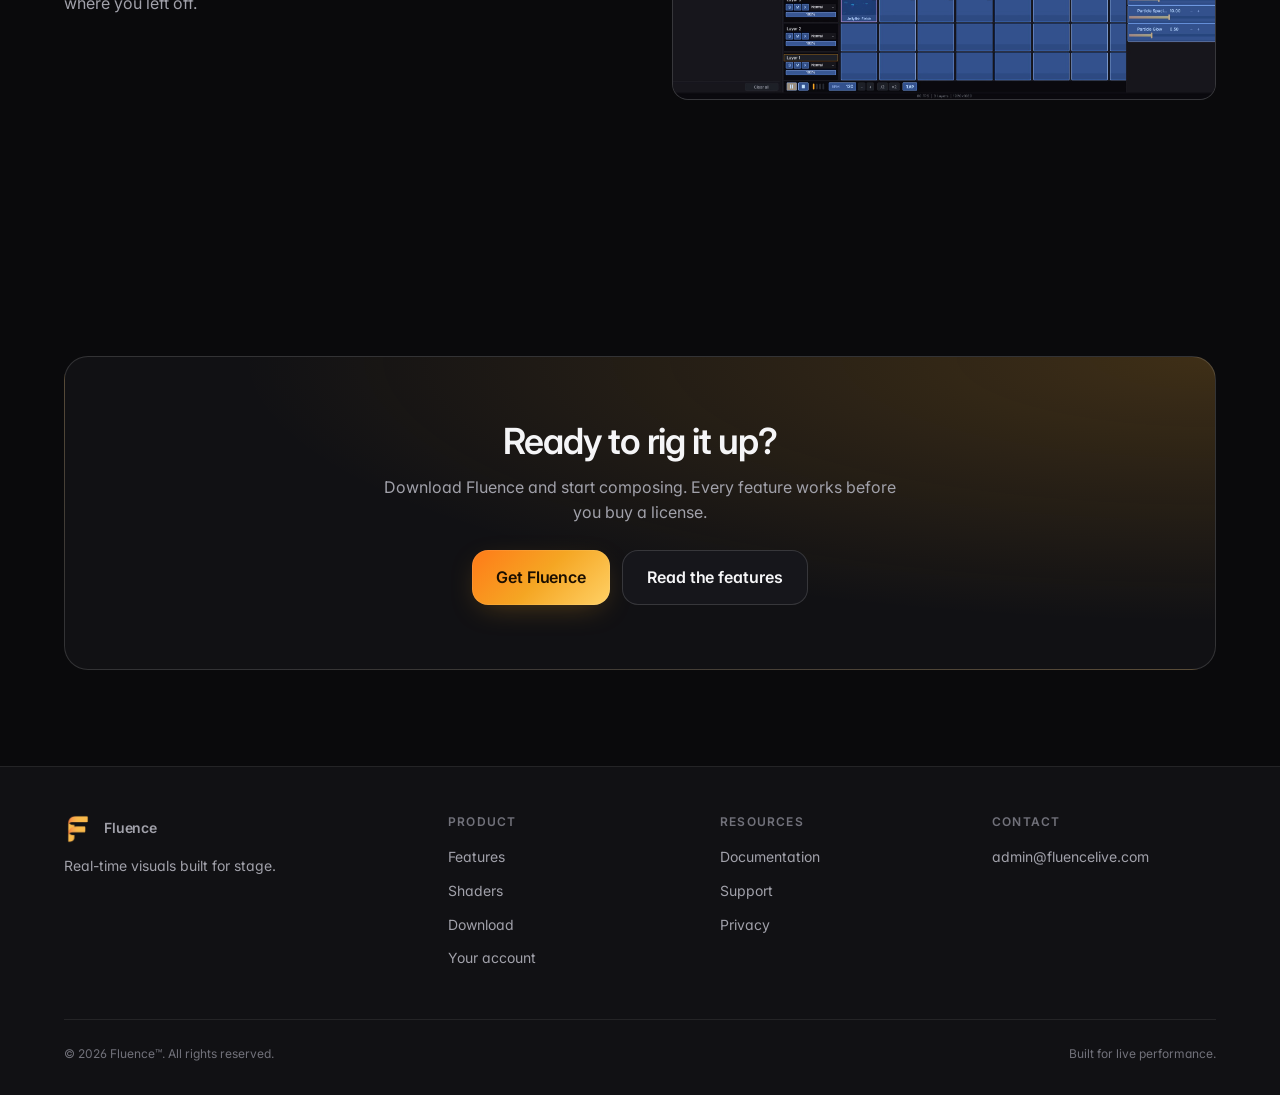
==== commit f18cbc46: "Account links, privacy policy covers the license server and accounts Every page links to account.flu" ====
--- a/index.html
+++ b/index.html
@@ -36,6 +36,7 @@
       <li><a class="nav__link" href="/features">Features</a></li>
       <li><a class="nav__link" href="/shaders">Shaders</a></li>
       <li><a class="nav__link" href="/docs">Docs</a></li>
+      <li><a class="nav__link" href="https://account.fluencelive.com">Account</a></li>
     </ul>
     <a class="btn btn--primary nav__cta" href="/download">
       Download
@@ -260,6 +261,7 @@
           <li><a href="/features">Features</a></li>
           <li><a href="/shaders">Shaders</a></li>
           <li><a href="/download">Download</a></li>
+          <li><a href="https://account.fluencelive.com">Your account</a></li>
         </ul>
       </div>
       <div>
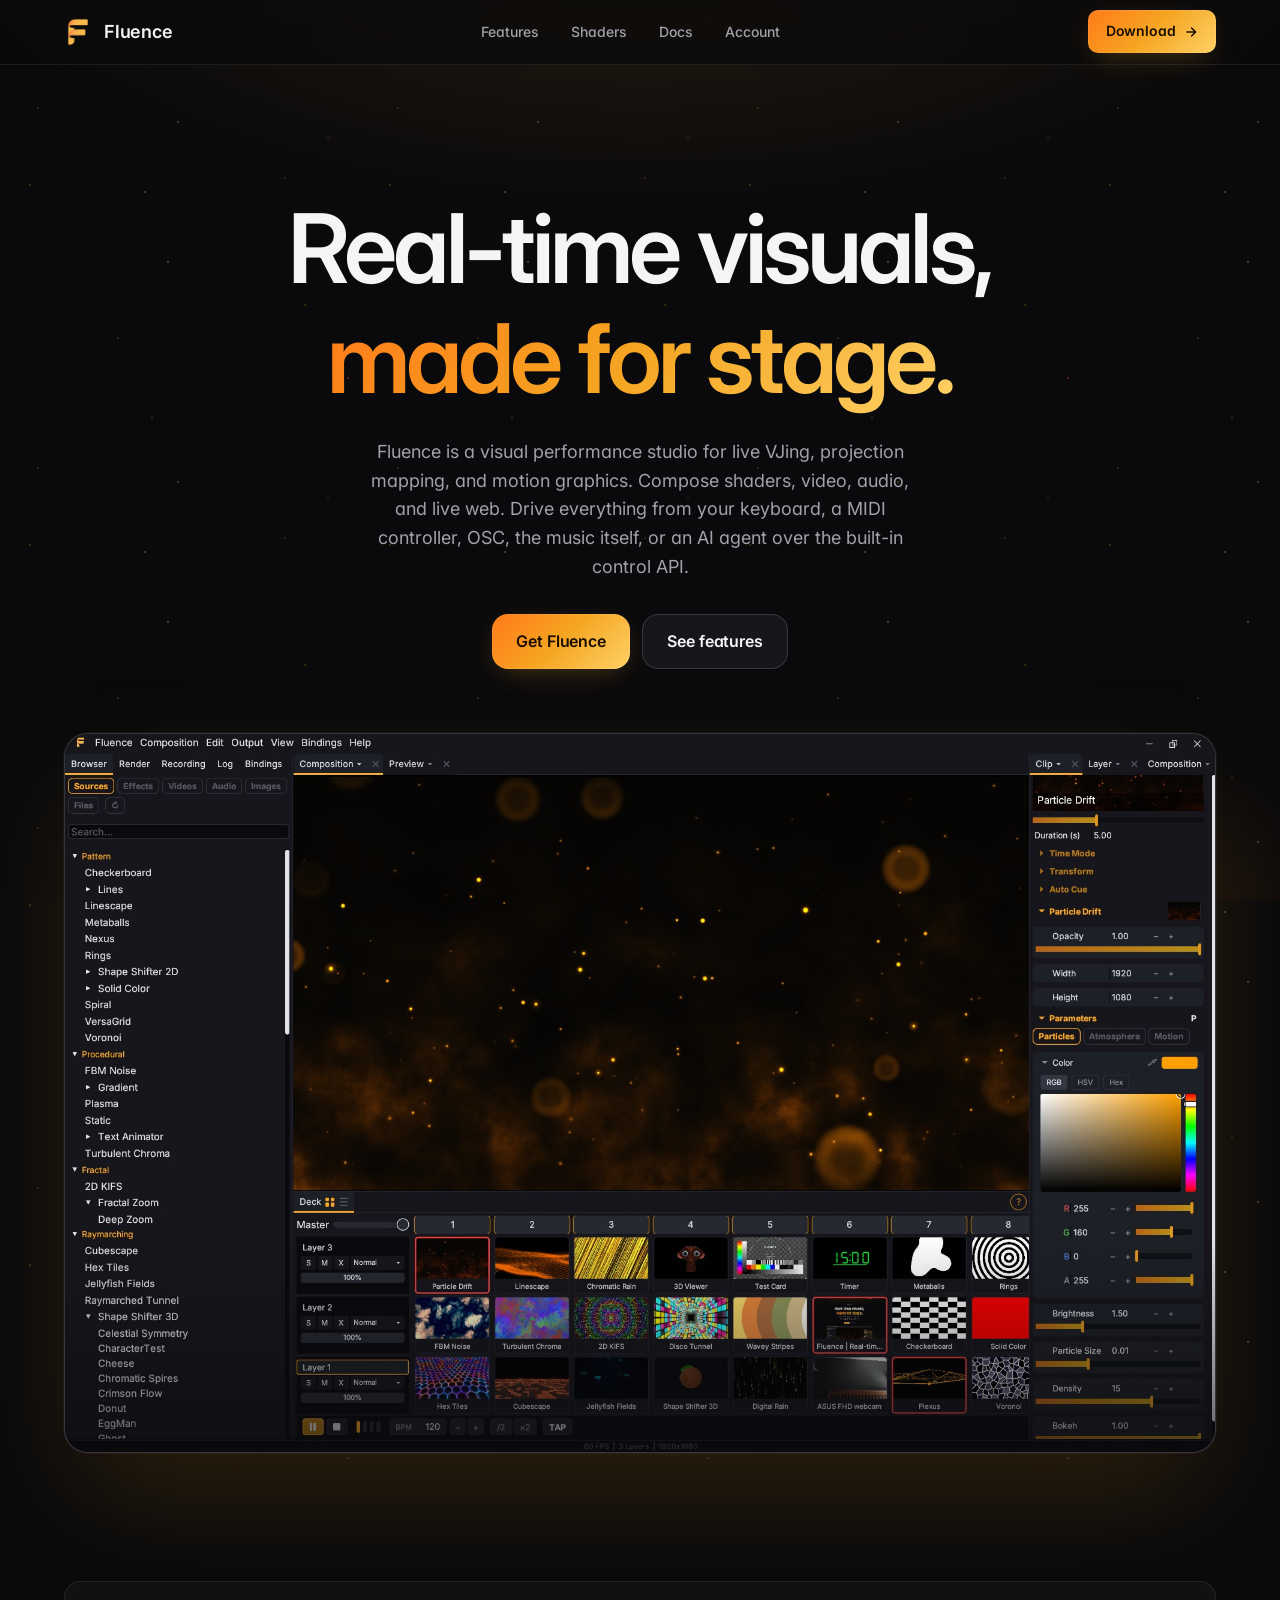
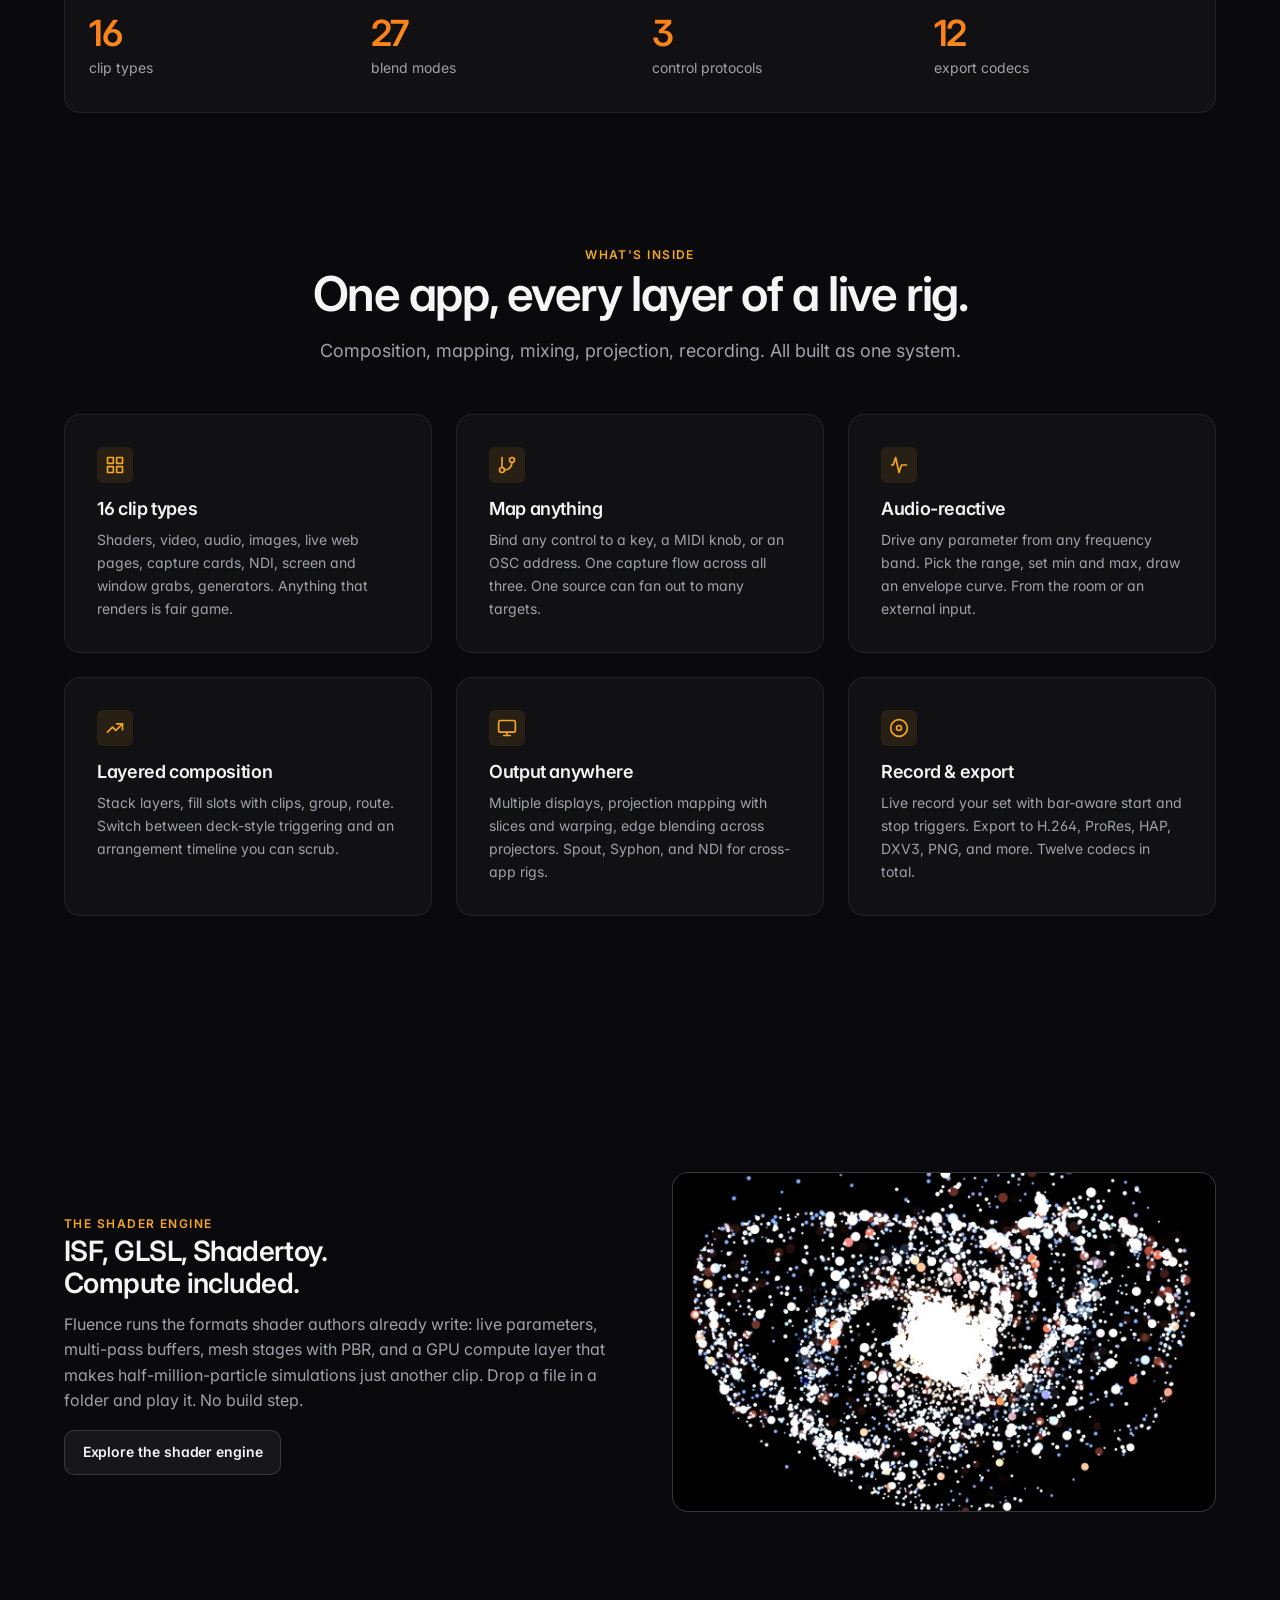
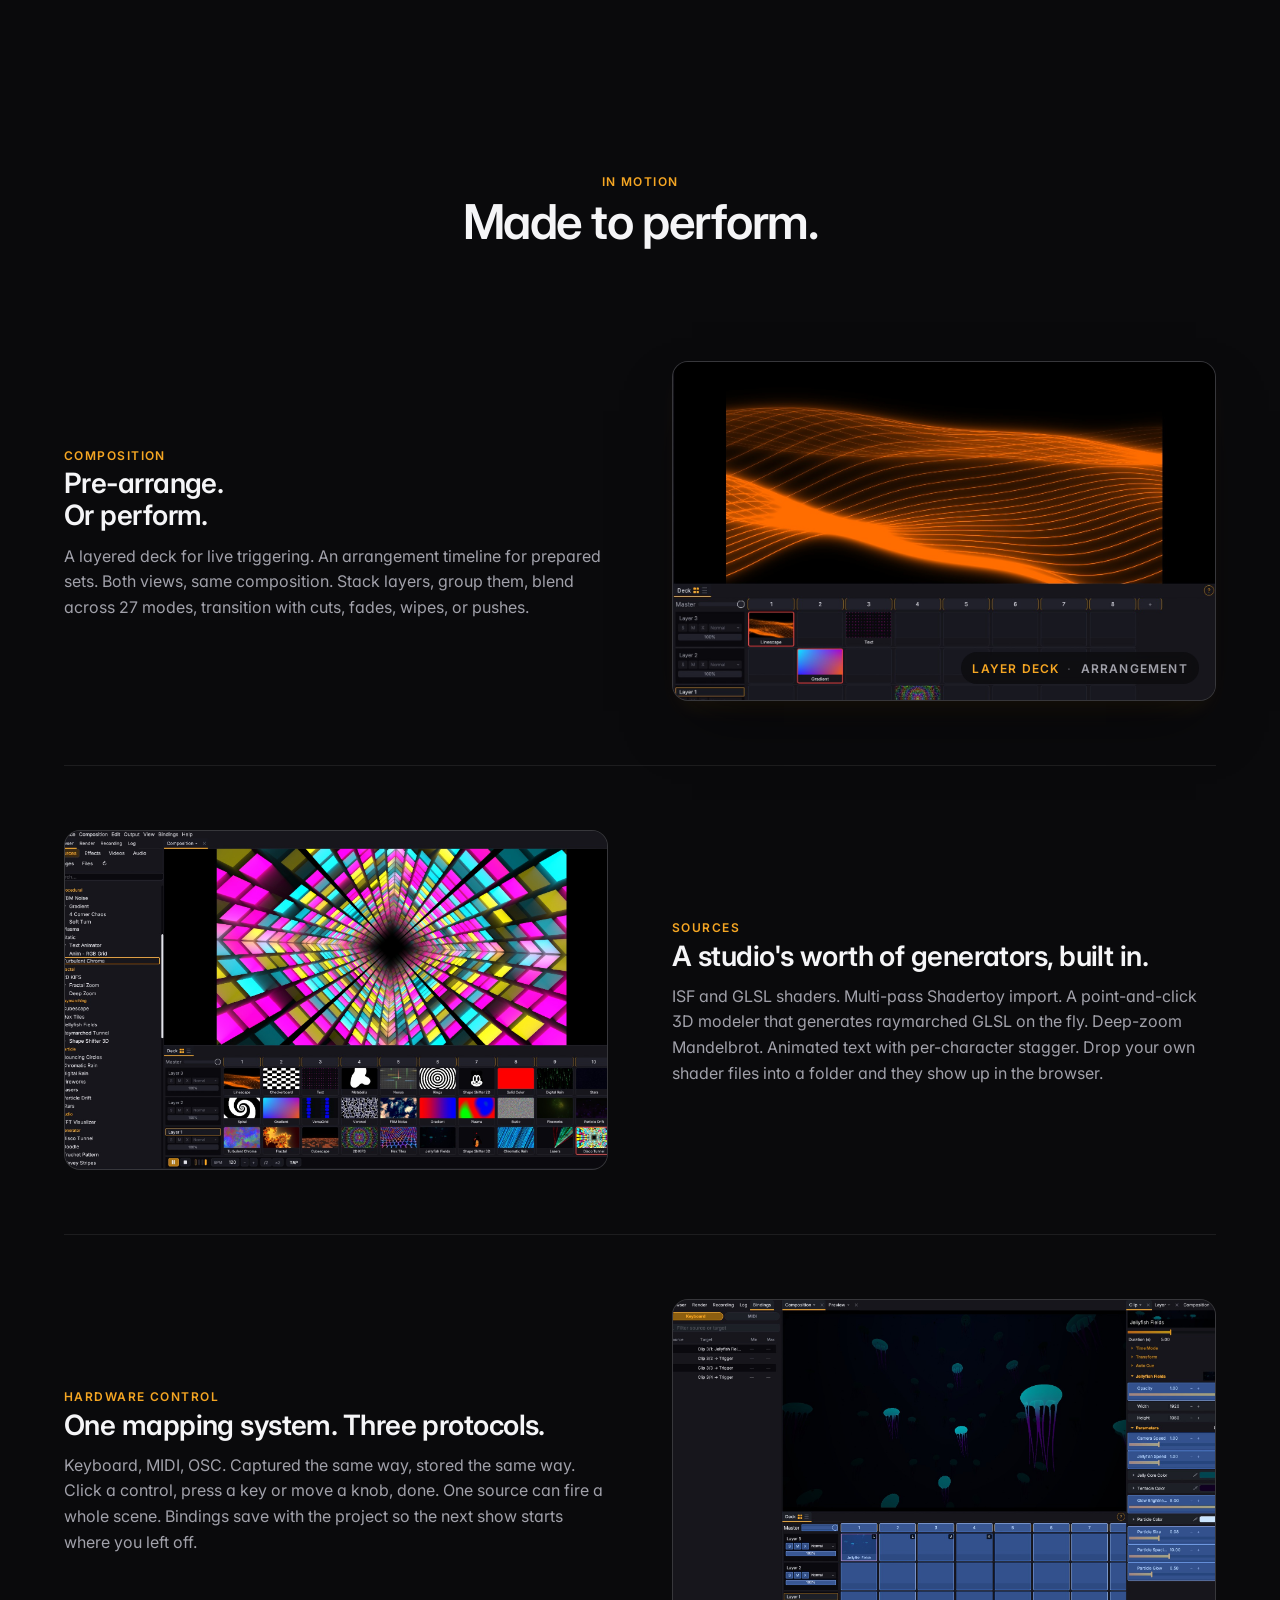
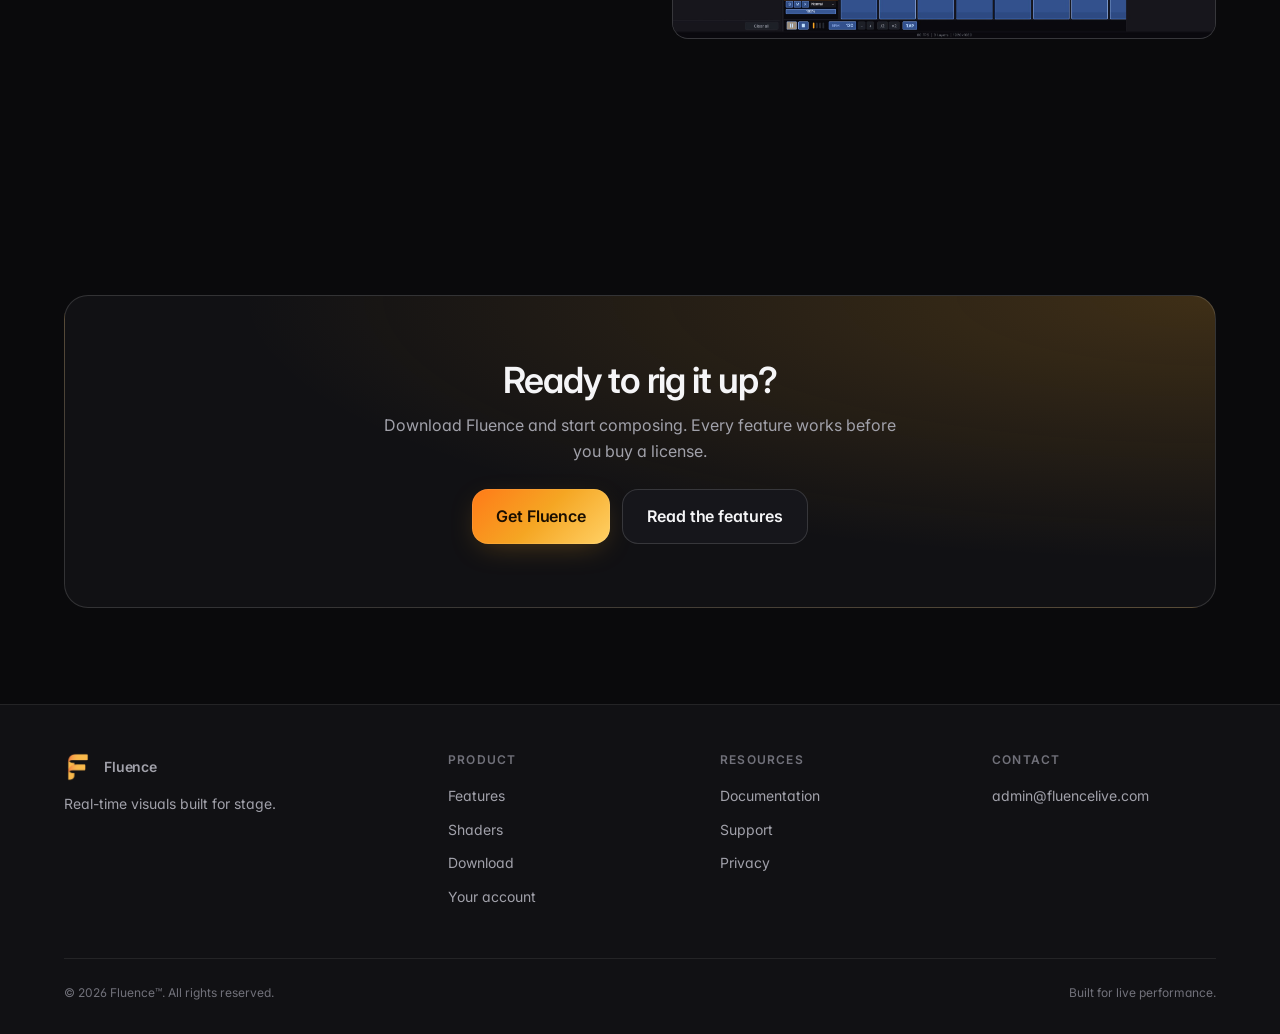
==== commit 4ba88a9a: "Remove the version pill from the home page and the pill from the 404 The version doesn't belong in t" ====
--- a/index.html
+++ b/index.html
@@ -50,10 +50,6 @@
   <!-- Hero ------------------------------------------------------- -->
   <section class="hero">
     <div class="container">
-      <span class="hero__pill">
-        <span class="dot"></span>
-        <span><span id="hero-version">Fluence 2.5.2</span> for Windows &amp; macOS</span>
-      </span>
       <h1>
         Real-time visuals,<br />
         <span class="text-gradient">made for stage.</span>
@@ -287,22 +283,5 @@
 </footer>
 
 <script src="scripts.js?v=28" defer></script>
-<!-- The hero pill's version follows the latest GitHub release, same as the
-     download card, so it can't go stale between site updates. The static
-     text is the fallback if the API call fails. -->
-<script>
-  (function () {
-    var el = document.getElementById("hero-version");
-    if (!el) return;
-    fetch("https://api.github.com/repos/LuminaryOps/fluence-releases/releases/latest")
-      .then(function (r) { return r.ok ? r.json() : null; })
-      .then(function (rel) {
-        if (!rel || !rel.tag_name) return; // fallback text stays
-        var version = rel.tag_name.replace(/^v/, "");
-        if (version) el.textContent = "Fluence " + version;
-      })
-      .catch(function () { /* fallback text stays */ });
-  })();
-</script>
 </body>
 </html>
--- a/styles.css
+++ b/styles.css
@@ -448,24 +448,6 @@
   .hero { padding: var(--space-8) 0 var(--space-7); }
 }
 
-.hero__pill {
-  display: inline-flex;
-  align-items: center;
-  gap: var(--space-3);
-  padding: 0.4rem 0.85rem;
-  margin-bottom: var(--space-5);
-  border: 1px solid var(--border-strong);
-  border-radius: 999px;
-  background: var(--bg-elev);
-  font-size: var(--fs-sm);
-  color: var(--text-muted);
-}
-.hero__pill .dot {
-  width: 6px; height: 6px; border-radius: 999px;
-  background: var(--accent);
-  box-shadow: 0 0 12px var(--accent);
-}
-
 .hero h1 {
   max-width: 18ch;
   margin: 0 auto;
